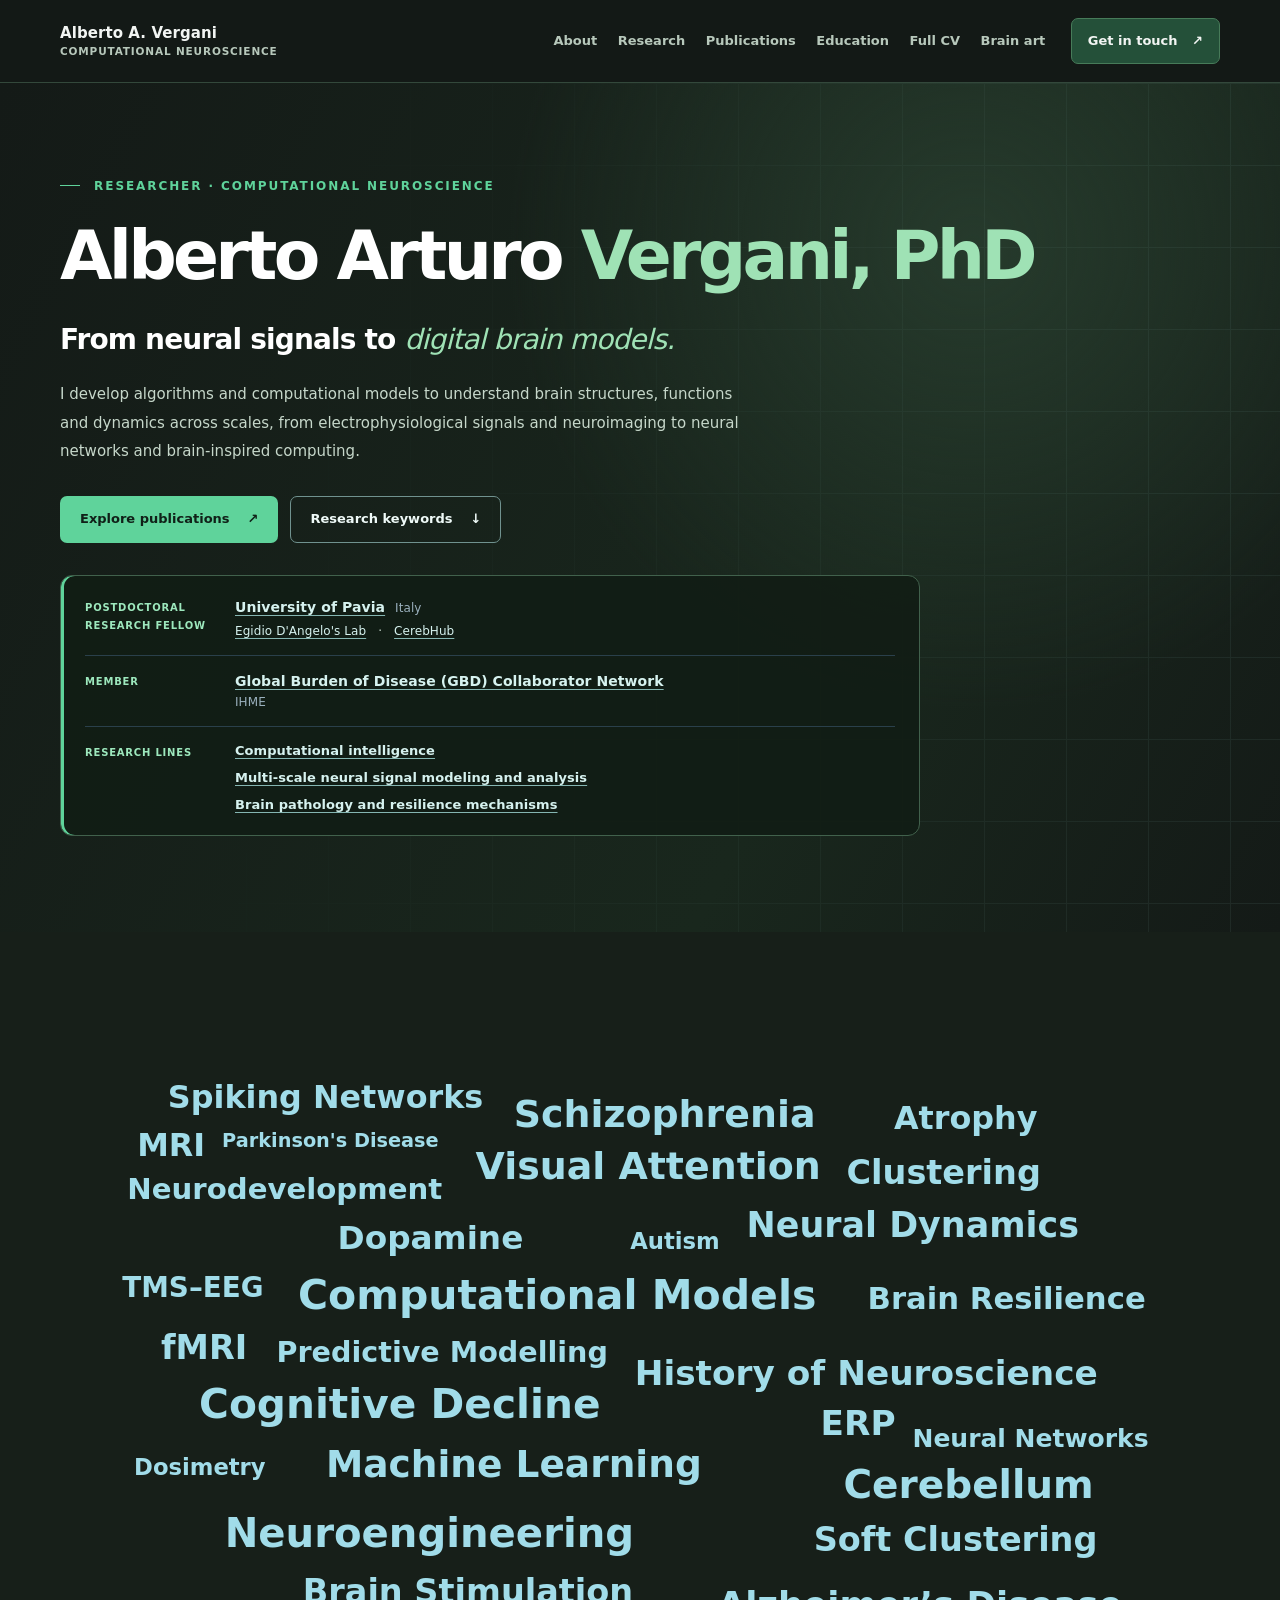
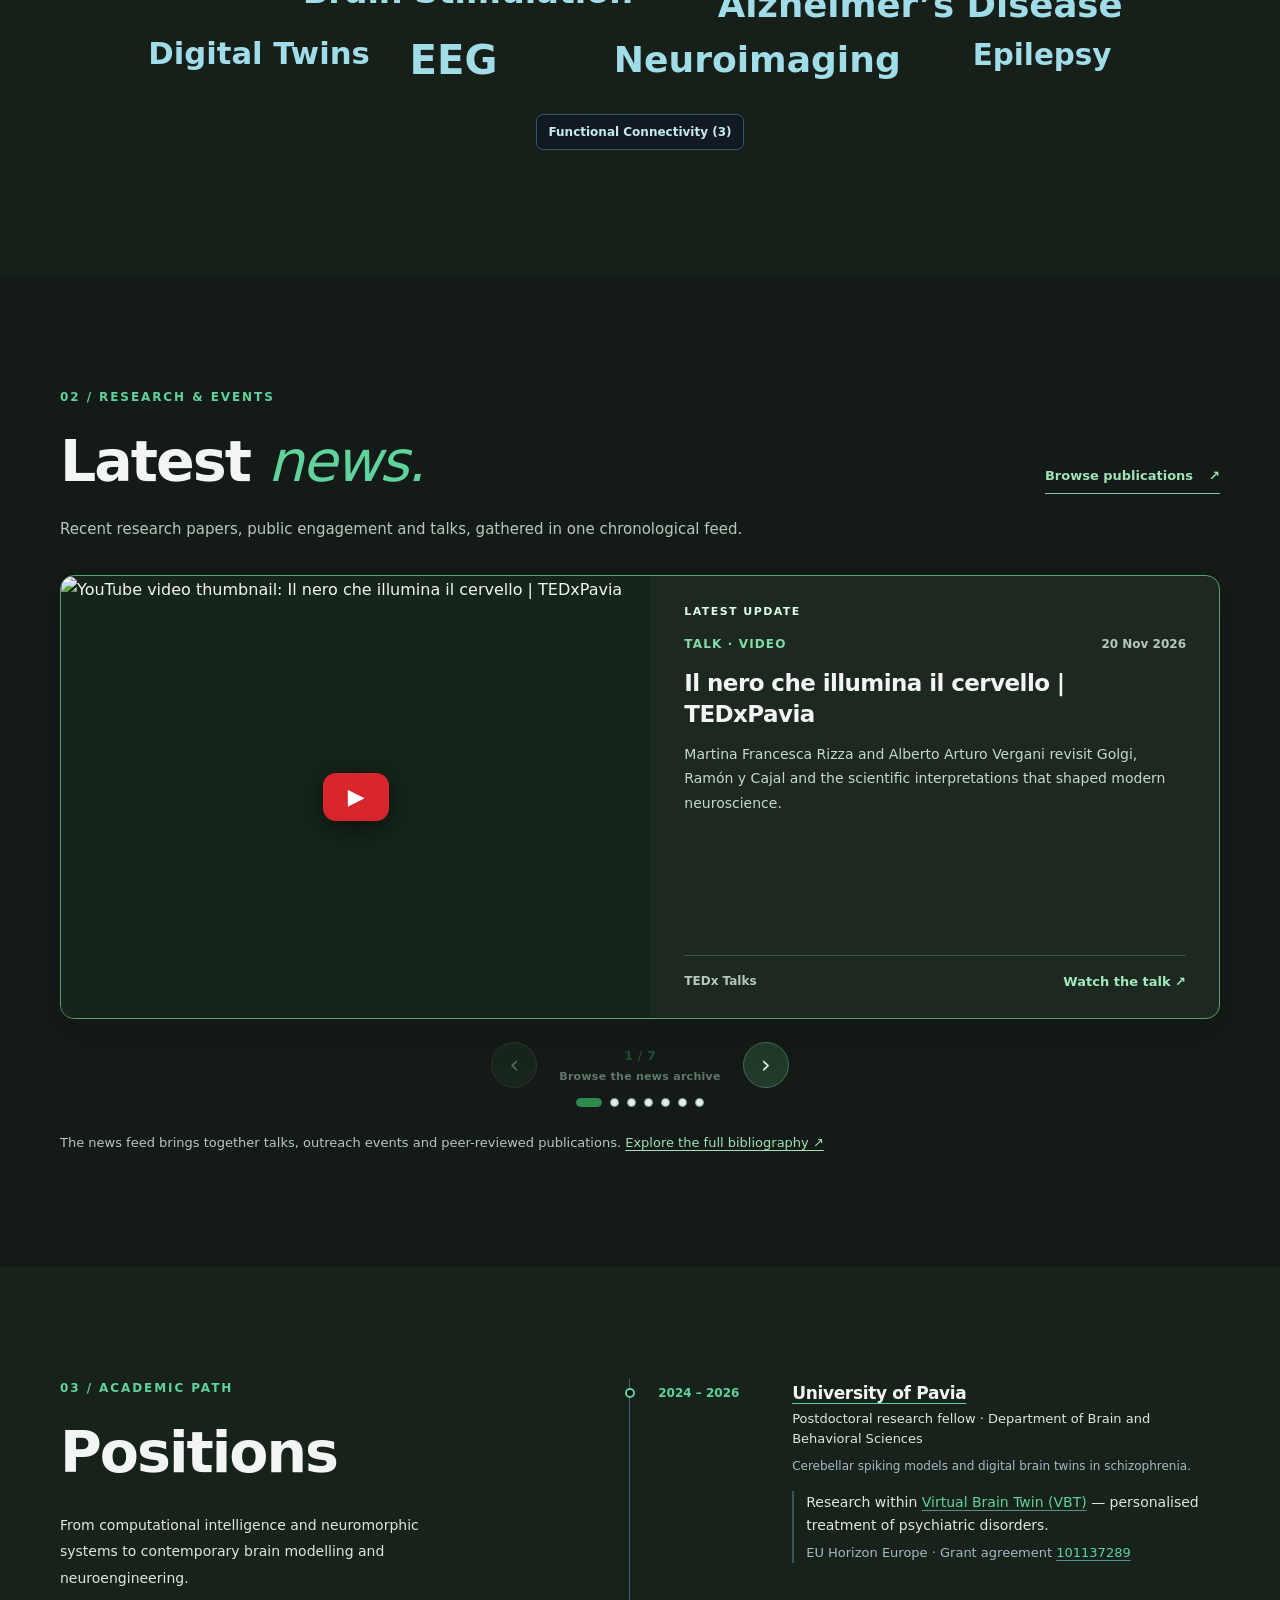
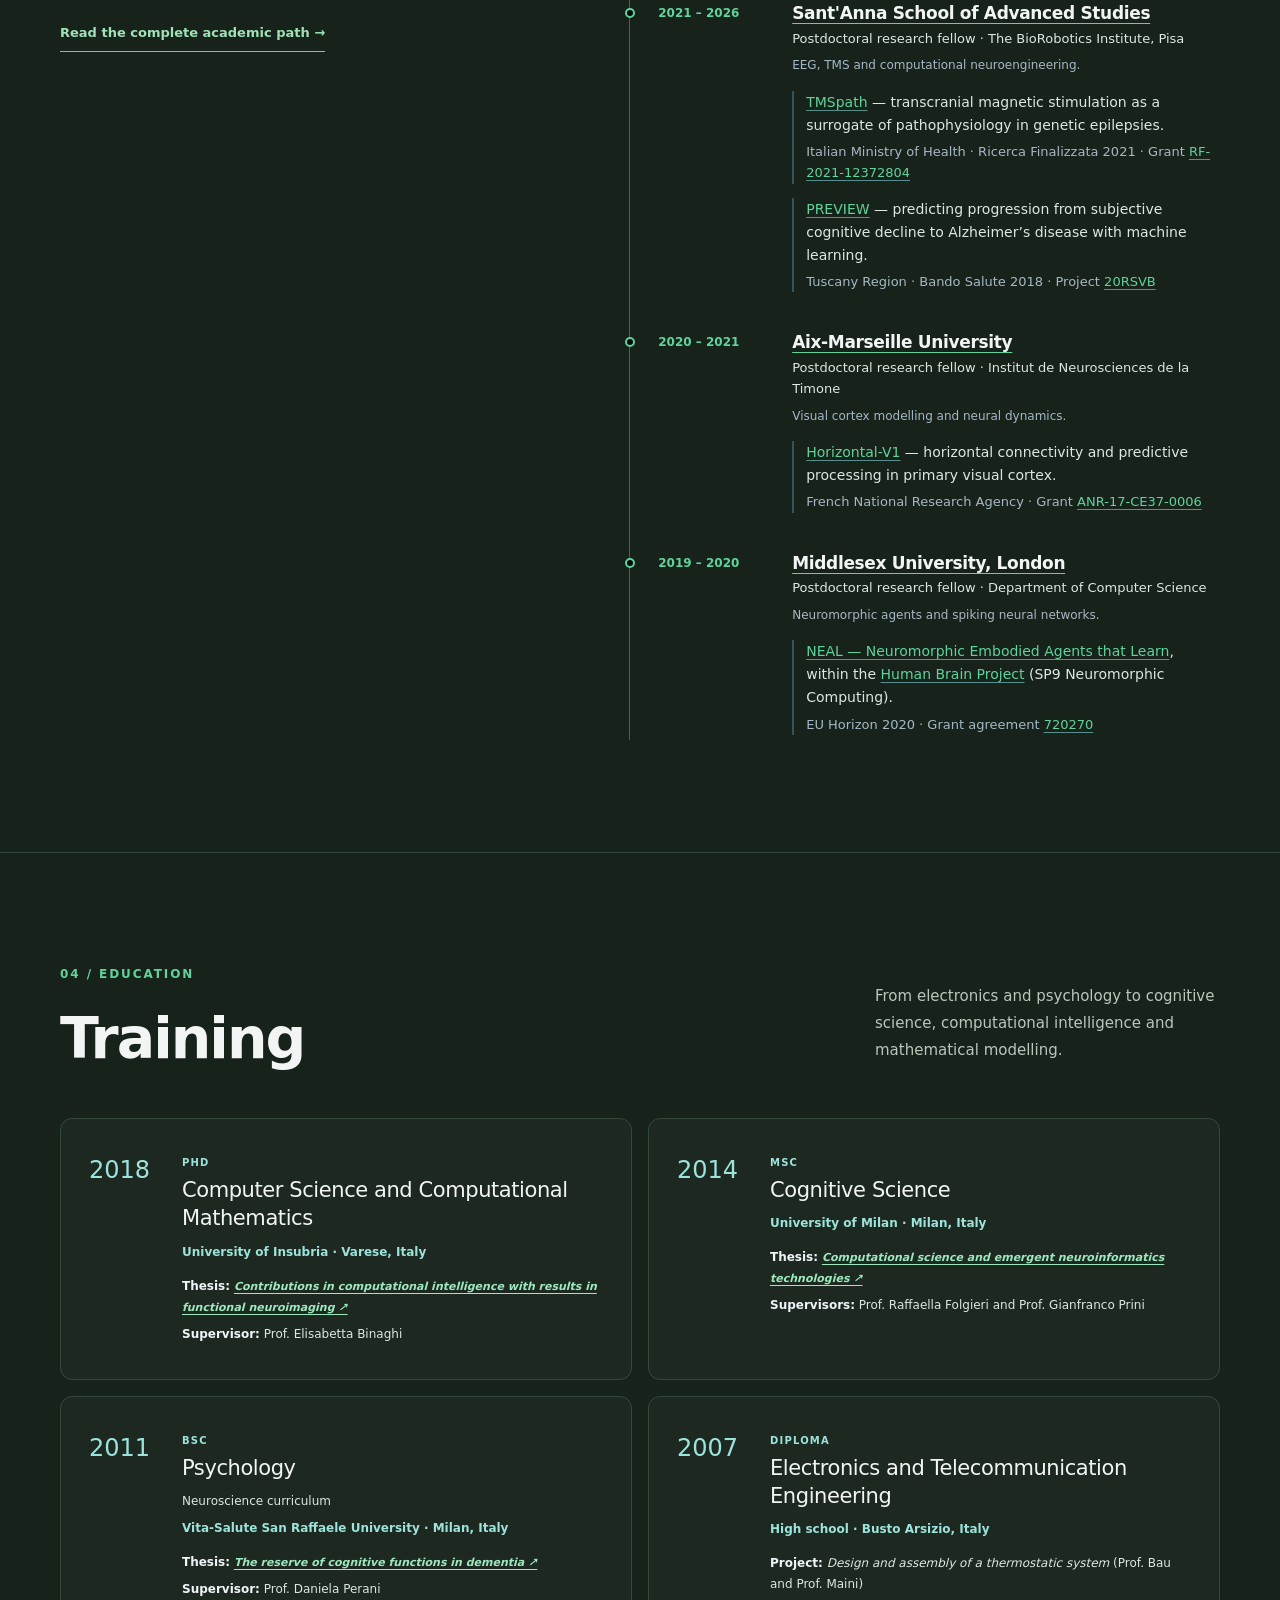
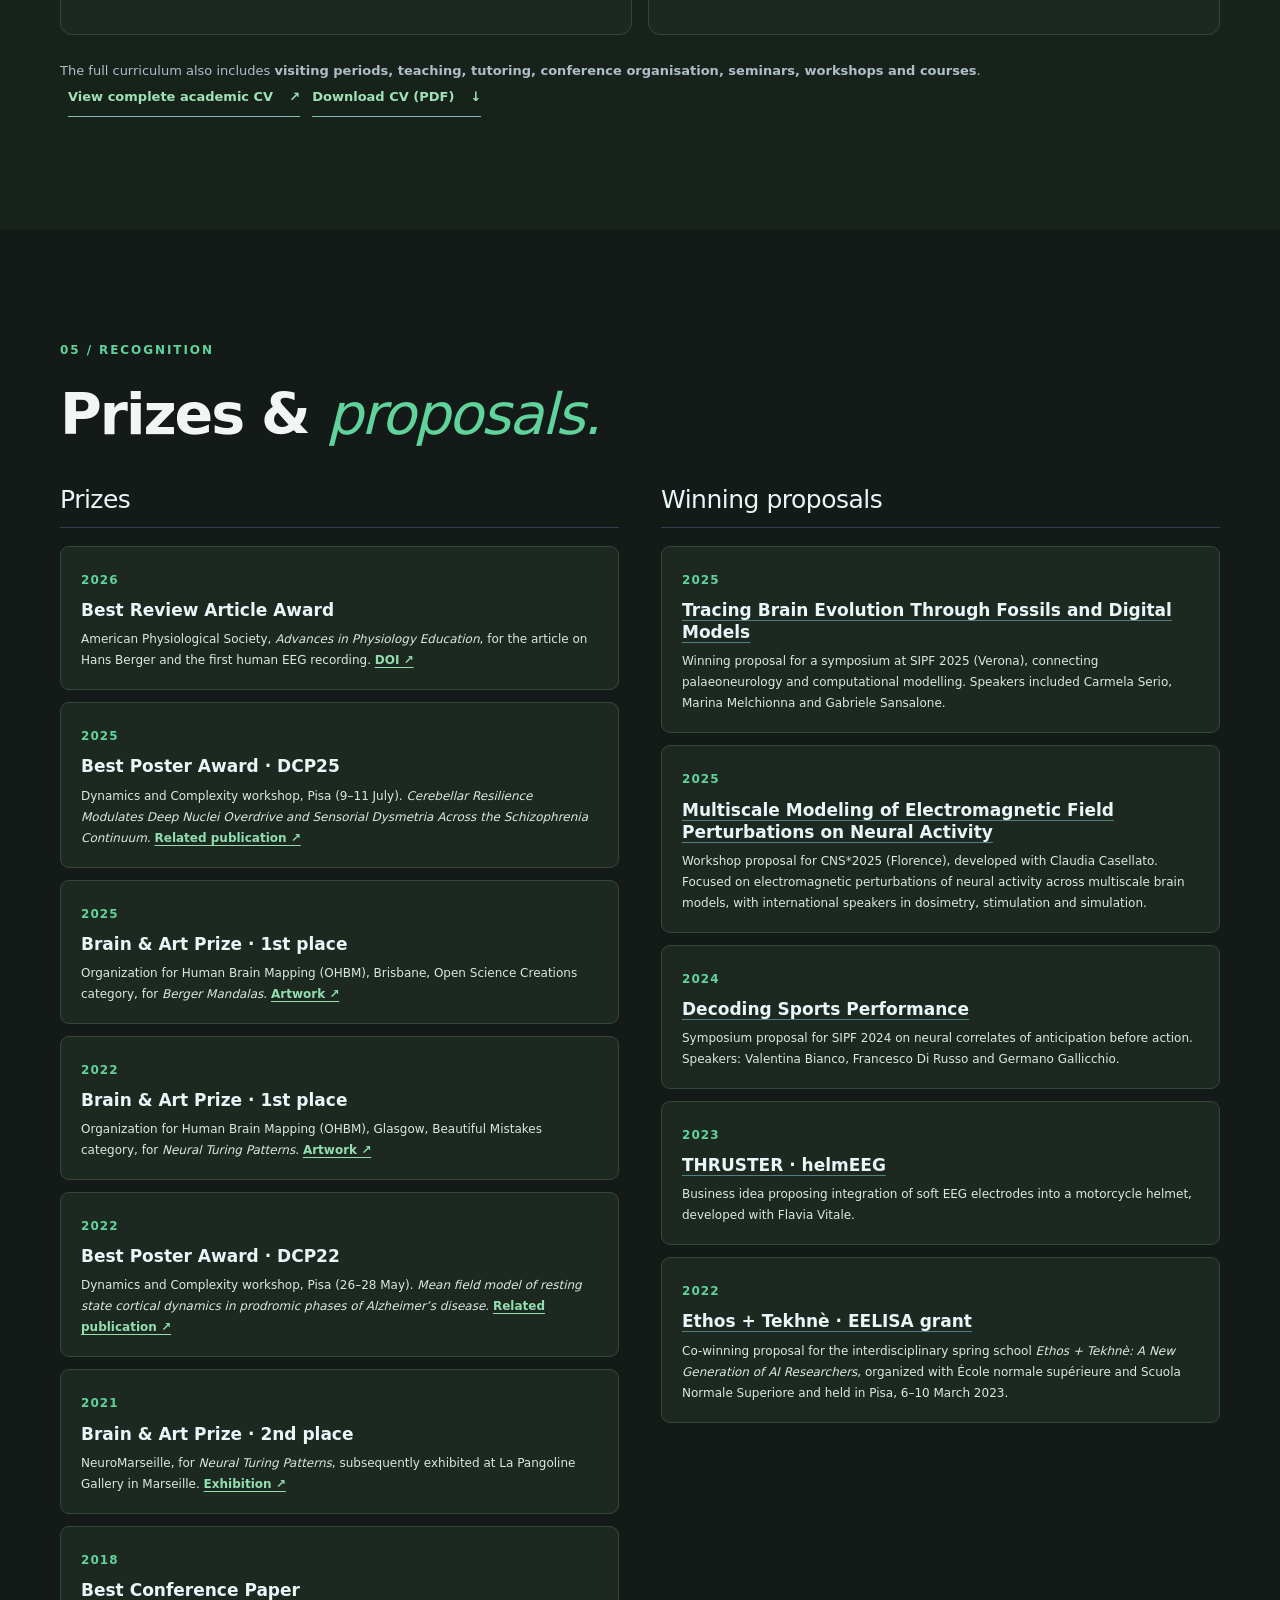
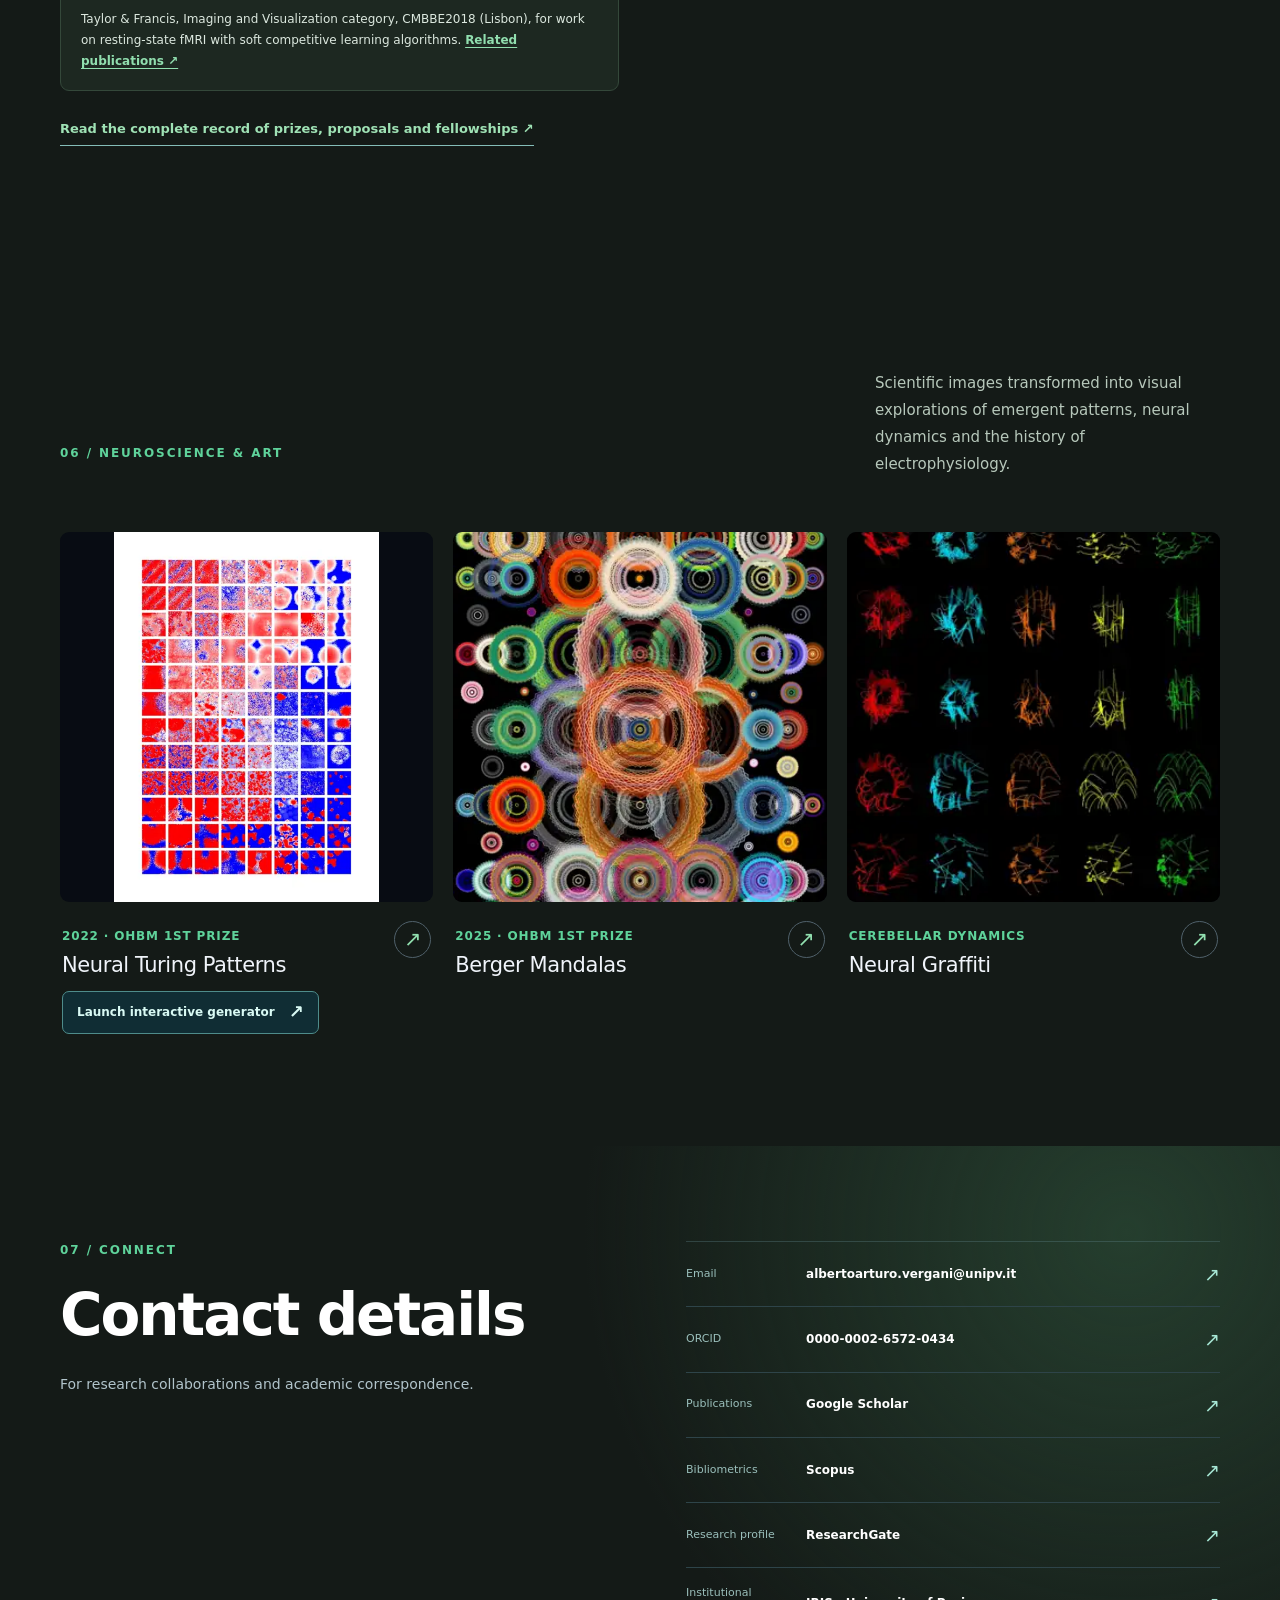
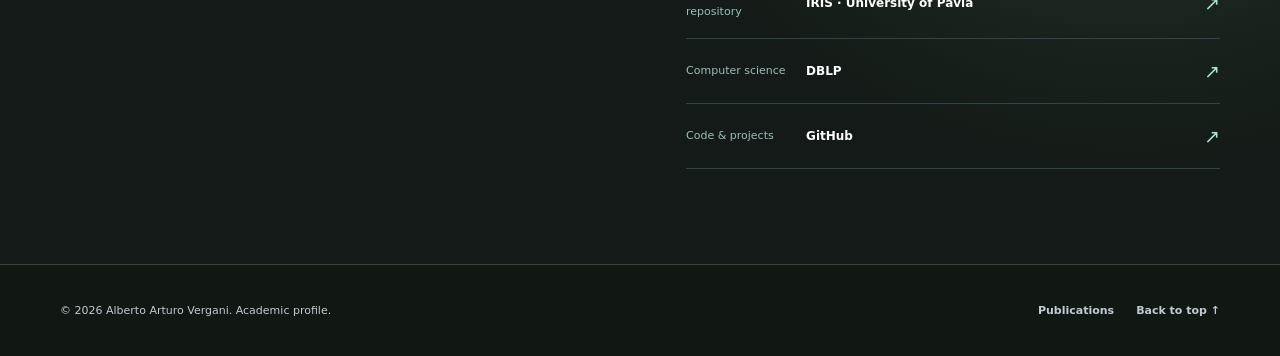
==== index.html @ a9ba6304 "Add news carousel navigation and keep newest story as fallback" ====
<!DOCTYPE html>

<html lang="en">
<head>
<meta charset="utf-8"/>
<meta content="width=device-width, initial-scale=1" name="viewport"/>
<meta content="dark" name="color-scheme"/>
<meta content="#141A17" name="theme-color"/>
<meta content="Alberto Arturo Vergani, PhD — computational neuroscience, neural signal analysis, digital brain models, neuromorphic computing, and brain-inspired art." name="description"/>
<meta content="profile" property="og:type"/>
<meta content="Alberto Arturo Vergani | Computational Neuroscience" property="og:title"/>
<meta content="From neural signals to digital brain models." property="og:description"/>
<title>Alberto Arturo Vergani · Computational Neuroscience</title>
<link href="assets/favicon.svg" rel="icon" type="image/svg+xml"/>
<link href="assets/style.css?v=readability-20261121" rel="stylesheet"/>
<link href="assets/news.css?v=20261121c" rel="stylesheet"/>
<script defer="" src="assets/main.js?v=a127805aae3d"></script>
<script defer src="assets/news.js?v=20261121c"></script>
<script defer src="assets/wordcloud.js"></script>
<script type="application/ld+json">
  {"@context":"https://schema.org","@type":"Person","name":"Alberto Arturo Vergani","honorificSuffix":"PhD","jobTitle":"Postdoctoral research fellow in Computational Neuroscience","affiliation":{"@type":"Organization","name":"University of Pavia"},"memberOf":{"@type":"Organization","name":"Global Burden of Disease (GBD) Collaborator Network","url":"https://healthdata.org/gbd","parentOrganization":{"@type":"Organization","name":"Institute for Health Metrics and Evaluation (IHME)"}},"sameAs":["https://orcid.org/0000-0002-6572-0434","https://github.com/albertoarturovergani","https://scholar.google.com/citations?user=BqEQTtQAAAAJ"]}
  </script>
</head>
<body data-page="home">
<a class="skip-link" href="#main">Skip to content</a>
<header class="site-header" id="top">
<div class="container header-inner">
<a aria-label="Alberto Arturo Vergani homepage" class="brand" href="index.html">
<span class="brand-type"><strong>Alberto A. Vergani</strong><small>Computational neuroscience</small></span>
</a>
<button aria-controls="site-nav" aria-expanded="false" aria-label="Open navigation" class="nav-toggle" type="button"><span></span><span></span><span></span></button>
<nav aria-label="Main navigation" class="site-nav" id="site-nav"><a href="#about">About</a><a href="#research">Research</a><a href="publications.html">Publications</a><a href="#education">Education</a><a href="cv.html">Full CV</a><a href="#brain-art">Brain art</a><a class="nav-contact" href="#contact">Get in touch <span aria-hidden="true">↗</span></a></nav>
</div>
</header>
<main id="main">
<section class="hero" id="about">
<div aria-hidden="true" class="hero-lines"></div>
<div class="container hero-grid">
<div class="hero-copy">
<p class="eyebrow light-eyebrow"><span class="eyebrow-line"></span> RESEARCHER · COMPUTATIONAL NEUROSCIENCE</p>
<h1 class="hero-name-line">Alberto Arturo <span>Vergani, PhD</span></h1>
<p class="hero-lead">From neural signals to <em>digital brain models.</em></p>
<p class="hero-description">I develop algorithms and computational models to understand brain structures, functions and dynamics across scales, from electrophysiological signals and neuroimaging to neural networks and brain-inspired computing.</p>
<div class="hero-actions">
<a class="button button-primary" href="publications.html">Explore publications <span aria-hidden="true">↗</span></a>
<a class="button button-outline" href="#research">Research keywords <span aria-hidden="true">↓</span></a>
</div>
<div class="hero-affiliation" role="group" aria-label="Affiliations, memberships and research lines">
<div class="affiliation-row"><div class="affiliation-role">Postdoctoral research fellow</div><div class="affiliation-content"><p class="affiliation-name"><a href="https://en.unipv.it/en" target="_blank" rel="noopener noreferrer">University of Pavia</a> <span class="affiliation-meta">Italy</span></p><div class="affiliation-links"><a href="https://dangelo.unipv.it/" target="_blank" rel="noopener noreferrer">Egidio D'Angelo's Lab</a> <span aria-hidden="true">·</span> <a href="https://cerebhub.eu/" target="_blank" rel="noopener noreferrer">CerebHub</a></div></div></div>
<div class="affiliation-row"><div class="affiliation-role">Member</div><div class="affiliation-content"><p class="affiliation-name"><a href="https://healthdata.org/gbd" target="_blank" rel="noopener noreferrer">Global Burden of Disease (GBD) Collaborator Network</a></p><p class="affiliation-meta">IHME</p></div></div>
<div class="affiliation-row"><div class="affiliation-role" id="hero-research-label">Research lines</div><nav class="affiliation-research-links" aria-labelledby="hero-research-label">
<a class="research-line-link" href="publications.html?topics=computer-science,machine-learning" aria-label="Publications in computational intelligence">Computational intelligence</a>
<a class="research-line-link" href="publications.html?topics=eeg,neuroimaging,neuroengineering,brain-modelling,spiking-networks" aria-label="Publications in multi-scale neural signal modeling and analysis">Multi-scale neural signal modeling and analysis</a>
<a class="research-line-link" href="publications.html?keyword=brain-resilience" aria-label="Publications about brain pathology and resilience mechanisms">Brain pathology and resilience mechanisms</a>
</nav></div>
</div>
</div>
</div>
</section>
<section class="section research-section" id="research">
<div class="container">
<h2 class="sr-only">Research keywords</h2>
<div class="brain-cloud-shell" id="brain-cloud">
<svg class="brain-cloud-svg" viewBox="0 0 1100 670" role="group" aria-labelledby="brain-cloud-title brain-cloud-description" xmlns="http://www.w3.org/2000/svg">
<title id="brain-cloud-title">Interactive research keyword cloud</title>
<desc id="brain-cloud-description">Thirty free-floating research keywords. Each word is a link; larger words represent more matching publications.</desc>
<g class="brain-cloud-words" id="brain-cloud-words"></g>
</svg>
<div class="brain-cloud-mobile" id="brain-cloud-mobile" aria-label="Interactive research keywords"></div>
<div class="brain-cloud-extras" id="brain-cloud-extras"></div>
<p class="brain-cloud-loading" id="brain-cloud-loading" aria-live="polite">Preparing research map…</p>
</div>

</div>
</section>
<section class="section selected-section" id="selected-work" aria-labelledby="latest-news-heading">
<div class="container">
<div class="section-heading slim-heading"><div><p class="eyebrow">02 / RESEARCH &amp; EVENTS</p><h2 id="latest-news-heading">Latest <em>news.</em></h2></div><a class="text-link" href="publications.html">Browse publications <span aria-hidden="true">↗</span></a></div>
<p class="latest-news-intro">Recent research papers, public engagement and talks, gathered in one chronological feed.</p>
<div class="news-carousel" id="latest-news-carousel" tabindex="0" aria-roledescription="carousel" aria-label="Recent research, talks and outreach news">
<div class="latest-news-grid" id="latest-news-items" aria-live="polite" aria-atomic="true">
<article class="news-card news-card--video">
<a class="news-thumbnail" href="https://www.youtube.com/watch?v=Obz2k7YkHy0" target="_blank" rel="noopener noreferrer" aria-label="Watch Il nero che illumina il cervello on YouTube (opens in a new tab)"><img src="https://i.ytimg.com/vi/Obz2k7YkHy0/hqdefault.jpg" alt="YouTube thumbnail for Il nero che illumina il cervello, TEDxPavia" loading="lazy" decoding="async" width="480" height="360"/><span class="news-play" aria-hidden="true">▶</span></a>
<div class="news-card-body"><div class="news-meta"><span class="news-category">Talk · Video</span><time class="news-date" datetime="2026-11-20">20 Nov 2026</time></div><h3 class="news-title"><a href="https://www.youtube.com/watch?v=Obz2k7YkHy0" target="_blank" rel="noopener noreferrer">Il nero che illumina il cervello | TEDxPavia</a></h3><p class="news-summary">Martina Francesca Rizza and Alberto Arturo Vergani revisit the scientific legacy of Golgi and Ramón y Cajal.</p><div class="news-footer"><span class="news-source">TEDx Talks</span><a class="news-action" href="https://www.youtube.com/watch?v=Obz2k7YkHy0" target="_blank" rel="noopener noreferrer">Watch the talk ↗</a></div></div>
</article>
</div>
<div class="news-carousel-controls" id="latest-news-controls" hidden>
<button class="news-nav" id="latest-news-prev" type="button" aria-label="Newer news" disabled>‹</button>
<p class="news-carousel-status"><span id="latest-news-position" aria-live="polite">1 / 1</span><span class="news-carousel-caption">Browse the news archive</span></p>
<button class="news-nav" id="latest-news-next" type="button" aria-label="Older news">›</button>
</div>
<div class="news-carousel-dots" id="latest-news-dots" role="group" aria-label="Jump to a news item" hidden></div>
</div>
<p class="latest-news-note">The news feed brings together talks, outreach events and peer-reviewed publications. <a href="publications.html">Explore the full bibliography ↗</a></p>
</div>
</section>
<section class="section career-section" id="career">
<div class="container career-layout"><div class="career-heading"><p class="eyebrow">03 / ACADEMIC PATH</p><h2>Positions</h2><p>From computational intelligence and neuromorphic systems to contemporary brain modelling and neuroengineering.</p><p class="career-more"><a class="text-link" href="cv.html#positions">Read the complete academic path →</a></p></div>
<div aria-label="Academic appointments" class="timeline">
<article class="timeline-item"><span class="timeline-date">2024 – 2026</span><div><h3><a href="https://en.unipv.it/en" target="_blank" rel="noopener noreferrer">University of Pavia</a></h3><p>Postdoctoral research fellow · Department of Brain and Behavioral Sciences</p><small>Cerebellar spiking models and digital brain twins in schizophrenia.</small><div class="career-projects"><div class="career-project"><p>Research within <a href="https://www.virtualbraintwin.eu/" target="_blank" rel="noopener noreferrer">Virtual Brain Twin (VBT)</a> — personalised treatment of psychiatric disorders.</p><p class="career-project-funding">EU Horizon Europe · Grant agreement <a href="https://cordis.europa.eu/project/id/101137289" target="_blank" rel="noopener noreferrer">101137289</a></p></div></div></div></article>
<article class="timeline-item"><span class="timeline-date">2021 – 2026</span><div><h3><a href="https://www.santannapisa.it/en" target="_blank" rel="noopener noreferrer">Sant'Anna School of Advanced Studies</a></h3><p>Postdoctoral research fellow · The BioRobotics Institute, Pisa</p><small>EEG, TMS and computational neuroengineering.</small><div class="career-projects"><div class="career-project"><p><a href="https://clinicaltrials.gov/study/NCT06284291" target="_blank" rel="noopener noreferrer">TMSpath</a> — transcranial magnetic stimulation as a surrogate of pathophysiology in genetic epilepsies.</p><p class="career-project-funding">Italian Ministry of Health · Ricerca Finalizzata 2021 · Grant <a href="https://www.meyer.it/attachments/article/4732/Delibera%20279.23.pdf" target="_blank" rel="noopener noreferrer">RF-2021-12372804</a></p></div><div class="career-project"><p><a href="https://clinicaltrials.gov/study/NCT05569083" target="_blank" rel="noopener noreferrer">PREVIEW</a> — predicting progression from subjective cognitive decline to Alzheimer’s disease with machine learning.</p><p class="career-project-funding">Tuscany Region · Bando Salute 2018 · Project <a href="https://www.aou-careggi.toscana.it/internet/wp-content/uploads/2023/12/Avviso_2_psicologi_20RSVB_Bessi_ok_S.pdf" target="_blank" rel="noopener noreferrer">20RSVB</a></p></div></div></div></article>
<article class="timeline-item"><span class="timeline-date">2020 – 2021</span><div><h3><a href="https://www.univ-amu.fr/en/home" target="_blank" rel="noopener noreferrer">Aix-Marseille University</a></h3><p>Postdoctoral research fellow · Institut de Neurosciences de la Timone</p><small>Visual cortex modelling and neural dynamics.</small><div class="career-projects"><div class="career-project"><p><a href="https://anr.fr/Projet-ANR-17-CE37-0006" target="_blank" rel="noopener noreferrer">Horizontal-V1</a> — horizontal connectivity and predictive processing in primary visual cortex.</p><p class="career-project-funding">French National Research Agency · Grant <a href="https://anr.fr/Projet-ANR-17-CE37-0006" target="_blank" rel="noopener noreferrer">ANR-17-CE37-0006</a></p></div></div></div></article>
<article class="timeline-item"><span class="timeline-date">2019 – 2020</span><div><h3><a href="https://www.mdx.ac.uk/" target="_blank" rel="noopener noreferrer">Middlesex University, London</a></h3><p>Postdoctoral research fellow · Department of Computer Science</p><small>Neuromorphic agents and spiking neural networks.</small><div class="career-projects"><div class="career-project"><p><a href="https://cwa.mdx.ac.uk/NEAL/NEAL.html" target="_blank" rel="noopener noreferrer">NEAL — Neuromorphic Embodied Agents that Learn</a>, within the <a href="https://www.humanbrainproject.eu/en/" target="_blank" rel="noopener noreferrer">Human Brain Project</a> (SP9 Neuromorphic Computing).</p><p class="career-project-funding">EU Horizon 2020 · Grant agreement <a href="https://cordis.europa.eu/project/id/720270" target="_blank" rel="noopener noreferrer">720270</a></p></div></div></div></article>
</div></div>
</section><section class="section education-section" id="education">
<div class="container">
<div class="section-heading">
<div><p class="eyebrow">04 / EDUCATION</p><h2>Training</h2></div>
<p class="section-intro">From electronics and psychology to cognitive science, computational intelligence and mathematical modelling.</p>
</div>
<div class="education-grid">
<article class="education-card"><span class="education-year">2018</span><div><span class="education-degree">PhD</span><h3>Computer Science and Computational Mathematics</h3><p class="education-institution">University of Insubria · Varese, Italy</p><p class="education-thesis-link"><strong>Thesis:</strong> <em><a href="https://doi.org/10.13140/RG.2.2.19623.11689" rel="noopener noreferrer" target="_blank">Contributions in computational intelligence with results in functional neuroimaging ↗</a></em></p><p><strong>Supervisor:</strong> Prof. Elisabetta Binaghi</p></div></article>
<article class="education-card"><span class="education-year">2014</span><div><span class="education-degree">MSc</span><h3>Cognitive Science</h3><p class="education-institution">University of Milan · Milan, Italy</p><p class="education-thesis-link"><strong>Thesis:</strong> <em><a href="https://doi.org/10.13140/RG.2.2.12912.23042" rel="noopener noreferrer" target="_blank">Computational science and emergent neuroinformatics technologies ↗</a></em></p><p><strong>Supervisors:</strong> Prof. Raffaella Folgieri and Prof. Gianfranco Prini</p></div></article>
<article class="education-card"><span class="education-year">2011</span><div><span class="education-degree">BSc</span><h3>Psychology</h3><p class="education-curriculum">Neuroscience curriculum</p><p class="education-institution">Vita-Salute San Raffaele University · Milan, Italy</p><p class="education-thesis-link"><strong>Thesis:</strong> <em><a href="https://doi.org/10.13140/RG.2.2.28011.72483" rel="noopener noreferrer" target="_blank">The reserve of cognitive functions in dementia ↗</a></em></p><p><strong>Supervisor:</strong> Prof. Daniela Perani</p></div></article>
<article class="education-card"><span class="education-year">2007</span><div><span class="education-degree">Diploma</span><h3>Electronics and Telecommunication Engineering</h3><p class="education-institution">High school · Busto Arsizio, Italy</p><p><strong>Project:</strong> <em>Design and assembly of a thermostatic system</em> (Prof. Bau and Prof. Maini)</p></div></article>
</div>
<p class="education-more">The full curriculum also includes <strong>visiting periods, teaching, tutoring, conference organisation, seminars, workshops and courses</strong>. <a class="text-link" href="cv.html#education">View complete academic CV <span aria-hidden="true">↗</span></a> <a class="text-link cv-download-inline" download="" href="assets/Alberto_Arturo_Vergani_CV.pdf">Download CV (PDF) <span aria-hidden="true">↓</span></a></p>
</div>
</section>
<section class="section recognition-section" id="recognition">
<div class="container">
<div class="section-heading slim-heading"><div><p class="eyebrow">05 / RECOGNITION</p><h2>Prizes &amp; <em>proposals.</em></h2></div></div>
<div class="recognition-columns">
<div class="recognition-group"><h3>Prizes</h3><ul class="recognition-entry-list" role="list"><li class="recognition-entry"><span class="award-year">2026</span><h4>Best Review Article Award</h4><p>American Physiological Society, <em>Advances in Physiology Education</em>, for the article on Hans Berger and the first human EEG recording. <a href="https://doi.org/10.1152/advan.00119.2024" rel="noopener noreferrer" target="_blank">DOI ↗</a></p></li>
<li class="recognition-entry"><span class="award-year">2025</span><h4>Best Poster Award · DCP25</h4><p>Dynamics and Complexity workshop, Pisa (9–11 July). <em>Cerebellar Resilience Modulates Deep Nuclei Overdrive and Sensorial Dysmetria Across the Schizophrenia Continuum</em>. <a href="publications.html?refs=vergani2025dcp25">Related publication ↗</a></p></li>
<li class="recognition-entry"><span class="award-year">2025</span><h4>Brain &amp; Art Prize · 1st place</h4><p>Organization for Human Brain Mapping (OHBM), Brisbane, Open Science Creations category, for <em>Berger Mandalas</em>. <a href="https://github.com/albertoarturovergani/berger-mandalas" rel="noopener noreferrer" target="_blank">Artwork ↗</a></p></li>
<li class="recognition-entry"><span class="award-year">2022</span><h4>Brain &amp; Art Prize · 1st place</h4><p>Organization for Human Brain Mapping (OHBM), Glasgow, Beautiful Mistakes category, for <em>Neural Turing Patterns</em>. <a href="https://github.com/albertoarturovergani/neural-turing-patterns" rel="noopener noreferrer" target="_blank">Artwork ↗</a></p></li>
<li class="recognition-entry"><span class="award-year">2022</span><h4>Best Poster Award · DCP22</h4><p>Dynamics and Complexity workshop, Pisa (26–28 May). <em>Mean field model of resting state cortical dynamics in prodromic phases of Alzheimer’s disease</em>. <a href="publications.html?refs=amato2022eeg">Related publication ↗</a></p></li>
<li class="recognition-entry"><span class="award-year">2021</span><h4>Brain &amp; Art Prize · 2nd place</h4><p>NeuroMarseille, for <em>Neural Turing Patterns</em>, subsequently exhibited at La Pangoline Gallery in Marseille. <a href="https://laurentperrinet.github.io/post/2021-06-15_neural-turing/" rel="noopener noreferrer" target="_blank">Exhibition ↗</a></p></li>
<li class="recognition-entry"><span class="award-year">2018</span><h4>Best Conference Paper</h4><p>Taylor &amp; Francis, Imaging and Visualization category, CMBBE2018 (Lisbon), for work on resting-state fMRI with soft competitive learning algorithms. <a href="publications.html?refs=vergani2018resting,vergani2020resting">Related publications ↗</a></p></li></ul></div>
<div class="recognition-group"><h3>Winning proposals</h3><ul class="recognition-entry-list" role="list"><li class="recognition-entry"><span class="award-year">2025</span><h4><a class="event-title-link" href="events/sipf-2025.html">Tracing Brain Evolution Through Fossils and Digital Models</a></h4><p>Winning proposal for a symposium at SIPF 2025 (Verona), connecting palaeoneurology and computational modelling. Speakers included Carmela Serio, Marina Melchionna and Gabriele Sansalone.</p></li>
<li class="recognition-entry"><span class="award-year">2025</span><h4><a class="event-title-link" href="events/cns-2025.html">Multiscale Modeling of Electromagnetic Field Perturbations on Neural Activity</a></h4><p>Workshop proposal for CNS*2025 (Florence), developed with Claudia Casellato. Focused on electromagnetic perturbations of neural activity across multiscale brain models, with international speakers in dosimetry, stimulation and simulation.</p></li>
<li class="recognition-entry"><span class="award-year">2024</span><h4><a class="event-title-link" href="events/sipf-2024.html">Decoding Sports Performance</a></h4><p>Symposium proposal for SIPF 2024 on neural correlates of anticipation before action. Speakers: Valentina Bianco, Francesco Di Russo and Germano Gallicchio.</p></li>
<li class="recognition-entry"><span class="award-year">2023</span><h4><a class="event-title-link" href="https://www.tuscanyhealthecosystem.it/p7.html" rel="noopener noreferrer" target="_blank">THRUSTER · helmEEG</a></h4><p>Business idea proposing integration of soft EEG electrodes into a motorcycle helmet, developed with Flavia Vitale.</p></li>
<li class="recognition-entry"><span class="award-year">2022</span><h4><a class="event-title-link" href="https://community.eelisa.eu/activities/ethos-tekhne-a-new-generation-of-ai-researchers/" rel="noopener noreferrer" target="_blank">Ethos + Tekhnè · EELISA grant</a></h4><p>Co-winning proposal for the interdisciplinary spring school <em>Ethos + Tekhnè: A New Generation of AI Researchers</em>, organized with École normale supérieure and Scuola Normale Superiore and held in Pisa, 6–10 March 2023.</p></li></ul></div>
</div>
<p class="recognition-more"><a class="text-link" href="cv.html#prizes-proposals-and-fellowships">Read the complete record of prizes, proposals and fellowships ↗</a></p>
</div></section>
<section class="section art-section" id="brain-art"><div class="container">
<div class="section-heading"><div><p class="eyebrow">06 / NEUROSCIENCE &amp; ART</p><h2 class="sr-only">Brain Art</h2></div><p class="section-intro">Scientific images transformed into visual explorations of emergent patterns, neural dynamics and the history of electrophysiology.</p></div>
<div class="art-grid">
<article class="art-card"><a aria-label="View Neural Turing Patterns artwork" class="art-image" href="assets/neural-turing-patterns.webp" rel="noopener noreferrer" target="_blank"><img alt="Red and blue simulated neural Turing patterns arranged in a grid" loading="lazy" src="assets/neural-turing-patterns.webp"/></a><div class="art-info"><div><span class="art-kicker">2022 · OHBM 1ST PRIZE</span><h3>Neural Turing Patterns</h3></div><a aria-label="Neural Turing Patterns project on GitHub" href="https://github.com/albertoarturovergani/neural-turing-patterns" rel="noopener noreferrer" target="_blank">↗</a></div><div class="art-lab-cta"><a class="art-lab-link" href="neural-turing-lab.html" aria-label="Launch Neural Turing Patterns interactive spiking neural network generator">Launch interactive generator <span aria-hidden="true">↗</span></a></div></article>
<article class="art-card"><a aria-label="View Berger Mandalas artwork" class="art-image" href="assets/berger-mandalas.webp" rel="noopener noreferrer" target="_blank"><img alt="Colorful concentric EEG-derived mandala patterns on a dark background" loading="lazy" src="assets/berger-mandalas.webp"/></a><div class="art-info"><div><span class="art-kicker">2025 · OHBM 1ST PRIZE</span><h3>Berger Mandalas</h3></div><a aria-label="Berger Mandalas project on GitHub" href="https://github.com/albertoarturovergani/berger-mandalas" rel="noopener noreferrer" target="_blank">↗</a></div></article>
<article class="art-card"><a aria-label="View Neural Graffiti artwork" class="art-image" href="assets/neural-graffiti.webp" rel="noopener noreferrer" target="_blank"><img alt="Brightly colored cerebellar cell activity visualizations on a black background" loading="lazy" src="assets/neural-graffiti.webp"/></a><div class="art-info"><div><span class="art-kicker">CEREBELLAR DYNAMICS</span><h3>Neural Graffiti</h3></div><a aria-label="Neural Graffiti project on GitHub" href="https://github.com/albertoarturovergani/NeuralGraffiti" rel="noopener noreferrer" target="_blank">↗</a></div></article>
</div>
</div></section>
<section class="contact-section" id="contact">
<div class="container contact-grid">
<div class="contact-intro">
<p class="eyebrow light-eyebrow">07 / CONNECT</p>
<h2>Contact details</h2>
<p>For research collaborations and academic correspondence.</p>

</div>
<div class="contact-links" aria-label="Academic profiles and contact links">
<a href="mailto:albertoarturo.vergani@unipv.it"><span>Email</span><strong>albertoarturo.vergani@unipv.it</strong><span aria-hidden="true">↗</span></a>
<a href="https://orcid.org/0000-0002-6572-0434" target="_blank" rel="noopener noreferrer"><span>ORCID</span><strong>0000-0002-6572-0434</strong><span aria-hidden="true">↗</span></a>
<a href="https://scholar.google.com/citations?user=BqEQTtQAAAAJ" target="_blank" rel="noopener noreferrer"><span>Publications</span><strong>Google Scholar</strong><span aria-hidden="true">↗</span></a>
<a href="https://www.scopus.com/authid/detail.uri?authorId=57195933405" target="_blank" rel="noopener noreferrer"><span>Bibliometrics</span><strong>Scopus</strong><span aria-hidden="true">↗</span></a>
<a href="https://www.researchgate.net/profile/Alberto_Vergani" target="_blank" rel="noopener noreferrer"><span>Research profile</span><strong>ResearchGate</strong><span aria-hidden="true">↗</span></a>
<a href="https://iris.unipv.it/cris/rp/rp472714" target="_blank" rel="noopener noreferrer"><span>Institutional repository</span><strong>IRIS · University of Pavia</strong><span aria-hidden="true">↗</span></a>
<a href="https://dblp.org/pid/205/1146.html" target="_blank" rel="noopener noreferrer"><span>Computer science</span><strong>DBLP</strong><span aria-hidden="true">↗</span></a>
<a href="https://github.com/albertoarturovergani" target="_blank" rel="noopener noreferrer"><span>Code &amp; projects</span><strong>GitHub</strong><span aria-hidden="true">↗</span></a>
</div>
</div>
</section>
</main>
<footer class="site-footer"><div class="container footer-inner"><p>© <span id="current-year">2026</span> Alberto Arturo Vergani. Academic profile.</p><div><a href="publications.html">Publications</a><a href="#top">Back to top ↑</a></div></div></footer>
</body>
</html>
---- assets/style.css ----
/* Alberto Arturo Vergani · GitHub Pages academic template · No external fonts or trackers. */
:root{--ink:#192935;--ink-2:#30434c;--muted:#63747b;--deep:#123340;--deepest:#0b252f;--accent:#69c3b2;--teal:#287f76;--cream:#f7f7f2;--sand:#e8ebe5;--white:#fff;--line:#dce3de;--shell:1160px;--radius:18px;--shadow:0 20px 50px rgba(13,38,47,.07)}
*,*::before,*::after{box-sizing:border-box}
html{scroll-behavior:smooth;scroll-padding-top:86px}
body{margin:0;background:#fff;font-family:Inter,ui-sans-serif,-apple-system,BlinkMacSystemFont,"Segoe UI",sans-serif;color:var(--ink);font-size:16px;line-height:1.65;-webkit-font-smoothing:antialiased}
img{display:block;max-width:100%;height:auto}
a{color:inherit;text-decoration:none}a:hover{color:var(--teal)}a:focus-visible,button:focus-visible,input:focus-visible,select:focus-visible{outline:3px solid #4cae9a;outline-offset:4px}
button,input,select{font:inherit}button{cursor:pointer}
.container{width:min(var(--shell),calc(100% - 88px));margin-inline:auto}
.sr-only{position:absolute;width:1px;height:1px;padding:0;margin:-1px;overflow:hidden;clip:rect(0,0,0,0);white-space:nowrap;border:0}
.skip-link{position:fixed;z-index:200;top:-70px;left:15px;padding:10px 16px;background:#fff;border:2px solid var(--teal)}.skip-link:focus{top:12px}
.site-header{height:83px;background:rgba(255,255,255,.97);position:sticky;top:0;z-index:50;border-bottom:1px solid #e4e9e5;backdrop-filter:blur(20px)}
.header-inner{height:100%;display:flex;justify-content:space-between;align-items:center;gap:28px}
.brand{display:flex;align-items:center;gap:14px;flex-shrink:0}.brand:hover{color:var(--ink)}.brand-mark{display:flex;align-items:center;justify-content:center;width:44px;height:44px;background:var(--deep);color:#fff;border-radius:11px;font-size:17px;font-weight:750;letter-spacing:-1px}.brand-dot{color:var(--accent)}.brand-type{display:flex;flex-direction:column;gap:0;line-height:1.25}.brand-type strong{font-size:14px;letter-spacing:.005em}.brand-type small{font-size:10.5px;letter-spacing:.08em;text-transform:uppercase;color:#6c7f80;margin-top:3px;font-weight:650}
.site-nav{display:flex;align-items:center;gap:27px}.site-nav a{font-size:13px;font-weight:650;white-space:nowrap;color:#42555d}.site-nav a:hover,.site-nav a.active{color:var(--teal)}.site-nav a.active:after{content:"";display:block;height:2px;background:var(--teal);margin-top:3px}.site-nav .nav-contact{background:var(--deep);color:white;padding:11px 16px;border-radius:7px;margin-left:5px}.site-nav .nav-contact:hover{background:var(--teal);color:white}.nav-contact span{margin-left:10px}
.nav-toggle{display:none;border:0;background:none;width:42px;height:42px;padding:12px}.nav-toggle span{display:block;width:100%;height:2px;background:var(--ink);margin:4px 0;transition:transform .2s}
.eyebrow{color:var(--teal);font-size:11px;text-transform:uppercase;letter-spacing:.16em;font-weight:800;margin:0 0 23px;line-height:1.5}.light-eyebrow{color:#89dac6}.eyebrow-line{display:inline-block;width:20px;height:1px;background:currentColor;vertical-align:middle;margin:0 8px 3px 0}
h1,h2,h3,p{margin-top:0}h1,h2,h3{line-height:1.16}h1,h2{letter-spacing:-.04em}h2{font-family:Inter,ui-sans-serif,system-ui,-apple-system,BlinkMacSystemFont,"Segoe UI",sans-serif;font-size:clamp(34px,4.5vw,57px);font-weight:500;line-height:1.14;margin-bottom:0}h2 em,.hero-lead em,.pub-hero h1 em,.contact-section h2 em{font-style:italic;color:var(--teal);font-weight:400}h3{letter-spacing:-.02em}
.section{padding-block:112px}.section-heading{display:flex;justify-content:space-between;gap:60px;align-items:end;margin-bottom:47px}.section-intro{max-width:340px;color:var(--muted);font-size:15px;line-height:1.8;margin:0 5px 7px 0}.slim-heading{margin-bottom:38px}.text-link{display:inline-flex;align-items:center;gap:16px;font-weight:750;color:var(--deep);font-size:13px;border-bottom:1px solid var(--deep);padding-bottom:6px;white-space:nowrap}.text-link:hover{color:var(--teal);border-color:var(--teal)}
/* HERO */
.hero{position:relative;background:radial-gradient(circle at 80% 26%,#214e57 0%,transparent 37%),linear-gradient(120deg,#102c38,#123946 63%,#0d2c39);color:#fff;overflow:hidden}.hero-lines{pointer-events:none;position:absolute;inset:0;opacity:.15;background-image:linear-gradient(#82b0ab 1px,transparent 1px),linear-gradient(90deg,#82b0ab 1px,transparent 1px);background-size:82px 82px;mask-image:linear-gradient(100deg,transparent 22%,black 100%)}
.hero-grid{min-height:555px;padding-block:94px 96px;display:grid;grid-template-columns:minmax(0,1fr);align-items:center;position:relative;z-index:1}.hero-copy{max-width:900px}
.hero h1{font-family:Inter,ui-sans-serif,system-ui,-apple-system,BlinkMacSystemFont,"Segoe UI",sans-serif;font-weight:500;font-size:clamp(60px,7.6vw,105px);line-height:1.04;margin:0 0 27px;letter-spacing:-.055em}.hero h1 span{color:#a9e5d6}.hero-lead{font-size:clamp(20px,2.3vw,28px);letter-spacing:-.03em;line-height:1.33;margin-bottom:22px;font-weight:600}.hero-lead em{color:#c2ddd5}.hero-description{color:#c6d9d8;max-width:680px;line-height:1.9;font-size:15px;margin-bottom:30px}
.hero-actions{display:flex;flex-wrap:wrap;gap:12px}.button{display:inline-flex;align-items:center;justify-content:center;gap:18px;min-height:47px;padding:10px 19px;border:1px solid transparent;border-radius:7px;font-weight:750;font-size:13px;transition:background .2s,border .2s,transform .2s}.button:hover{transform:translateY(-2px)}.button-primary{background:#a5e5d5;color:#17363c}.button-primary:hover{background:#c8f3e5;color:#12353e}.button-outline{color:#eff9f4;border-color:#7b9a9a}.button-outline:hover{border-color:#acdccc;color:white}
.hero-affiliation{font-size:12px;font-weight:600;letter-spacing:.005em;color:#a9c5c5;margin-top:32px;line-height:1.8}.availability-dot{display:inline-block;width:7px;height:7px;border-radius:50%;background:#9bdcca;margin-right:6px}.subtle-divider{margin-inline:8px;color:#759f9e}
.identity-strip{background:#e6f0eb;border-bottom:1px solid #d7e6dc}.strip-inner{display:flex;justify-content:space-between;align-items:center;gap:16px;min-height:74px}.strip-inner>span:not(.strip-cross){font-size:12px;letter-spacing:.045em;font-weight:750;color:#32635e}.strip-cross{font-size:14px;color:#8cb8a7}
/* RESEARCH */
.research-section{background:#fafbf8}.research-grid{display:grid;grid-template-columns:repeat(3,minmax(0,1fr));gap:16px}.research-card{position:relative;background:white;border:1px solid #e2e7e2;border-radius:12px;padding:29px 27px 25px;min-height:360px;display:flex;flex-direction:column;box-shadow:0 13px 37px rgba(16,59,54,.025);transition:transform .2s,box-shadow .2s}.research-card:hover{transform:translateY(-4px);box-shadow:var(--shadow)}.research-index{font-size:11px;font-weight:800;letter-spacing:.08em;color:#9dacaa}.research-icon{height:87px;display:flex;align-items:center}.research-icon svg{width:70px;height:70px;fill:none;stroke:#428e87;stroke-width:2;stroke-linecap:round;stroke-linejoin:round}.research-card h3{font-family:Inter,ui-sans-serif,system-ui,-apple-system,BlinkMacSystemFont,"Segoe UI",sans-serif;font-size:24px;font-weight:500;letter-spacing:-.025em;margin:0 0 13px}.research-card p{font-size:13px;line-height:1.8;color:var(--muted);margin-bottom:22px}.topic-tags{display:flex;flex-wrap:wrap;gap:6px;margin-top:auto}.topic-tags span{background:#f0f5f1;color:#52716c;border-radius:4px;padding:5px 8px;font-size:10px;font-weight:750}.research-aside{margin-top:21px;padding:25px 29px;background:#eaf1ed;border-left:3px solid #68b5a8;display:flex;justify-content:space-between;align-items:center;gap:20px}.research-aside>div{display:flex;flex-direction:column;gap:4px}.mini-label{font-size:10px;letter-spacing:.15em;color:var(--teal);font-weight:800}.research-aside strong{font-family:Inter,ui-sans-serif,system-ui,-apple-system,BlinkMacSystemFont,"Segoe UI",sans-serif;font-size:18px;font-weight:500}
/* RECENT WORK */
.selected-section{background:#fff}.featured-list{display:grid;grid-template-columns:repeat(3,minmax(0,1fr));gap:16px}.featured-card{padding:28px 26px 24px;border:1px solid var(--line);border-radius:9px;display:flex;flex-direction:column;min-height:302px;transition:border .2s,box-shadow .2s}.featured-card:hover{border-color:#b0d5c9;box-shadow:var(--shadow)}.featured-meta{display:flex;align-items:center;justify-content:space-between;font-size:10px;letter-spacing:.1em;text-transform:uppercase;color:var(--teal);font-weight:800;margin-bottom:29px}.featured-card h3{font-family:Inter,ui-sans-serif,system-ui,-apple-system,BlinkMacSystemFont,"Segoe UI",sans-serif;font-size:21px;font-weight:500;line-height:1.4;margin-bottom:14px}.featured-card p{color:var(--muted);font-size:12px;line-height:1.7;margin-bottom:16px}.featured-venue{margin-top:auto;padding-top:13px;border-top:1px solid var(--line);display:flex;gap:10px;justify-content:space-between;align-items:center;font-size:11px;font-weight:720;color:var(--deep)}.featured-venue a{font-size:20px;color:var(--teal)}.publication-note{margin-top:25px;color:#71817f;font-size:12px;line-height:1.8}.publication-note a{text-decoration:underline;text-underline-offset:3px;color:var(--teal)}.loading-message{padding:18px;color:var(--muted)}
/* CAREER */
.career-section{background:#f1f5f1}.career-layout{display:grid;grid-template-columns:.88fr 1.12fr;gap:105px}.career-heading>p:not(.eyebrow){color:var(--muted);font-size:14px;line-height:1.9;max-width:370px;margin-top:27px}.career-education{border-top:1px solid #c9d9cf;margin-top:40px;padding-top:27px;display:flex;flex-direction:column;gap:3px}.career-education .mini-label{margin-bottom:10px}.career-education strong{font-size:13px;color:#27444e}.career-education span:not(.mini-label){font-size:12px;color:#6a7b7a;margin-bottom:9px}.timeline{border-left:1px solid #b6d0c3;padding:5px 0}.timeline-item{display:grid;grid-template-columns:112px minmax(0,1fr);gap:22px;padding:0 0 41px 28px;position:relative}.timeline-item:last-child{padding-bottom:0}.timeline-item:before{content:"";width:10px;height:10px;position:absolute;left:-5.5px;top:4px;border:2px solid var(--teal);background:#f1f5f1;border-radius:50%}.timeline-date{font-size:11px;white-space:nowrap;font-weight:750;color:var(--teal)}.timeline-item h3{font-size:17px;margin-bottom:5px;font-weight:780}.timeline-item p{font-size:13px;color:#4c6567;margin-bottom:7px;line-height:1.6}.timeline-item small{font-size:12px;color:#71817d;line-height:1.6;display:block}
/* RECOGNITION */
.recognition-section{background:white}.award-grid{display:grid;grid-template-columns:repeat(4,minmax(0,1fr));gap:17px}.award-card{padding:26px 23px;background:#f7f9f6;border:1px solid #ecf0eb;border-radius:10px;min-height:228px}.award-year{color:var(--teal);font-size:11px;font-weight:800;letter-spacing:.09em}.award-card h3{font-family:Inter,ui-sans-serif,system-ui,-apple-system,BlinkMacSystemFont,"Segoe UI",sans-serif;font-size:20px;font-weight:500;line-height:1.3;margin:18px 0 11px}.award-card p{font-size:12px;line-height:1.75;color:var(--muted)}
/* ART */
.art-section{background:#f6f8f5}.art-grid{display:grid;grid-template-columns:repeat(3,minmax(0,1fr));gap:20px}.art-card{min-width:0}.art-image{height:370px;background:#12232e;display:flex;justify-content:center;overflow:hidden;border-radius:9px;position:relative}.art-image:after{content:"View artwork ↗";position:absolute;right:13px;top:13px;padding:8px 11px;background:#ffffffdb;border-radius:5px;color:var(--deep);font-size:10px;font-weight:800;opacity:0;transform:translateY(-5px);transition:.2s}.art-image:hover:after{opacity:1;transform:translateY(0)}.art-image img{width:100%;height:100%;object-fit:cover;object-position:50% 42%;transition:transform .35s}.art-image:hover img{transform:scale(1.045)}.art-card:first-child .art-image{background:#fff}.art-card:first-child .art-image img{object-fit:contain}.art-info{padding:19px 2px 0;display:flex;justify-content:space-between;gap:12px}.art-kicker{font-size:10px;letter-spacing:.07em;color:var(--teal);font-weight:800}.art-info h3{font-family:Inter,ui-sans-serif,system-ui,-apple-system,BlinkMacSystemFont,"Segoe UI",sans-serif;font-weight:500;font-size:21px;margin:4px 0 0}.art-info>a{width:37px;height:37px;border-radius:50%;border:1px solid #cbdad2;display:flex;align-items:center;justify-content:center;color:var(--teal);font-size:21px;flex-shrink:0}
/* Neural Turing Patterns interactive laboratory link */
.art-lab-cta{margin:14px 2px 0}
.art-lab-link{display:inline-flex;align-items:center;justify-content:space-between;gap:14px;padding:10px 14px;min-height:43px;border:1px solid #b8d1c8;background:#e6f1ec;border-radius:7px;color:#245b55;font-size:12px;font-weight:760;line-height:1.4}
.art-lab-link:hover{color:#0b3b36;background:#d4e9e0;border-color:#8db8aa}
.art-lab-link span{font-size:18px;line-height:1}
@media(prefers-reduced-motion:reduce){.art-lab-link{transition:none}}
/* CONTACT */
.contact-section{background:linear-gradient(125deg,#123440,#10313c 63%,#194a50);color:white;padding:95px 0}.contact-grid{display:grid;grid-template-columns:1fr .95fr;gap:90px}.contact-section h2{font-size:clamp(38px,4.6vw,58px)}.contact-section h2 em{color:#91d8c9}.contact-section p:not(.eyebrow){margin-top:25px;color:#aac5c4;font-size:14px}.contact-links{display:flex;flex-direction:column}.contact-links>a{display:grid;grid-template-columns:110px 1fr auto;align-items:center;gap:10px;border-bottom:1px solid #5d81855c;padding:16px 0;min-width:0}.contact-links>a:first-child{border-top:1px solid #5d81855c}.contact-links>a>span:first-child{font-size:11px;color:#9abfbb}.contact-links strong{font-size:13px;font-weight:650;overflow-wrap:anywhere}.contact-links>a>span:last-child{color:#a6e6d4;font-size:19px}.contact-links>a:hover{color:#9cdecd}
.site-footer{background:#0b2832;color:#afc5c4}.footer-inner{min-height:91px;display:flex;align-items:center;gap:21px}.footer-wordmark{font-weight:800;font-size:18px;color:#fff;letter-spacing:-1px}.footer-wordmark span{color:var(--accent)}.footer-inner p{font-size:11px;margin:0}.footer-inner>div{margin-left:auto;display:flex;gap:22px;font-size:11px;font-weight:650}.footer-inner a:hover{color:#fff}
/* PUBLICATIONS PAGE */
.pub-hero{background:linear-gradient(130deg,#f1f6f1 0%,#f8faf7 70%,#eaf1ed);border-bottom:1px solid #e0e7e1;padding:82px 0 90px}.pub-hero-layout{display:flex;justify-content:space-between;align-items:end;gap:80px}.pub-hero h1{font-family:Inter,ui-sans-serif,system-ui,-apple-system,BlinkMacSystemFont,"Segoe UI",sans-serif;font-weight:500;font-size:clamp(55px,6.1vw,82px);margin:0;line-height:1.08;color:var(--deep)}.pub-hero h1 em{color:var(--teal)}.pub-hero-intro{max-width:560px;font-size:15px;color:var(--muted);line-height:1.8;margin:24px 0 0}.pub-hero-side{border-left:1px solid #b9cfc3;padding:9px 0 5px 26px;flex:0 0 215px}.pub-hero-side>span{font-size:10px;letter-spacing:.12em;color:var(--teal);font-weight:800}.pub-hero-side strong{font-size:67px;line-height:1.2;display:block;color:var(--deep);font-weight:650;letter-spacing:-.06em}.pub-hero-side p{font-size:11px;line-height:1.75;color:var(--muted);margin:6px 0 0}
.bibliography-section{padding:65px 0 105px;background:#fff}.bib-toolbar{padding-bottom:23px;border-bottom:1px solid #d8e1db}.bib-toolbar-heading{display:flex;align-items:end;justify-content:space-between;gap:20px;margin-bottom:30px}.bib-toolbar-heading .eyebrow{margin-bottom:10px}.bib-toolbar h2{font-family:Inter,ui-sans-serif,system-ui,-apple-system,BlinkMacSystemFont,"Segoe UI",sans-serif;font-size:33px}.bib-download{padding:9px 14px;border:1px solid #cadbd0;border-radius:7px;color:var(--deep);font-size:12px;font-weight:780;white-space:nowrap}.bib-download:hover{border-color:var(--teal)}.bib-download span{margin-left:9px}.bib-filter-row{display:flex;flex-direction:column;gap:24px}.filter-pills{display:flex;flex-wrap:wrap;gap:8px}.filter-pill{border:1px solid #dce5dd;background:#f8faf7;color:#51676a;padding:9px 12px;font-size:12px;font-weight:700;border-radius:6px;min-height:40px}.filter-pill span{font-size:10px;color:#71908b;margin-left:5px}.filter-pill:hover{border-color:#95bbb0}.filter-pill.active{background:var(--deep);color:#fff;border-color:var(--deep)}.filter-pill.active span{color:#b8dace}.search-tools{display:flex;gap:12px}.search-control{position:relative;flex:1}.search-control svg{position:absolute;top:15px;left:15px;color:#76908a;pointer-events:none}.search-control input{padding:10px 13px 10px 43px;width:100%;height:47px;border:1px solid #d6e0d8;background:#fff;border-radius:7px;font-size:13px;color:var(--ink)}.search-control input::placeholder{color:#85948e}.year-control select{height:47px;min-width:149px;padding:10px 35px 10px 12px;border:1px solid #d6e0d8;border-radius:7px;background:#fff;color:#475e60;font-size:12px;font-weight:700}.results-head{display:flex;justify-content:space-between;gap:20px;padding:19px 0;color:#748781;font-size:11px;font-weight:750;letter-spacing:.035em}.results-head p{margin:0}
.bibliography-list{min-height:270px}.bib-year-group{display:grid;grid-template-columns:100px 1fr;gap:34px;padding:34px 0 0;border-top:1px solid #e5eae5}.bib-year-group+.bib-year-group{margin-top:26px}.bib-year-number{font-size:30px;font-family:Inter,ui-sans-serif,system-ui,-apple-system,BlinkMacSystemFont,"Segoe UI",sans-serif;font-weight:500;line-height:1;color:var(--deep);position:sticky;top:112px;height:max-content}.bib-year-items{display:flex;flex-direction:column}.bib-item{display:flex;align-items:start;gap:20px;justify-content:space-between;padding:0 0 32px;margin-bottom:28px;border-bottom:1px solid #edf0ed}.bib-item:last-child{margin-bottom:0;border-bottom:0}.bib-item-content{max-width:790px}.bib-item-meta{display:flex;gap:11px;align-items:center;flex-wrap:wrap;margin-bottom:7px}.bib-category{font-size:10px;letter-spacing:.07em;color:var(--teal);font-weight:850;text-transform:uppercase}.bib-status{font-size:10px;color:#78877f;font-weight:750;padding:2px 6px;border:1px solid #d9e3d9;border-radius:4px}.bib-item h3{font-family:Inter,ui-sans-serif,system-ui,-apple-system,BlinkMacSystemFont,"Segoe UI",sans-serif;font-size:21px;line-height:1.4;font-weight:500;margin:0 0 10px}.bib-item h3 a{text-underline-offset:4px}.bib-item h3 a:hover{text-decoration:underline;color:var(--teal)}.bib-authors{font-size:12px;color:#51666a;line-height:1.8;overflow-wrap:anywhere;margin-bottom:5px}.bib-venue{font-size:12px;color:#8a9890;margin-bottom:0}.bib-external{flex:0 0 38px;display:flex;align-items:center;justify-content:center;width:38px;height:38px;border:1px solid #d4e2d6;color:var(--teal);font-size:19px;border-radius:50%;transition:.2s}.bib-external:hover{background:var(--deep);color:#fff}.bib-external-disabled{border:1px solid transparent;color:#adbab1;cursor:default}.empty-results{padding:58px 24px;border:1px dashed #bfcfc4;text-align:center;border-radius:12px;color:#52686a}.empty-results strong{font-family:Inter,ui-sans-serif,system-ui,-apple-system,BlinkMacSystemFont,"Segoe UI",sans-serif;font-size:25px;font-weight:500;display:block;margin-bottom:8px}.empty-results p{font-size:13px}.clear-filters{margin-top:15px;background:var(--deep);color:#fff;border:0;padding:9px 14px;border-radius:5px}.bibliography-legend{display:grid;grid-template-columns:1fr 1fr;gap:40px;border-top:1px solid var(--line);margin-top:42px;padding-top:26px}.bibliography-legend strong{font-size:13px}.bibliography-legend p{font-size:12px;color:var(--muted);line-height:1.85;margin:6px 0 0}.noscript-note{padding:15px;background:#f7f7ef}.pub-cta{background:#133945;color:white;padding:65px 0}.pub-cta-inner{display:flex;align-items:center;justify-content:space-between;gap:30px}.pub-cta h2{font-family:Inter,ui-sans-serif,system-ui,-apple-system,BlinkMacSystemFont,"Segoe UI",sans-serif;font-size:36px;font-weight:500}.pub-cta p:not(.eyebrow){margin:12px 0 0;color:#b6cecd;font-size:13px}.pub-cta .eyebrow{margin-bottom:10px}.pub-cta-inner>div:last-child{display:flex;flex-wrap:wrap;gap:10px}
/* RESPONSIVE */
@media(max-width:1050px){.container{width:min(var(--shell),calc(100% - 54px))}.site-nav{gap:15px}.site-nav a{font-size:12px}.brand-type small{font-size:9px}.hero h1{font-size:clamp(51px,6vw,76px)}.career-layout{gap:55px}.featured-card h3{font-size:19px}.art-image{height:320px}}
@media(max-width:800px){.site-header{height:72px}.nav-toggle{display:block}.header-inner{position:relative}.site-nav{display:none;position:absolute;top:72px;left:-27px;right:-27px;gap:0;padding:17px 27px 26px;background:#fff;box-shadow:0 22px 24px #102b3520;flex-direction:column;align-items:stretch;border-bottom:1px solid #e0e8e2}.site-nav.is-open{display:flex}.site-nav a{font-size:14px;padding:12px 0;border-bottom:1px solid #e8ede8}.site-nav .nav-contact{margin:16px 0 0;padding:13px 17px;text-align:center;border-bottom:0}.site-nav a.active:after{display:none}.section{padding-block:83px}.hero-grid{grid-template-columns:1fr;min-height:0;padding-block:75px 70px}.hero-copy{max-width:660px}.hero h1{font-size:70px}.hero-affiliation{margin-top:28px}.section-heading{align-items:start;flex-direction:column;gap:22px}.section-intro{max-width:580px}.research-grid{grid-template-columns:1fr 1fr}.research-card:last-child{grid-column:span 2}.featured-list{grid-template-columns:1fr 1fr}.featured-card:last-child{grid-column:span 2}.award-grid{grid-template-columns:1fr 1fr}.career-layout{grid-template-columns:1fr;gap:50px}.career-heading>p:not(.eyebrow){max-width:560px}.career-education{display:grid;grid-template-columns:1fr 1fr;column-gap:30px}.career-education .mini-label{grid-column:span 2}.art-grid{grid-template-columns:1fr 1fr}.art-card:last-child{grid-column:span 2;max-width:50%}.contact-grid{grid-template-columns:1fr;gap:40px}.pub-hero{padding:75px 0}.pub-hero-layout{gap:35px}.pub-hero h1{font-size:clamp(50px,7vw,74px)}.pub-hero-side{flex:0 0 170px}.bib-year-group{grid-template-columns:76px 1fr;gap:17px}}
@media(max-width:580px){.container{width:calc(100% - 36px)}.site-nav{left:-18px;right:-18px;padding-left:18px;padding-right:18px}.brand-mark{height:41px;width:41px}.brand-type strong{font-size:13px}.brand-type small{font-size:9px}.hero-grid{padding-top:76px;padding-bottom:78px}.hero .eyebrow{font-size:9px;letter-spacing:.12em}.hero h1{font-size:clamp(46px,10.7vw,66px);margin-bottom:24px}.hero-lead{font-size:22px}.hero-description{font-size:13px;line-height:1.85}.hero-actions{gap:8px}.hero-actions .button{padding:10px 13px;font-size:11px;min-height:45px;gap:8px}.hero-affiliation{font-size:11px}.identity-strip{padding-block:16px}.strip-inner{min-height:0;flex-wrap:wrap;justify-content:center;gap:8px 15px}.strip-inner>span:not(.strip-cross){font-size:10px}.strip-cross{display:none}.section{padding-block:69px}.eyebrow{margin-bottom:17px}.section-heading{margin-bottom:31px}.section-heading h2{font-size:clamp(37px,8.1vw,51px)}.section-intro{font-size:13px}.research-grid,.featured-list,.art-grid,.award-grid{grid-template-columns:1fr}.research-card:last-child,.featured-card:last-child,.art-card:last-child{grid-column:auto;max-width:none}.research-card{min-height:0;padding:25px 23px}.research-icon{height:71px}.research-card p{margin-bottom:17px}.research-aside{align-items:start;flex-direction:column;padding:20px}.research-aside strong{font-size:16px}.featured-card{min-height:240px}.slim-heading .text-link{margin-top:7px}.timeline-item{grid-template-columns:85px 1fr;gap:10px;padding-left:19px}.timeline-date{font-size:10px}.timeline-item h3{font-size:15px}.timeline-item p{font-size:12px}.timeline-item small{font-size:11px}.career-education{grid-template-columns:1fr}.career-education .mini-label{grid-column:auto}.award-card{min-height:0}.art-image{height:340px}.art-info h3{font-size:20px}.contact-section{padding:73px 0}.contact-section h2{font-size:43px}.contact-links>a{grid-template-columns:70px 1fr auto;gap:9px}.contact-links strong{font-size:11px}.footer-inner{min-height:120px;flex-wrap:wrap;gap:10px;padding-block:22px}.footer-inner p{width:calc(100% - 50px)}.footer-inner>div{margin-left:0;width:100%;justify-content:space-between}.pub-hero{padding:59px 0 65px}.pub-hero-layout{flex-direction:column;align-items:start;gap:25px}.pub-hero h1{font-size:clamp(43px,10.3vw,62px)}.pub-hero-intro{font-size:13px}.pub-hero-side{flex:0 0 auto;display:flex;align-items:center;gap:17px;border-left:0;border-top:1px solid #b9cfc3;padding:14px 0 0}.pub-hero-side strong{font-size:48px}.pub-hero-side p{font-size:10px;max-width:150px}.pub-hero-side>span{display:none}.bibliography-section{padding:48px 0 70px}.bib-toolbar-heading{align-items:start;flex-direction:column}.filter-pill{font-size:11px;padding:8px 9px}.search-tools{flex-direction:column}.year-control select{width:100%}.bib-year-group{display:block;padding-top:23px}.bib-year-number{position:static;font-size:26px;margin-bottom:19px}.bib-item{padding-bottom:24px;margin-bottom:24px}.bib-item h3{font-size:18px}.bib-external{width:32px;height:32px;flex-basis:32px}.bibliography-legend{grid-template-columns:1fr;gap:16px}.pub-cta-inner{align-items:start;flex-direction:column}.pub-cta h2{font-size:30px}.pub-cta-inner>div:last-child .button{font-size:11px}}
@media(prefers-reduced-motion:reduce){*,*::before,*::after{scroll-behavior:auto!important;transition:none!important}}

/* VERSION 2 — accessible source-aligned CV and thematic bibliography */
.site-nav{gap:clamp(12px,1.6vw,23px)}
.site-nav a{white-space:nowrap}
.button-outline-dark{background:transparent;color:var(--deep);border:1px solid #aac2b8}
.button-outline-dark:hover{background:#e7f0ea;border-color:var(--teal)}
.education-section{background:#f6f8f4;border-top:1px solid #e0e9e1}
.education-grid{display:grid;grid-template-columns:repeat(2,minmax(0,1fr));gap:16px}
.education-card{display:grid;grid-template-columns:75px 1fr;gap:18px;background:#fff;border:1px solid #dce8e0;border-radius:12px;padding:28px;min-height:230px}
.education-year{font-family:Inter,ui-sans-serif,system-ui,-apple-system,BlinkMacSystemFont,"Segoe UI",sans-serif;font-size:24px;color:var(--teal);padding-top:3px}
.education-degree{display:inline-block;font-size:10px;letter-spacing:.12em;font-weight:850;color:#538178;text-transform:uppercase;margin-bottom:5px}
.education-card h3{font-family:Inter,ui-sans-serif,system-ui,-apple-system,BlinkMacSystemFont,"Segoe UI",sans-serif;font-size:21px;font-weight:500;line-height:1.35;margin:0 0 9px}
.education-card p{font-size:12px;color:var(--muted);line-height:1.75;margin:6px 0}
.education-card p strong{color:var(--ink-2)}
.education-card .education-institution{font-size:12px;font-weight:750;color:var(--teal);margin:0 0 13px}
.education-more{font-size:13px;line-height:2;color:var(--muted);margin:23px 0 0}
.education-more .text-link{display:inline-flex;margin-left:8px;font-size:13px}
.career-more{margin-top:19px}
.featured-topics{margin-top:27px;border-top:1px solid var(--line);padding-top:22px}
.featured-topic-links{display:flex;flex-wrap:wrap;gap:10px;margin-top:11px}
.featured-topic-links a{display:inline-flex;padding:8px 12px;border:1px solid #bfd7ce;border-radius:100px;color:var(--deep);font-size:12px;font-weight:720}
.featured-topic-links a:hover{background:var(--deep);color:#fff;border-color:var(--deep)}
.topic-filter-block{background:#f6f9f5;border:1px solid #e1e9e2;border-radius:13px;padding:18px 20px 20px}
.topic-filter-intro,.type-filter-intro{display:flex;align-items:baseline;justify-content:space-between;gap:12px;margin-bottom:12px}
.topic-filter-label{font-size:11px;letter-spacing:.105em;font-weight:850;color:var(--teal);margin:0}
.topic-filter-intro p:last-child,.type-filter-intro p:last-child{font-size:11px;color:#73867e;margin:0}
.topic-pills .filter-pill{background:#fff;color:#385b5b;border-color:#cedfd5}
.topic-pills .filter-pill.active{color:#fff;background:var(--deep);border-color:var(--deep)}
.topic-pills .filter-pill.active span{color:#b9d8ce}
.bib-topic-tags{display:flex;gap:6px;flex-wrap:wrap;margin-top:12px}
.bib-topic-tag{border-radius:3px;background:#eef5ef;color:#52796d;font-size:10px;line-height:1.4;padding:4px 7px;font-weight:700}
.topic-maintenance-note{font-size:12px;line-height:1.8;color:var(--muted);margin:33px 0 0}
.bib-context{background:#eaf4ee;color:#244f48;border-radius:8px;padding:11px 16px;display:flex;align-items:center;justify-content:space-between;gap:14px;margin:2px 0 15px;font-size:12px}
.bib-context[hidden]{display:none}
.context-clear{background:none;border:0;color:#146f63;font-weight:800;text-decoration:underline;font-size:12px;padding:4px;cursor:pointer}
/* Extended academic CV styling */
.cv-hero{padding:78px 0 76px}
.cv-hero h1{font-family:Inter,ui-sans-serif,system-ui,-apple-system,BlinkMacSystemFont,"Segoe UI",sans-serif;font-size:clamp(46px,5.5vw,73px);font-weight:500;line-height:1.1;letter-spacing:-.035em;max-width:950px;margin:17px 0}
.cv-hero h1 em{font-weight:400;color:var(--teal)}
.cv-hero .pub-hero-intro{max-width:760px}
.cv-hero-actions{display:flex;flex-wrap:wrap;gap:11px;margin-top:25px}
.cv-layout{display:grid;grid-template-columns:260px minmax(0,1fr);gap:70px;padding-top:55px;padding-bottom:100px;align-items:start}
.cv-aside{position:sticky;top:100px;height:calc(100vh - 115px);overflow-y:auto;scrollbar-width:thin;padding-right:18px;border-right:1px solid #e3eae5}
.cv-aside nav{display:flex;flex-direction:column;align-items:stretch;gap:0}
.cv-toc-label{font-size:10px;letter-spacing:.14em;font-weight:850;color:var(--teal);margin-bottom:17px}
.cv-aside a{display:block;line-height:1.35;color:var(--muted);font-size:11px;padding:6px 9px;border-radius:5px;transition:color .17s,background .17s}
.cv-aside .cv-toc-top{font-weight:840;color:var(--deep);font-size:12px;margin:13px 0 3px}
.cv-aside .cv-toc-sub{padding-left:21px}
.cv-aside a:hover,.cv-aside a:focus-visible{background:#ecf5ee;color:var(--teal)}
.cv-main{min-width:0;color:#31444b;overflow-wrap:break-word}
.cv-main > h2{font-family:Inter,ui-sans-serif,system-ui,-apple-system,BlinkMacSystemFont,"Segoe UI",sans-serif;font-size:34px;font-weight:500;letter-spacing:-.025em;color:var(--deep);line-height:1.2;border-top:1px solid #dce9df;padding-top:37px;margin:55px 0 28px;scroll-margin-top:99px}
.cv-main > h2:first-child{margin-top:0}
.cv-main > h3{font-size:20px;font-family:Inter,ui-sans-serif,system-ui,-apple-system,BlinkMacSystemFont,"Segoe UI",sans-serif;color:var(--ink);font-weight:600;line-height:1.35;scroll-margin-top:99px;margin:36px 0 16px}
.cv-main > p{font-size:13px;line-height:1.92;margin:10px 0 16px}
.cv-main h4{font-size:15px;color:var(--deep);margin:20px 0 8px}
.cv-main p,.cv-main li{font-size:13px;line-height:1.82}
.cv-main li{padding-left:2px;margin-bottom:5px}
.cv-main ul,.cv-main ol{margin:13px 0 23px;padding-left:22px}
.cv-main ul ul,.cv-main ul ol{margin:8px 0 11px}
.cv-main strong{color:#1d3a3b}
.cv-main a:not(.cv-artwork){color:#197e76;text-decoration:underline;text-decoration-color:#a5d5c6;text-underline-offset:3px}
.cv-main a:hover{color:var(--deep)}
.cv-main .cv-pair{display:grid;grid-template-columns:110px minmax(0,1fr);gap:16px;border-bottom:1px solid #eef0ed;padding:12px 0;margin:0}
.cv-main .cv-pair dt{font-size:11px;letter-spacing:.015em;font-weight:830;color:#528178;line-height:1.7;overflow-wrap:anywhere}
.cv-main .cv-pair dd{font-size:13px;line-height:1.77;margin:0;min-width:0}
.cv-main .cv-pair dd>p{margin:0;line-height:1.75}
.cv-main .cv-pair dd>p+p{margin-top:7px}
.cv-main .cv-pair dd>ul{margin:5px 0 0}
.cv-main .cv-pair-unlabeled dt{color:transparent}
.cv-main .cv-pair-unlabeled{border-bottom:none;padding:5px 0}
.cv-main .cv-pair dd a{text-decoration-thickness:1px}
.cv-main .cv-source-note{font-size:11px;color:#71847d;background:#f6f8f4;border-left:3px solid #aacfc4;padding:10px 13px;margin-top:10px}
.cv-main .cv-publications-link{background:#edf6f0;padding:9px 14px;border-radius:7px}
.cv-main .cv-artwork{display:block;max-width:290px;margin:13px 0 23px;border:1px solid #dbe5dc;border-radius:9px;overflow:hidden}
.cv-main .cv-artwork img{display:block;width:100%;height:auto;max-height:280px;object-fit:contain;background:#172833}
@media(max-width:1050px){.site-nav{gap:12px}.site-nav a{font-size:11px}.cv-layout{grid-template-columns:205px minmax(0,1fr);gap:34px}}
@media(max-width:800px){.education-grid{grid-template-columns:1fr}.education-card{min-height:0}.cv-hero{padding:62px 0}.cv-layout{display:block;padding-top:20px;padding-bottom:75px}.cv-aside{position:static;overflow-x:auto;overflow-y:hidden;height:auto;white-space:nowrap;border-right:0;border-bottom:1px solid #dbe4df;padding:10px 0 15px;margin-bottom:27px}.cv-aside nav{display:flex;flex-direction:row;gap:8px;align-items:center}.cv-toc-label{margin:0 9px 0 0;flex:none}.cv-aside .cv-toc-sub{display:none}.cv-aside .cv-toc-top{border:1px solid #dfebe2;border-radius:30px;font-size:11px;padding:9px 11px;margin:0;white-space:nowrap}.cv-main>h2{margin-top:38px}}
@media(max-width:580px){.education-card{grid-template-columns:58px 1fr;gap:13px;padding:20px 15px}.education-year{font-size:21px}.education-card h3{font-size:19px}.education-more .text-link{margin:7px 0 0}.featured-topic-links{gap:7px}.featured-topic-links a{font-size:11px}.topic-filter-block{padding:15px}.topic-filter-intro,.type-filter-intro{display:block}.topic-filter-intro p:last-child,.type-filter-intro p:last-child{margin-top:4px}.cv-hero h1{font-size:clamp(39px,9vw,55px)}.cv-hero .pub-hero-intro{font-size:12px}.cv-main>h2{font-size:30px}.cv-main>h3{font-size:19px}.cv-main .cv-pair{grid-template-columns:80px minmax(0,1fr);gap:10px}.cv-main .cv-pair dt{font-size:10px}.cv-main .cv-pair dd,.cv-main p,.cv-main li{font-size:12px}.cv-main ul{padding-left:19px}}

.cv-main [style*="color: blue"]{color:var(--teal)!important}

/* Site update metadata and overlapping publication tags */
.site-update-bar{background:#eef4f0;border-bottom:1px solid #dce7df;color:#55716b;font-size:11px;font-weight:650;letter-spacing:.018em}
.site-update-inner{display:flex;justify-content:space-between;align-items:center;gap:12px;min-height:30px;padding-top:5px;padding-bottom:5px}
.site-update-inner time{color:#214e48;font-weight:850}
.site-update-inner>span:last-child{font-size:10px;font-weight:550;color:#80938b}
.topic-more{margin-top:13px;border-top:1px solid #dce8e0;padding-top:11px}
.topic-more summary{color:#226d62;font-size:12px;font-weight:800;cursor:pointer;list-style:revert}
.topic-more .filter-pills{padding-top:14px}
.tag-match-tools{margin-top:17px;display:flex;flex-wrap:wrap;align-items:center;gap:10px;font-size:12px;color:#46635c}
.tag-match-tools select{border:1px solid #cedbd2;border-radius:6px;background:#fff;color:#29544b;padding:8px 12px;font:inherit;font-weight:700;max-width:100%;min-height:37px}
.tag-match-tools select:disabled{opacity:.55;cursor:not-allowed}
.bib-topic-tag{appearance:none;border:1px solid transparent;cursor:pointer;font-family:inherit;text-align:left}
.bib-topic-tag:hover,.bib-topic-tag:focus-visible{border-color:#6caa98;background:#e1f1e6;color:#164a41}
@media(max-width:580px){.site-update-inner{font-size:10px;min-height:32px}.site-update-inner>span:last-child{display:none}.tag-match-tools{align-items:stretch;flex-direction:column;gap:6px}.tag-match-tools select{width:100%}}

/* PDF download and public GitHub repository list */
.cv-download-inline{margin-left:14px;white-space:nowrap}
.cv-download-button{background:#a5e5d5;color:#17363c}
.cv-download-button:hover{background:#c8f3e5;color:#12353e}
.cv-repositories{columns:2;column-gap:30px}
.cv-repositories li{break-inside:avoid;page-break-inside:avoid;overflow-wrap:anywhere}
.topic-clear-selection{border:0;background:transparent;color:#287f76;font-size:11px;font-weight:800;text-decoration:underline;text-underline-offset:3px;cursor:pointer;padding:8px 3px}
.topic-clear-selection:hover{color:#123340}
@media(max-width:800px){.cv-repositories{columns:1}}
@media(max-width:580px){.cv-download-inline{display:inline-flex;margin:10px 0 0}}

/* Data-driven, accessible research keyword cloud */
.brain-cloud-shell{position:relative;overflow:visible;border:0;border-radius:0;background:transparent;box-shadow:none;padding:0}
.brain-cloud-svg{display:block;width:100%;height:auto;max-height:670px;overflow:visible}
.brain-cloud-word{cursor:pointer;outline:none}
.brain-cloud-word text{transition:fill .16s ease,opacity .16s ease;paint-order:stroke;stroke:transparent;stroke-width:0}
.brain-cloud-word:hover text,.brain-cloud-word:focus text{fill:#006f88!important;stroke:#fff;text-decoration:underline;text-underline-offset:6px}
.brain-cloud-word:focus-visible text{stroke:#fff;stroke-width:1.8px}
.brain-cloud-loading{position:absolute;top:15px;left:20px;margin:0;font-size:11px;color:#75908c}
.brain-cloud-loading[hidden]{display:none}
.brain-cloud-mobile{display:none}
.brain-cloud-extras{display:flex;justify-content:center;flex-wrap:wrap;gap:9px;padding:0 18px 14px}
.brain-cloud-extras:empty{display:none}
.brain-cloud-chip{display:inline-flex;align-items:center;justify-content:space-between;gap:12px;background:white;border:1px solid #c8ddd9;border-radius:7px;color:#1c5c72;font-size:12px;font-weight:750;padding:9px 11px;line-height:1.35}
.brain-cloud-chip:hover,.brain-cloud-chip:focus-visible{background:#e2f2f2;border-color:#6cabbe;color:#124354}
.brain-cloud-chip small{display:inline-flex;align-items:center;justify-content:center;font-size:10px;color:#6a8892;font-weight:750;background:#eef5f6;padding:3px 5px;border-radius:4px}
@media(max-width:720px){
  .brain-cloud-shell{padding:0;border-radius:0}
  .brain-cloud-svg{display:none}
  .brain-cloud-mobile{display:grid;grid-template-columns:repeat(2,minmax(0,1fr));gap:8px}
  .brain-cloud-extras{display:none}
  .brain-cloud-loading{position:static;padding:8px 0}
  .brain-cloud-chip{font-size:11px;word-break:normal;min-height:42px;padding:9px 10px}
}
@media(max-width:450px){.brain-cloud-mobile{grid-template-columns:1fr 1fr}.brain-cloud-chip{font-size:10.5px;gap:6px}}

/* Research lines — distinguish the label without changing the blue palette */
.strip-inner>.strip-label{font-size:10px;font-weight:850;letter-spacing:.10em;text-transform:uppercase;color:#287f76;white-space:nowrap}
@media(max-width:980px){.strip-inner{flex-wrap:wrap;justify-content:center;padding-block:15px;row-gap:10px}}

/* Clickable research-line links keep the original compact typography. */
.strip-inner>.research-line-link{
  display:inline-flex;align-items:center;min-height:36px;
  color:#32635e;font-size:12px;font-weight:750;letter-spacing:.045em;
  text-decoration:none;text-underline-offset:4px;
  transition:color .15s ease, text-decoration-color .15s ease;
}
.strip-inner>.research-line-link:hover,
.strip-inner>.research-line-link:focus-visible{
  color:#0c5b76;text-decoration:underline;text-decoration-thickness:1.5px;
}
@media(max-width:580px){
 .strip-inner>.research-line-link{font-size:10px;white-space:normal;min-height:30px;text-align:center}
}

/* Per-publication BibTeX copy action */
.bib-item-actions{display:flex;align-items:center;gap:9px;flex-wrap:wrap;margin-top:14px}
.bib-copy-button{appearance:none;display:inline-flex;align-items:center;justify-content:center;min-height:31px;padding:6px 11px;border:1px solid #bdd4cd;border-radius:5px;background:#fff;color:#216e68;font:inherit;font-size:11px;font-weight:750;line-height:1.3;cursor:pointer;transition:background .15s,border-color .15s}
.bib-copy-button:hover,.bib-copy-button:focus-visible{background:#edf6f4;border-color:#65a79a;color:#174c48}
.bib-copy-button.is-copied{background:#edf6f0;border-color:#a0cbbb;color:#256044}

/* Research profile links and permanent bibliography identifiers */
.hero-affiliation a{color:#d6f2ef;text-decoration:underline;text-decoration-color:#85b6b2;text-underline-offset:3px}
.hero-affiliation a:hover,.hero-affiliation a:focus-visible{color:#fff;text-decoration-color:#fff}
.bib-identifiers{display:flex;flex-wrap:wrap;align-items:center;gap:6px 15px;margin-top:8px}
.bib-identifier-link{font-size:11px;font-weight:720;color:#246f82;text-decoration:underline;text-decoration-color:#bdd3d8;text-underline-offset:3px;overflow-wrap:anywhere}
.bib-identifier-link:hover,.bib-identifier-link:focus-visible{color:#0d4559;text-decoration-color:#0d4559}
.bib-source-link{font-weight:600;color:#6c7d82}

/* Full recognition history and winning proposals */
.recognition-columns{display:grid;grid-template-columns:minmax(0,1fr) minmax(0,1fr);gap:42px}
.recognition-group h3{font-family:Inter,ui-sans-serif,system-ui,-apple-system,BlinkMacSystemFont,"Segoe UI",sans-serif;font-size:25px;font-weight:500;color:var(--deep);margin:0 0 18px;border-bottom:1px solid #d9e6df;padding-bottom:13px}
.recognition-entry-list{display:flex;flex-direction:column;gap:12px;list-style:none;margin:0;padding:0}
.recognition-entry{background:#f8faf8;border:1px solid #e5ece7;border-radius:9px;padding:18px 20px}
.recognition-entry h4{font-family:Inter,ui-sans-serif,system-ui,-apple-system,BlinkMacSystemFont,"Segoe UI",sans-serif;font-size:17px;font-weight:600;line-height:1.3;color:var(--deep);margin:7px 0 8px}
.recognition-entry p{font-size:12px;line-height:1.75;color:var(--muted);margin:0}
.recognition-entry a{color:var(--teal);font-weight:750;text-decoration:underline;text-underline-offset:3px}
.recognition-more{font-size:12px;line-height:1.65;margin:27px 0 0}
.education-thesis-link{margin-top:7px!important}
.education-thesis-link a{font-size:11px;color:#277f76;text-decoration:underline;text-underline-offset:3px;font-weight:800}
.education-thesis-link a:hover{color:var(--deep)}
/* Search publication titles directly beneath the thematic filters */
.publication-title-search{margin-top:0}
.publication-title-search .topic-filter-label{margin:0 0 11px}
.publication-title-search .search-tools{display:flex;align-items:stretch;gap:12px}
.publication-title-search input:focus{border-color:#3a9485}
.bib-identifier-link{font-size:11px}
.brain-cloud-word.is-semantic-neighbor text{fill:#0b5473!important}
@media(max-width:900px){.recognition-columns{grid-template-columns:1fr;gap:32px}.recognition-entry{padding:16px}}
/* Contact profile links */
.contact-grid{align-items:start;gap:clamp(28px,5vw,78px)}
.contact-links strong{font-size:12px}
@media(max-width:580px){.contact-grid{gap:30px}.recognition-entry h4{font-size:16px}}

/* Clean site identity: textual brand, without AV monograms. */
.brand{gap:0}
.brand-type strong{font-size:15px}
.footer-inner>p{margin-right:auto}
.footer-inner>div{margin-left:0}
/* Keep the entire name on one line in the homepage hero. */
.hero .hero-copy{max-width:100%}
.hero h1.hero-name-line{
  white-space:nowrap;
  max-width:100%;
  font-size:clamp(23px,5.3vw,76px);
  letter-spacing:-.055em;
  line-height:1.12;
}
@media(max-width:580px){
  .hero h1.hero-name-line{font-size:clamp(23px,5.3vw,31px);letter-spacing:-.06em}
  .brand-type strong{font-size:13px}
}


/* SITEWIDE OBSIDIAN THEME: black backgrounds, readable text, teal links.
   This deliberately applies to the homepage, publications, CV and responsive navigation. */
:root{
  color-scheme:dark;
  --ink:#f2f5f3;--ink-2:#dce8df;--muted:#b7c8bb;
  --deep:#a9e7bc;--deepest:#0f1611;--accent:#5fd39b;--teal:#5fd39b;
  --cream:#141a17;--sand:#1c2920;--white:#f2f5f3;--line:#35483d;
  --shadow:0 18px 46px rgba(0,0,0,.45);
}
html,body{background:#141a17;color:var(--ink)}
body{color-scheme:dark}
.skip-link{background:#15232a;color:#f2fbff;border-color:#5fd39b}
.site-header{background:rgba(0,0,0,.96);border-bottom-color:#29313c}
.brand:hover,.brand-type strong{color:#f0f6fa}
.brand-type small{color:#9cacba}
.site-nav a{color:#d9e3ed}
.site-nav .nav-contact,.site-nav .nav-contact:hover{background:#194148;color:#fff;border:1px solid #487b7b}
.nav-toggle span{background:#eef5f9}
.site-nav a.active:after{background:#88e4d8}
.eyebrow,.mini-label{color:#5fd39b}
.text-link{color:#9fe2b5;border-color:#84bdb8}
.text-link:hover{color:#e2fff9;border-color:#b4e8df}
.hero{background:radial-gradient(circle at 76% 19%,#12202e 0%,transparent 37%),linear-gradient(118deg,#000,#070d17 66%,#000)}
.hero-lines{opacity:.1}
.hero h1 span,.hero-lead em{color:#91dfaf}
.hero-description,.hero-affiliation{color:#bfced8}
.hero .button-outline{border-color:#70928f;color:#effaf8}
.identity-strip{background:#05080c;border-color:#25343c}
.strip-inner>.strip-label,.strip-inner>.research-line-link{color:#b9e7e2}
.strip-inner>.research-line-link:hover,.strip-inner>.research-line-link:focus-visible{color:#f0fffd}
.research-section{background:#030508}
.brain-cloud-word text{fill:#a1dce9!important}
.brain-cloud-word.is-semantic-neighbor text{fill:#ecf9ff!important}
.brain-cloud-word:hover text,.brain-cloud-word:focus text{fill:#fff!important;stroke:#222e42}
.brain-cloud-word:focus-visible text{stroke:#8cd9d4}
.brain-cloud-loading{color:#b5c9d6}
.brain-cloud-chip{background:#111a23;border-color:#365765;color:#c7e9f0}
.brain-cloud-chip:hover,.brain-cloud-chip:focus-visible{background:#1b3442;border-color:#77b6c4;color:#f4ffff}
.brain-cloud-chip small{background:#263946;color:#c2e7ef}
.research-card,.featured-card,.education-card,.recognition-entry{
  background:#11151c;border-color:#303a46;box-shadow:none;color:#edf3f8}
.research-card:hover,.featured-card:hover{border-color:#528d89}
.research-aside{background:#101c22;border-color:#477e7b}
.research-aside strong{color:#e8f5f8}
.topic-tags span,.bib-topic-tag{background:#1b2e32;color:#afe3dd}
.selected-section{background:#000}
.featured-card p,.education-card p,.recognition-entry p{color:#aebecb}
.featured-venue{border-color:#324452}
.publication-note{color:#b2c0c9}
.career-section,.education-section{background:#05080d;border-color:#24303c}
.career-heading>p:not(.eyebrow),.timeline-item p{color:#aebecb}
.career-education{border-color:#31404a}
.career-education strong{color:#e3eeee}
.career-education span:not(.mini-label),.timeline-item small{color:#a6b8c5}
.timeline{border-color:#43606a}
.timeline-item:before{background:#06090d;border-color:#5fd39b}
.timeline-item h3 a{color:inherit;text-decoration:underline;text-decoration-color:var(--accent);text-decoration-thickness:1px;text-underline-offset:4px}
.timeline-item h3 a:hover{color:var(--accent)}
.timeline-item h3 a:focus-visible{outline:2px solid var(--accent);outline-offset:4px;border-radius:2px}
.education-card p strong{color:#f0f4f9}
.education-card .education-institution,.education-year,.education-degree{color:#9ce4db}
.education-more{color:#aebec9}
.education-thesis-link a{color:#9de8bd}
.education-thesis-link a:hover{color:#e3fffa}
.recognition-section,.art-section{background:#000}
.recognition-group h3,.recognition-entry h4{color:#e8f6f8;border-color:#33404b}
.recognition-entry a{color:#91dfaf}
.recognition-entry-actions{display:flex;align-items:center;flex-wrap:wrap;gap:12px 18px;margin-top:16px;font-size:12px}
.recognition-entry-actions .event-details-link{display:inline-flex;align-items:center;min-height:38px;padding:7px 14px;border:1px solid #557a7e;border-radius:5px;background:#132128;color:#d8faf6;text-decoration:none}
.recognition-entry-actions .event-details-link:hover{background:#1c3f45;border-color:#76b6ad;color:#fff}
@media(max-width:580px){.recognition-entry-actions a{min-height:44px;display:inline-flex;align-items:center}}
.art-image,.art-card:first-child .art-image{background:#080c13}
.art-info h3{color:#f0f4fa}
.art-info>a{border-color:#50616b;color:#91dfaf}
.art-image:after{background:#17202be9;color:#f6fbff}
.art-lab-link{background:#102d34;border-color:#4e8c8b;color:#d9faf4}
.art-lab-link:hover{background:#1c4c54;border-color:#90d8d0;color:#fff}
.contact-section{background:radial-gradient(circle at 88% 12%,#0f2227 0%,transparent 41%),#030506}
.contact-section p:not(.eyebrow){color:#b1c4cb}
.contact-links>a{border-color:#2e4449}
.site-footer{background:#000;border-top:1px solid #27343a;color:#c0cbd2}
/* Publications: filter controls, cards and metadata. */
.pub-hero{background:radial-gradient(circle at 95% 17%,#101b25,transparent 42%),#040609;border-bottom-color:#25313c}
.pub-hero h1,.pub-hero-side strong{color:#f0f6f9}
.pub-hero h1 em,.cv-hero h1 em{color:#9fe2b5}
.pub-hero-side{border-color:#304750}
.pub-hero-side p,.pub-hero-intro{color:#afbdcb}
.bibliography-section{background:#000}
.bib-toolbar,.bib-year-group,.bib-item,.bibliography-legend{border-color:#283643}
.bib-download,.filter-pill,.search-control input,.year-control select,.tag-match-tools select{
  background:#101720;border-color:#40505d;color:#e1ebf1}
.bib-download:hover,.filter-pill:hover{border-color:#78c9c1}
.filter-pill span{color:#b4c0cc}
.filter-pill.active,.topic-pills .filter-pill.active{background:#20565b;color:#f7ffff;border-color:#59a5a0}
.filter-pill.active span,.topic-pills .filter-pill.active span{color:#e4ffff}
.search-control svg{color:#b6ced1}
.search-control input::placeholder{color:#acb9c2}
.results-head,.bib-venue{color:#a4b2bd}
.bib-year-number{color:#9fe2b5}
.bib-authors,.bib-status{color:#bac6d0}
.bib-category{color:#91dfaf}
.bib-external{border-color:#516575}
.bib-external:hover{background:#23474f;color:#fff}
.bib-external-disabled{color:#8192a0}
.empty-results{border-color:#4d5f6c;color:#d4e5ed}
.clear-filters{background:#22545b;color:#fff}
.noscript-note{background:#19232b;color:#dde8f0}
.pub-cta{background:#081218}
.pub-cta p:not(.eyebrow){color:#b9cdd5}
.featured-topic-links a,.topic-filter-block,.topic-pills .filter-pill,.bib-context,
.cv-main .cv-source-note,.cv-main .cv-publications-link{
  background:#101921;border-color:#39515b;color:#d4e6eb}
.featured-topic-links a:hover{background:#24545b;color:#fff;border-color:#6da9a4}
.topic-filter-intro p:last-child,.type-filter-intro p:last-child{color:#a4b7c2}
.topic-filter-label,.topic-filter-block .topic-filter-label{color:#91dfaf}
.bib-topic-tag:hover,.bib-topic-tag:focus-visible{background:#264e50;color:#fff;border-color:#87c8be}
.bib-context{color:#dceff4}
.context-clear,.topic-clear-selection{color:#91dfaf}
.context-clear:hover,.topic-clear-selection:hover{color:#fff}
.tag-match-tools{color:#bfd6d9}
.topic-more{border-color:#334650}
.topic-more summary{color:#b8efe8}
.bib-copy-button{background:#132128;border-color:#557a7e;color:#d8faf6}
.bib-copy-button:hover,.bib-copy-button:focus-visible,.bib-copy-button.is-copied{
  background:#1c3f45;border-color:#76b6ad;color:#fff}
.bib-identifier-link,.bib-source-link{color:#a8dce7;text-decoration-color:#4c8290}
.bib-identifier-link:hover,.bib-source-link:hover{color:#fff}
.site-update-bar{background:#0d151a;border-color:#2e4146;color:#bacbd4}
.site-update-inner time{color:#d8f9f3}
.site-update-inner>span:last-child{color:#a5b3bc}
/* Complete CV: navigation, body text, links, headings and callouts. */
.cv-aside{border-color:#30424e}
.cv-aside a{color:#adbfcd}
.cv-aside .cv-toc-top{color:#e9f4f8}
.cv-aside a:hover,.cv-aside a:focus-visible{background:#17343b;color:#e2fffa}
.cv-main{color:#d5e1e9}
.cv-main > h2{color:#eaf7f8;border-color:#354651}
.cv-main > h3,.cv-main h4{color:#e2f0f4}
.cv-main strong{color:#f0f8fb}
.cv-main a:not(.cv-artwork){color:#90e1b2;text-decoration-color:#5f989a}
.cv-main a:hover{color:#e6fffd}
.cv-main .cv-pair{border-color:#2d3c47}
.cv-main .cv-pair dt{color:#8cdbad}
.cv-main .cv-source-note{color:#bed0d9;border-left-color:#6daea3}
.cv-main .cv-artwork{border-color:#354957}
.cv-main [style*="color: gray"]{color:#b5c3cf!important}
.cv-main [style*="color: blue"]{color:#8cceff!important}
.button-outline-dark{background:#111c23;border-color:#53777c;color:#dff6f4}
.button-outline-dark:hover{background:#21434a;border-color:#84cfc6;color:#fff}
.cv-aside .cv-toc-top{border-color:#435965}
.bib-item-content{min-width:0;flex:1}
.bib-abstract{margin-top:16px;border:1px solid var(--line);border-radius:8px;background:var(--cream);overflow-wrap:anywhere}
.bib-abstract>summary{padding:11px 15px;min-height:44px;cursor:pointer;color:var(--accent);font-size:12px;font-weight:750;line-height:1.7;list-style:revert;border-radius:7px}
.bib-abstract>summary::marker{color:var(--accent)}
.bib-abstract>summary:hover{background:var(--sand);color:var(--white)}
.bib-abstract>summary:focus-visible{outline:3px solid var(--accent);outline-offset:3px}
.bib-abstract[open]>summary{border-bottom:1px solid var(--line);border-radius:7px 7px 0 0}
.bib-abstract-body{padding:16px 18px 18px;color:var(--ink-2);font-size:14px;line-height:1.85}
.bib-abstract-body>p{margin:0 0 14px;white-space:pre-line}
.bib-abstract-body>p:last-child{margin-bottom:0}
.bib-abstract-attribution{display:flex;flex-wrap:wrap;gap:8px 18px;margin-top:18px;padding-top:12px;border-top:1px solid var(--line);font-size:11px;line-height:1.8;color:var(--muted)}
.bib-abstract-attribution a{color:var(--accent);text-decoration:underline;text-underline-offset:3px}
.bib-abstract-attribution a:hover{color:var(--white)}
.bib-abstract-attribution a:focus-visible,.bib-repository-link:focus-visible{outline:3px solid var(--accent);outline-offset:4px}
.bib-repository-link{display:inline-flex;align-items:center;justify-content:center;min-height:35px;padding:7px 12px;border:1px solid var(--line);border-radius:5px;background:var(--sand);color:var(--accent);font-size:11px;font-weight:750;line-height:1.5;overflow-wrap:anywhere}
.bib-repository-link:hover{border-color:var(--accent);color:var(--white)}
@media(max-width:580px){.bib-abstract>summary{padding-inline:12px}.bib-abstract-body{padding:14px 12px 16px;font-size:14px}.bib-item-actions .bib-copy-button,.bib-repository-link{min-height:44px}}
@media(max-width:800px){
  .site-nav{background:#05070a;border-color:#283943;box-shadow:0 20px 30px #000b}
  .site-nav a{border-bottom-color:#293943}
  .site-nav .nav-contact{background:#194148;color:#fff}
  .cv-aside{border-bottom-color:#354652}
}
.hero-affiliation{max-width:860px;margin-top:32px;padding:20px 24px;background:rgba(13,21,28,.94);border:1px solid #35535b;border-radius:12px;box-shadow:inset 3px 0 0 #5fd39b;color:#bfced8;font-size:14px;line-height:1.6;overflow-wrap:anywhere}
.affiliation-row{display:grid;grid-template-columns:132px minmax(0,1fr);gap:18px;align-items:start}
.affiliation-row+.affiliation-row{margin-top:14px;padding-top:14px;border-top:1px solid #2a404b}
.affiliation-role{margin-top:3px;color:#9de8bd;font-size:10px;font-weight:750;letter-spacing:.08em;line-height:1.8;text-transform:uppercase}
.affiliation-content{min-width:0}
.affiliation-name{display:flex;flex-wrap:wrap;align-items:baseline;column-gap:10px;margin:0;font-size:14px;font-weight:650}
.affiliation-meta{margin:0;color:#9ab0bd;font-size:12px;font-weight:450}
.affiliation-links{display:flex;flex-wrap:wrap;align-items:center;gap:6px 12px;margin-top:4px;font-size:12px;font-weight:500}
.affiliation-research-links{display:flex;flex-direction:column;align-items:flex-start;gap:7px;min-width:0;font-size:13px;font-weight:550;line-height:1.55}
.affiliation-research-links a{max-width:100%}
.hero-affiliation a:focus-visible{outline:2px solid #5fd39b;outline-offset:3px;border-radius:2px}
@media(max-width:580px){.hero-affiliation{padding:17px 18px;margin-top:28px;border-radius:10px;font-size:13px}.affiliation-row{grid-template-columns:1fr;gap:6px}.affiliation-role{margin-top:0}.affiliation-name{font-size:13px}}

/* Project affiliations and verified funding references in the career timeline. */
.timeline-item .career-projects{display:grid;gap:14px;margin-top:15px;min-width:0}
.timeline-item .career-project{border-left:2px solid #35535b;padding-left:12px;min-width:0}
.timeline-item .career-project p{margin:0;font-size:.875rem;line-height:1.65;overflow-wrap:anywhere}
.timeline-item .career-project .career-project-funding{margin-top:4px;font-size:.8125rem;color:#a6b8c5}
.career-project a{color:var(--accent);text-decoration:underline;text-decoration-color:#578f8c;text-underline-offset:3px}
.career-project a:hover{color:#e6fffd}
.career-project a:focus-visible{outline:2px solid var(--accent);outline-offset:4px;border-radius:2px}
@media(max-width:580px){.timeline-item .career-project{padding-left:10px}.timeline-item .career-projects{gap:12px}}

/* Consistent native numbering and date-first records throughout the academic CV. */
.cv-main .cv-record-list{list-style:decimal;margin:14px 0 30px;padding-left:2rem}
.cv-main .cv-record-list>.cv-record{margin:0 0 20px;padding:0 0 18px 6px;border-bottom:1px solid #293b46;min-width:0;font-size:1rem;line-height:1.75;overflow-wrap:anywhere}
.cv-main .cv-record-list>.cv-record::marker,.cv-main ol>li::marker{color:#8cdbad;font-weight:700;font-variant-numeric:tabular-nums}
.cv-main .cv-record-list>.cv-record::marker{content:counter(list-item) ". "}
.cv-main .cv-record-list>.cv-record:last-child{margin-bottom:0}
.cv-main .cv-record-list .cv-entry{margin:0;font-size:1rem;line-height:1.75}
.cv-main .cv-date{color:#8cdbad;font-size:.9375rem;font-weight:750;font-variant-numeric:tabular-nums}
.cv-main .cv-date-separator{color:#7896a3}
.cv-main .cv-entry-details{display:grid;grid-template-columns:110px minmax(0,1fr);gap:9px 16px;margin:14px 0 0;padding:12px 0 0;border-top:1px solid #253642}
.cv-main .cv-entry-details dt{font-size:.875rem;font-weight:650;line-height:1.75;color:#a7c9cc}
.cv-main .cv-entry-details dd{margin:0;min-width:0;font-size:.875rem;line-height:1.75}
.cv-main .cv-entry-details dd p,.cv-main .cv-entry-details dd li{margin-top:0;font-size:inherit;line-height:inherit}
.cv-main .cv-entry-details dd p{margin-bottom:6px}
.cv-main .cv-entry-details dd ol{margin:4px 0 8px;padding-left:1.4rem}
.cv-main .cv-event-title{font-weight:inherit}
.cv-main .cv-event-title:focus-visible{outline:2px solid #8cdbad;outline-offset:4px;border-radius:2px}
.cv-main .cv-record-list.cv-record-list-plain{list-style:none;padding-left:0}
.cv-main .cv-record-list-plain>.cv-record{padding-left:0}
.cv-main .cv-record-list-plain>.cv-record::marker{content:""}
.cv-main .cv-entry-details dd .cv-detail-list-plain{list-style:none;margin:4px 0 8px;padding-left:0}
.cv-main .cv-static-list{list-style:decimal}
.cv-main ol ol{margin:8px 0 11px}
@media(max-width:580px){.cv-main .cv-record-list{padding-left:1.6rem}.cv-main .cv-record-list>.cv-record{padding-left:3px}.cv-main .cv-record-list.cv-record-list-plain{padding-left:0}.cv-main .cv-record-list-plain>.cv-record{padding-left:0}.cv-main .cv-entry-details{grid-template-columns:1fr;gap:2px}.cv-main .cv-entry-details dd{margin-bottom:8px}}
.bib-year-group{display:block;padding:0;border:1px solid #2b3a45;border-radius:10px;background:#05090d}
.bib-year-group+.bib-year-group{margin-top:12px}
.bib-year-group>.bib-year-summary{display:flex;align-items:center;gap:15px;min-height:70px;padding:18px 22px;list-style:none;cursor:pointer;border-radius:10px;color:#9fe2b5}
.bib-year-group>.bib-year-summary::-webkit-details-marker{display:none}
.bib-year-group>.bib-year-summary::after{content:"";flex:0 0 8px;width:8px;height:8px;margin-left:auto;margin-right:3px;border-right:2px solid currentColor;border-bottom:2px solid currentColor;transform:rotate(45deg)}
.bib-year-group[open]>.bib-year-summary{background:#101820;border-bottom:1px solid #2b3a45;border-radius:10px 10px 0 0}
.bib-year-group[open]>.bib-year-summary::after{transform:rotate(225deg)}
.bib-year-group>.bib-year-summary:hover{background:#111e26}
.bib-year-group>.bib-year-summary:focus-visible{outline:2px solid #5fd39b;outline-offset:3px}
.bib-year-number{position:static;top:auto;height:auto;margin:0;font-size:27px;line-height:1}
.bib-year-count{color:#aebeca;font-size:12px;font-weight:550;line-height:1.5}
.bib-year-group>.bib-year-items{padding:24px 22px 0}
.bib-item{display:block;scroll-margin-top:110px}
.bib-item-content{max-width:none}
.featured-card .bib-identifiers{margin-top:12px}
.recognition-entry h4>a.event-title-link{color:inherit;text-decoration:underline;text-decoration-color:#517f83;text-decoration-thickness:1px;text-underline-offset:4px}
.recognition-entry h4>a.event-title-link:hover{color:#9fe2b5;text-decoration-color:#5fd39b}
.recognition-entry h4>a.event-title-link:focus-visible{outline:2px solid #5fd39b;outline-offset:4px;border-radius:2px}
@media(max-width:580px){.bib-year-group>.bib-year-summary{min-height:62px;padding:16px;gap:12px}.bib-year-number{font-size:24px}.bib-year-count{font-size:11px}.bib-year-group>.bib-year-items{padding:20px 16px 0}}

/* Readability refresh: charcoal, soft white, botanical green, sans-serif. */
:root{--font-ui:Inter,ui-sans-serif,system-ui,-apple-system,BlinkMacSystemFont,"Segoe UI",sans-serif}
body{font-family:var(--font-ui);font-size:16px;line-height:1.7}
h1,h2,h3,h4{font-family:var(--font-ui)}
h2,.hero h1,.pub-hero h1,.cv-hero h1,.cv-main>h2{font-weight:620;letter-spacing:-.035em}
a:focus-visible,button:focus-visible,input:focus-visible,select:focus-visible,summary:focus-visible{outline:3px solid var(--accent);outline-offset:3px}
.site-header{background:rgba(20,26,23,.96);border-bottom-color:#33483b}
.brand-type strong{color:var(--ink)}
.brand-type small,.site-nav a{color:var(--muted)}
.site-nav .nav-contact{background:#245039;border-color:#477b59;color:var(--ink)}
.site-nav .nav-contact:hover{background:#306947;border-color:#72c795;color:var(--ink)}
.hero{background:radial-gradient(circle at 76% 19%,#263a2c 0%,transparent 39%),linear-gradient(118deg,#141a17,#19271d 66%,#141a17)}
.hero h1 span,.hero-lead em,.pub-hero h1 em,.cv-hero h1 em{color:#9fe2b5}
.hero-description,.hero-affiliation{color:#c6d7ca}
.hero-affiliation{background:rgba(17,29,21,.94);border-color:#41614c;box-shadow:inset 3px 0 0 var(--accent)}
.button-primary{background:var(--accent);color:#102018}
.button-primary:hover{background:#91e5b3;color:#102018}
.identity-strip{background:#18231b;border-color:#35483d}
.research-section{background:#171f19}
.selected-section,.recognition-section,.art-section,.bibliography-section{background:#141a17}
.career-section,.education-section{background:#17221b;border-color:#35483d}
.research-card,.featured-card,.education-card,.recognition-entry,.award-card{background:#1d2821;border-color:#34483a;box-shadow:none;color:var(--ink)}
.research-card:hover,.featured-card:hover{border-color:#6bc88f}
.research-aside{background:#203126;border-color:var(--accent)}
.research-card p,.featured-card p,.education-card p,.recognition-entry p,.award-card p,.timeline-item p,.career-heading>p:not(.eyebrow){color:var(--ink-2)}
.topic-tags span,.bib-topic-tag{background:#27392c;color:#c3ead0}
.contact-section{background:radial-gradient(circle at 88% 12%,#253e2e 0%,transparent 42%),#141a17}
.site-footer{background:#111713;border-top-color:#34483a}
.pub-hero{background:radial-gradient(circle at 95% 17%,#25392b,transparent 42%),#18211a;border-bottom-color:#35483d}
.pub-hero-intro,.pub-hero-side p{color:var(--muted)}
.bib-download,.filter-pill,.search-control input,.year-control select,.tag-match-tools select{background:#1c2920;border-color:#44594a;color:var(--ink)}
.filter-pill.active,.topic-pills .filter-pill.active{background:#285b3f;border-color:#65b785;color:var(--ink)}
.featured-topic-links a,.topic-filter-block,.topic-pills .filter-pill,.bib-context,.cv-main .cv-source-note,.cv-main .cv-publications-link{background:#1e2c22;border-color:#425e4a;color:var(--ink-2)}
.bib-year-group{background:#19221b;border-color:#34483a}
.bib-year-group[open]>.bib-year-summary,.bib-year-group>.bib-year-summary:hover{background:#243328}
.bib-item,.bib-toolbar,.bibliography-legend{border-color:#34483a}
.bib-category,.eyebrow,.mini-label,.cv-main .cv-date{color:var(--accent)}
.bib-authors,.cv-main,.cv-main .cv-entry-details dd{color:var(--ink-2)}
.bib-venue,.bib-year-count,.cv-aside a,.site-update-inner>span:last-child{color:var(--muted)}
.cv-main>h2{color:var(--ink);border-color:#34483a}
.cv-main>h3,.cv-main h4,.cv-main strong{color:var(--ink)}
.cv-main a:not(.cv-artwork){color:#91dfaf;text-decoration-color:#639b74}
.cv-aside .cv-toc-top{color:var(--ink)}
.cv-aside a:hover,.cv-aside a:focus-visible{background:#264331;color:var(--ink)}
.site-update-bar{background:#19241c;border-color:#34483a;color:var(--muted)}
.bib-copy-button,.bib-repository-link{background:#203728;border-color:#547c5f;color:#a5e7bb}
.research-index,.mini-label,.eyebrow,.art-kicker,.bib-category,.award-year,.timeline-date,.featured-meta{font-size:12px;line-height:1.5}
.topic-tags span{font-size:11.5px}
.cv-main{font-size:16px;line-height:1.8}
@media(max-width:800px){.site-nav{background:#18231b;border-bottom-color:#35483d;box-shadow:0 20px 30px #071109b3}}
---- assets/news.css ----
/* Home news cards: editorially curated events, publications, and video.
   A real YouTube thumbnail is shown only when an exact video ID is verified. */
.latest-news-intro{max-width:720px;margin:-16px 0 32px;font-size:15px;line-height:1.75;color:var(--muted)}
.latest-news-grid{display:grid;grid-template-columns:repeat(2,minmax(0,1fr));gap:20px;align-items:stretch}
.news-card{display:flex;min-width:0;flex-direction:column;overflow:hidden;position:relative;border:1px solid #38503e;border-radius:14px;background:#1c2820;box-shadow:0 10px 35px #080f091f;transition:border-color .2s ease,transform .2s ease}
.news-card:hover{border-color:#71c891;transform:translateY(-2px)}
.news-card-body{display:flex;flex-direction:column;flex:1;min-height:0;padding:25px 27px 24px}
.news-meta{display:flex;align-items:baseline;justify-content:space-between;gap:9px 20px;flex-wrap:wrap;margin-bottom:16px}
.news-category{font-size:12px;line-height:1.5;letter-spacing:.095em;text-transform:uppercase;font-weight:800;color:#83dda8}
.news-date{font-size:12px;line-height:1.6;color:#b7c8bb;font-weight:650;font-variant-numeric:tabular-nums;white-space:nowrap}
.news-title{font-family:var(--font-ui,Inter,system-ui,sans-serif);font-size:clamp(19px,2.1vw,23px);letter-spacing:-.025em;line-height:1.34;margin:0 0 12px;font-weight:650;color:#f2f5f3}
.news-title a{color:inherit;text-decoration:none}
.news-title a:hover{text-decoration:underline;text-decoration-color:#5fd39b;text-underline-offset:4px}
.news-summary{margin:0 0 24px;font-size:14px;line-height:1.75;color:#c5d8ca}
.news-footer{display:flex;align-items:center;justify-content:space-between;gap:12px 24px;flex-wrap:wrap;margin-top:auto;padding-top:16px;border-top:1px solid #395341}
.news-source{font-size:12px;line-height:1.5;color:#b7c8bb;font-weight:600}
.news-action{font-size:13px;font-weight:750;line-height:1.5;color:#a1eabc;white-space:nowrap;text-decoration:none}
.news-action:hover{text-decoration:underline;text-underline-offset:4px;color:#e2f8e8}
.news-thumbnail{display:block;position:relative;overflow:hidden;min-height:210px;aspect-ratio:16/9;background:#15251b;color:#f2f5f3}
.news-thumbnail img{display:block;width:100%;height:100%;object-fit:cover;object-position:center;transition:transform .3s ease}
.news-thumbnail:hover img{transform:scale(1.035)}
.news-play{position:absolute;top:50%;left:50%;display:grid;place-items:center;width:66px;height:48px;border-radius:13px;background:#d9252d;color:white;box-shadow:0 5px 26px #0009;font-size:22px;line-height:1;transform:translate(-50%,-50%);transition:background .2s ease}
.news-thumbnail:hover .news-play{background:#f23540}
.news-thumbnail--editorial{display:flex;flex-direction:column;align-items:flex-start;justify-content:center;gap:11px;padding:30px 34px;background:radial-gradient(circle at 85% 12%,#36684c 0,transparent 38%),linear-gradient(122deg,#16281d,#284b34);border-bottom:1px solid #375a41}
.news-thumbnail--editorial:before{content:"";position:absolute;right:32px;bottom:-58px;width:190px;height:190px;border:1px solid #77c99a55;border-radius:50%;box-shadow:0 0 0 26px #77c99a13,0 0 0 55px #77c99a0b;pointer-events:none}
.news-poster-kicker{position:relative;z-index:1;color:#a9ebc2;font-size:12px;letter-spacing:.12em;text-transform:uppercase;font-weight:800}
.news-poster-heading{position:relative;z-index:1;color:#f2f5f3;font-size:clamp(27px,3.6vw,39px);font-family:var(--font-ui,Inter,system-ui,sans-serif);font-weight:650;letter-spacing:-.05em;line-height:1.12;max-width:420px}
.news-poster-detail{position:relative;z-index:1;color:#d0e8d7;font-size:13px;font-weight:650;line-height:1.55}
.news-poster-play{position:relative;z-index:1;margin-top:5px;padding:10px 16px;border-radius:7px;border:1px solid #85dba4;background:#d9f8e3;color:#153421;font-size:12px;font-weight:800}
.news-thumbnail--editorial:hover .news-poster-play{background:#fff;border-color:#fff}
.latest-news-note{font-size:13px;line-height:1.8;color:var(--muted);margin:24px 0 0}
.latest-news-note a{color:#9fe2b5;text-decoration:underline;text-underline-offset:3px}
.latest-news-grid a:focus-visible{outline:3px solid #5fd39b;outline-offset:-3px;border-radius:4px}
@media(max-width:820px){
  .latest-news-grid{grid-template-columns:minmax(0,1fr);gap:17px}
  .news-thumbnail{min-height:0}
  .news-card-body{padding:24px}
}
@media(max-width:540px){
  .latest-news-intro{margin-top:-12px;font-size:14px}
  .news-card-body{padding:21px 19px}
  .news-title{font-size:20px}
  .news-thumbnail--editorial{padding:22px 23px}
  .news-poster-heading{font-size:30px}
  .news-meta{margin-bottom:12px}
  .news-summary{font-size:14px}
}
@media(prefers-reduced-motion:reduce){.news-card,.news-thumbnail img,.news-play{transition:none}.news-card:hover{transform:none}.news-thumbnail:hover img{transform:none}}

/* Single-item news carousel: latest update remains prominent on first load. */
.news-carousel{max-width:100%}
.latest-news-grid{display:block}
.news-card{display:grid;grid-template-columns:minmax(0,1.04fr) minmax(0,1fr);min-height:335px;transition:border-color .2s ease,box-shadow .2s ease}
.news-card--latest{border-color:#5a9e71;box-shadow:0 12px 38px #0a1a1033}
.news-card:hover{transform:none;box-shadow:0 16px 38px #0a1a1033}
.news-card--text{grid-template-columns:minmax(0,1fr);background:radial-gradient(circle at 97% 15%,#31513d 0,transparent 32%),#1c2820}
.news-card--text .news-card-body{max-width:890px}
.news-card-body{min-width:0;padding:29px 33px 27px}
.news-featured-label{font-size:11px;font-weight:800;color:#ddffe8;text-transform:uppercase;letter-spacing:.13em;line-height:1.2;margin-bottom:17px}
.news-meta{margin-bottom:14px}
.news-thumbnail{width:100%;height:100%;min-height:335px;aspect-ratio:auto}
.news-thumbnail--editorial{min-height:335px}
.news-thumbnail img{height:100%;object-fit:cover}
.news-summary{margin-bottom:22px}
.news-footer{align-items:flex-start;gap:12px}
.news-source{flex:1 1 130px}
.news-actions{display:flex;flex:1 1 220px;flex-wrap:wrap;justify-content:flex-end;gap:8px 16px}
.news-action{white-space:normal;text-align:right}
.news-carousel-controls{display:flex;align-items:center;justify-content:center;gap:22px;margin:23px 0 10px}
.news-carousel-controls[hidden],.news-carousel-dots[hidden]{display:none}
.news-nav{display:grid;place-items:center;width:46px;height:46px;border:1px solid #4a6b53;border-radius:50%;background:#203b29;color:#dbf9e5;font-size:24px;line-height:1;transition:background .2s ease,border-color .2s ease}
.news-nav:hover:not(:disabled){background:#305e40;border-color:#86c89b}
.news-nav:disabled{opacity:.34;cursor:not-allowed}
.news-nav:focus-visible,.news-dot:focus-visible{outline:3px solid #56c87e;outline-offset:4px}
.news-carousel-status{display:flex;align-items:center;flex-direction:column;gap:1px;min-width:160px;margin:0;font-size:13px;font-weight:760;color:#1f5031;font-variant-numeric:tabular-nums}
.news-carousel-caption{color:#60776a;font-size:11px;font-weight:600;letter-spacing:.025em}
.news-carousel-dots{display:flex;align-items:center;justify-content:center;gap:8px;flex-wrap:wrap}
.news-dot{border:1px solid #7da38a;border-radius:99px;width:9px;height:9px;padding:0;background:#e3ece5;transition:width .2s ease,background .2s ease}
.news-dot:hover{background:#7da88a}
.news-dot.is-active{width:26px;background:#2d8a4c;border-color:#2d8a4c}
@media(max-width:900px){
  .news-card{grid-template-columns:minmax(0,1fr);min-height:0}
  .news-thumbnail,.news-thumbnail--editorial{min-height:0;aspect-ratio:16/9;height:auto}
  .news-card-body{padding:25px 28px}
  .news-actions{justify-content:flex-start}
  .news-action{text-align:left}
  .news-card--text .news-card-body{min-height:285px}
}
@media(max-width:540px){
  .news-card-body{padding:23px 20px}
  .news-carousel-controls{gap:13px;margin-top:17px}
  .news-carousel-status{min-width:127px}
  .news-nav{width:42px;height:42px}
  .news-card--text .news-card-body{min-height:300px}
}
@media(prefers-reduced-motion:reduce){.news-nav,.news-dot,.news-card{transition:none}}
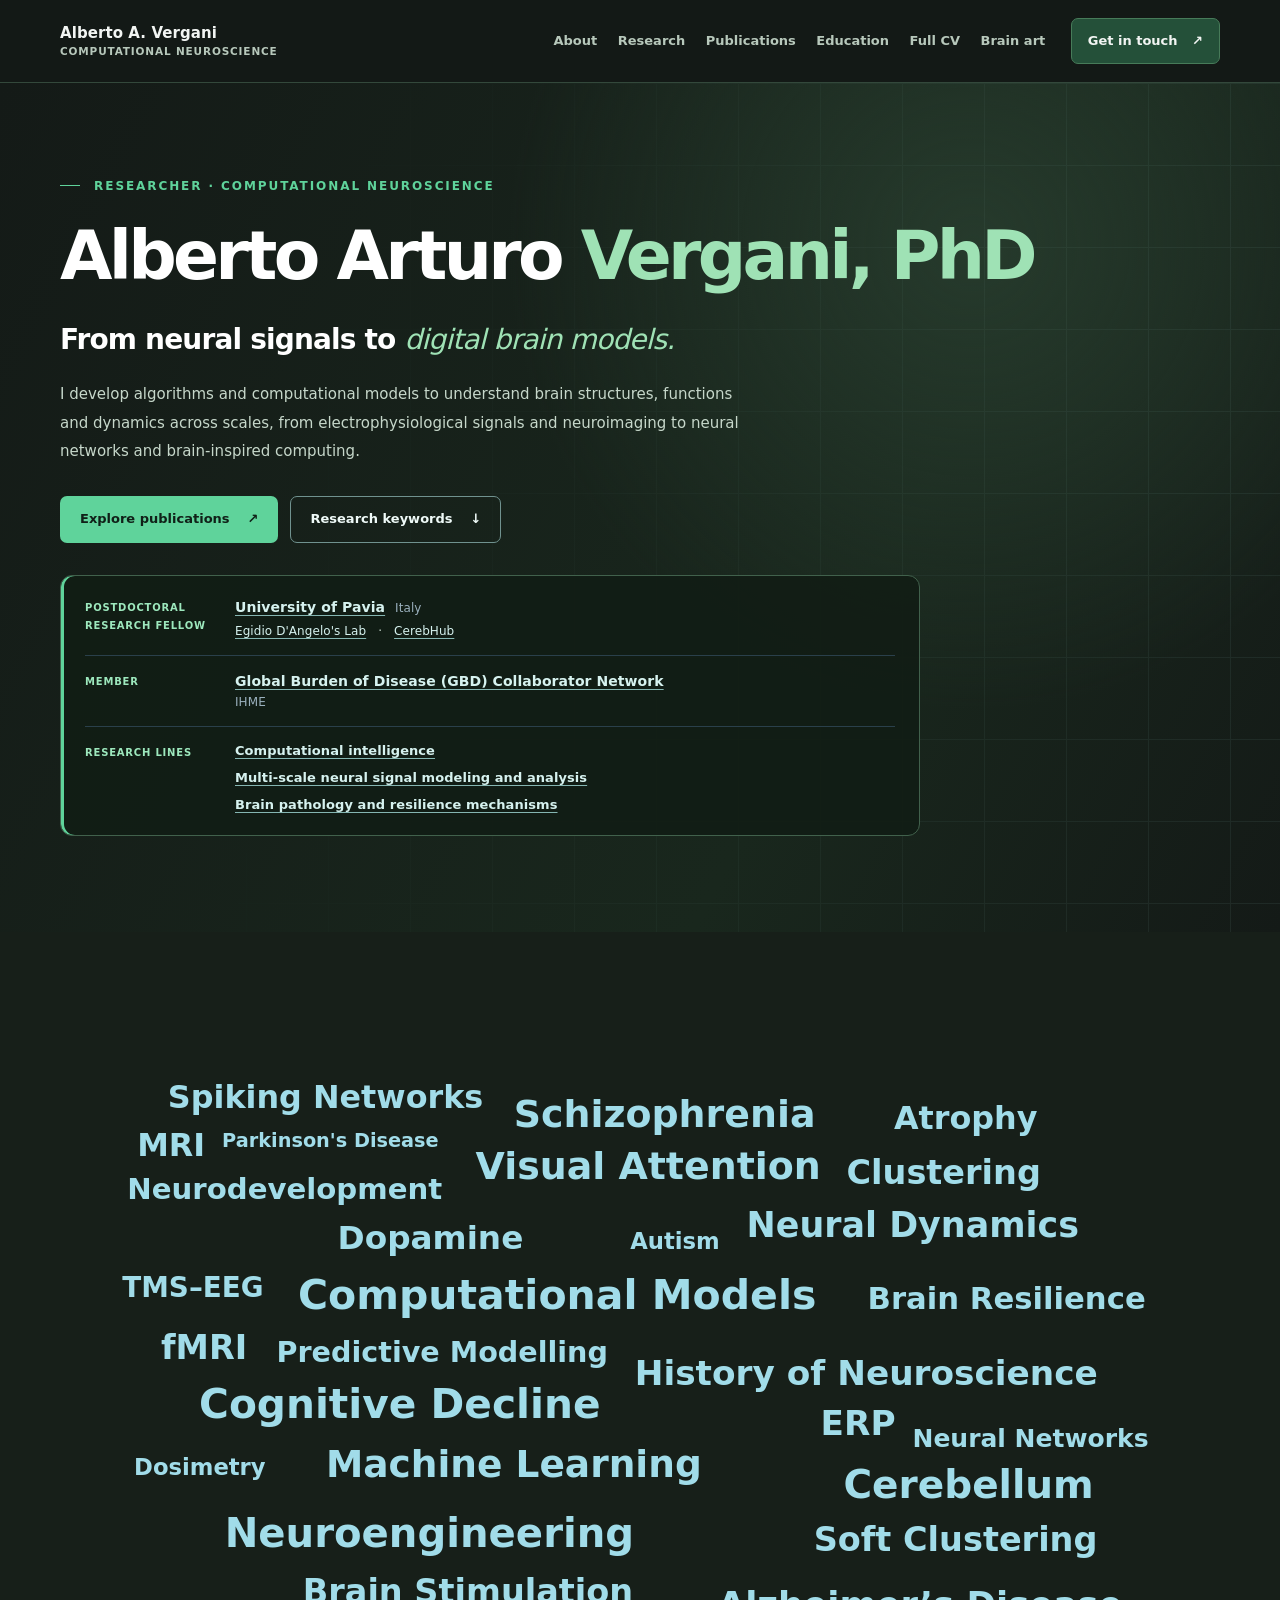
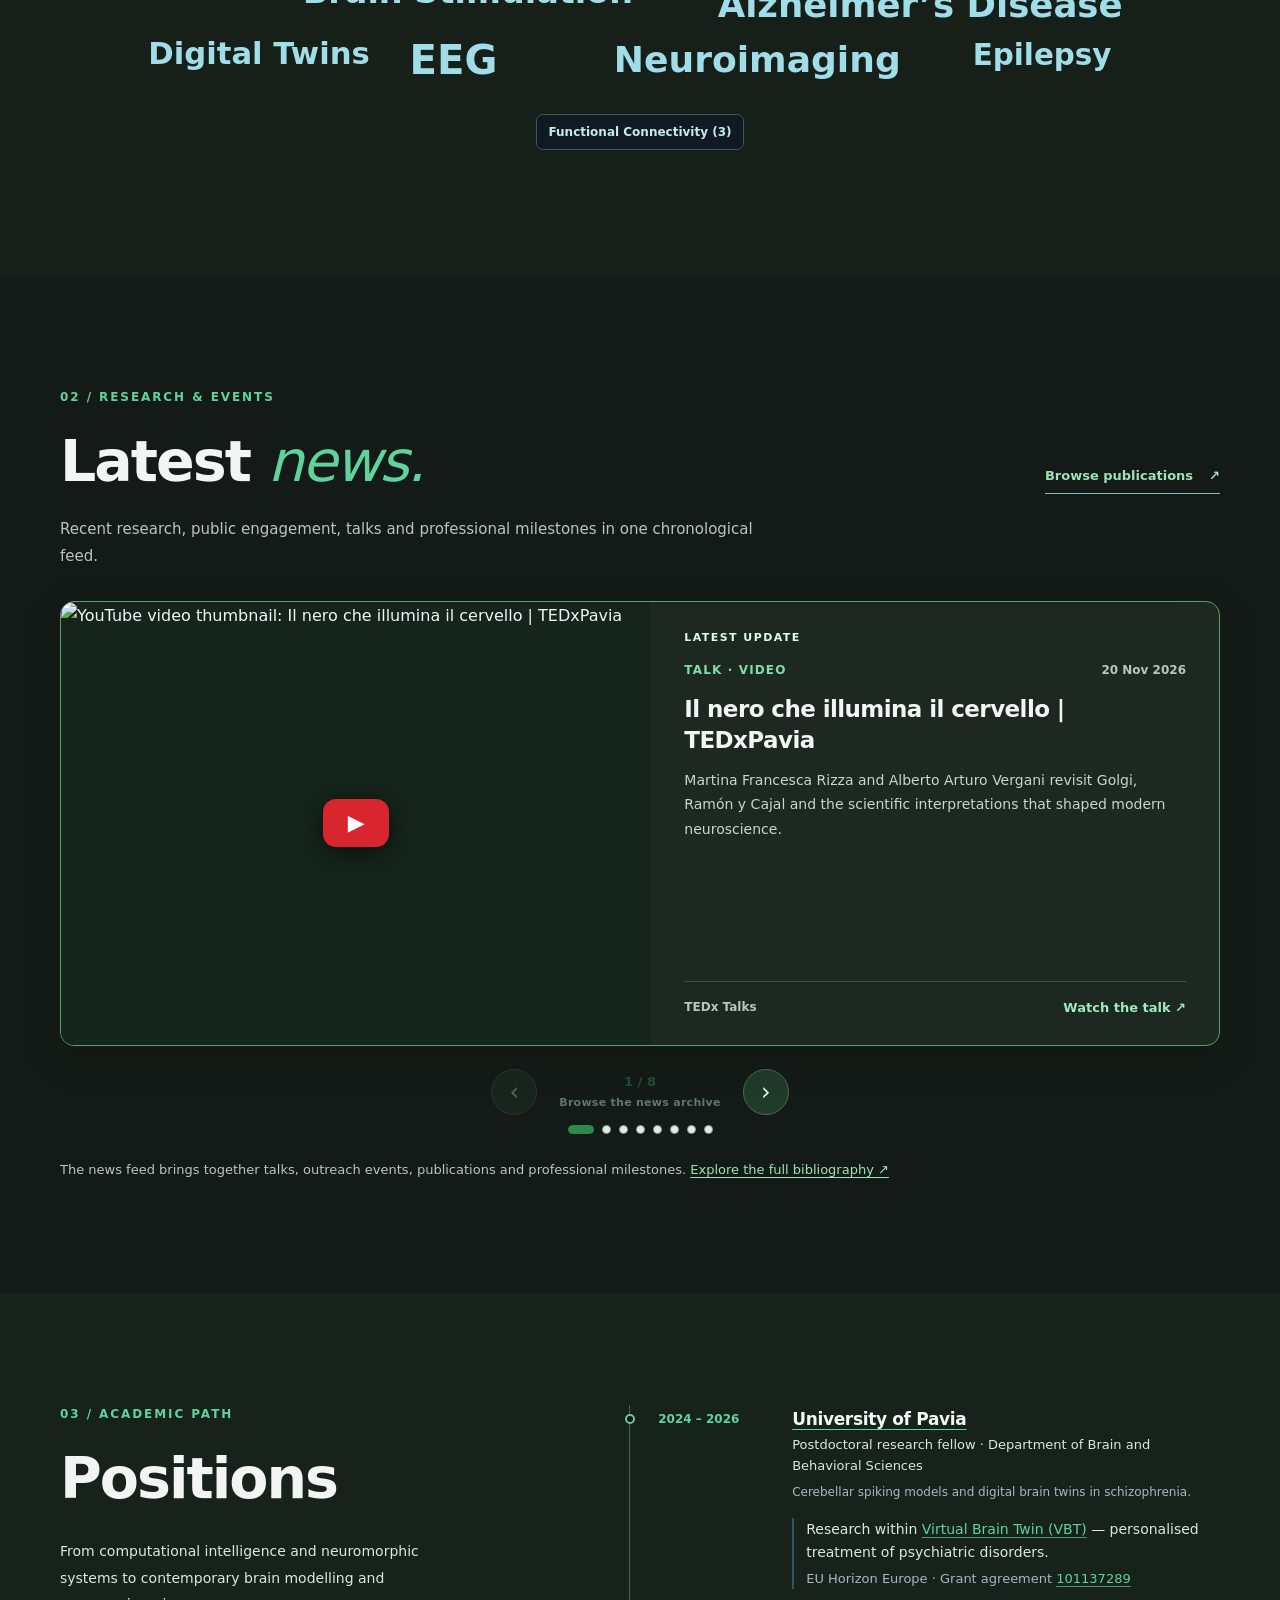
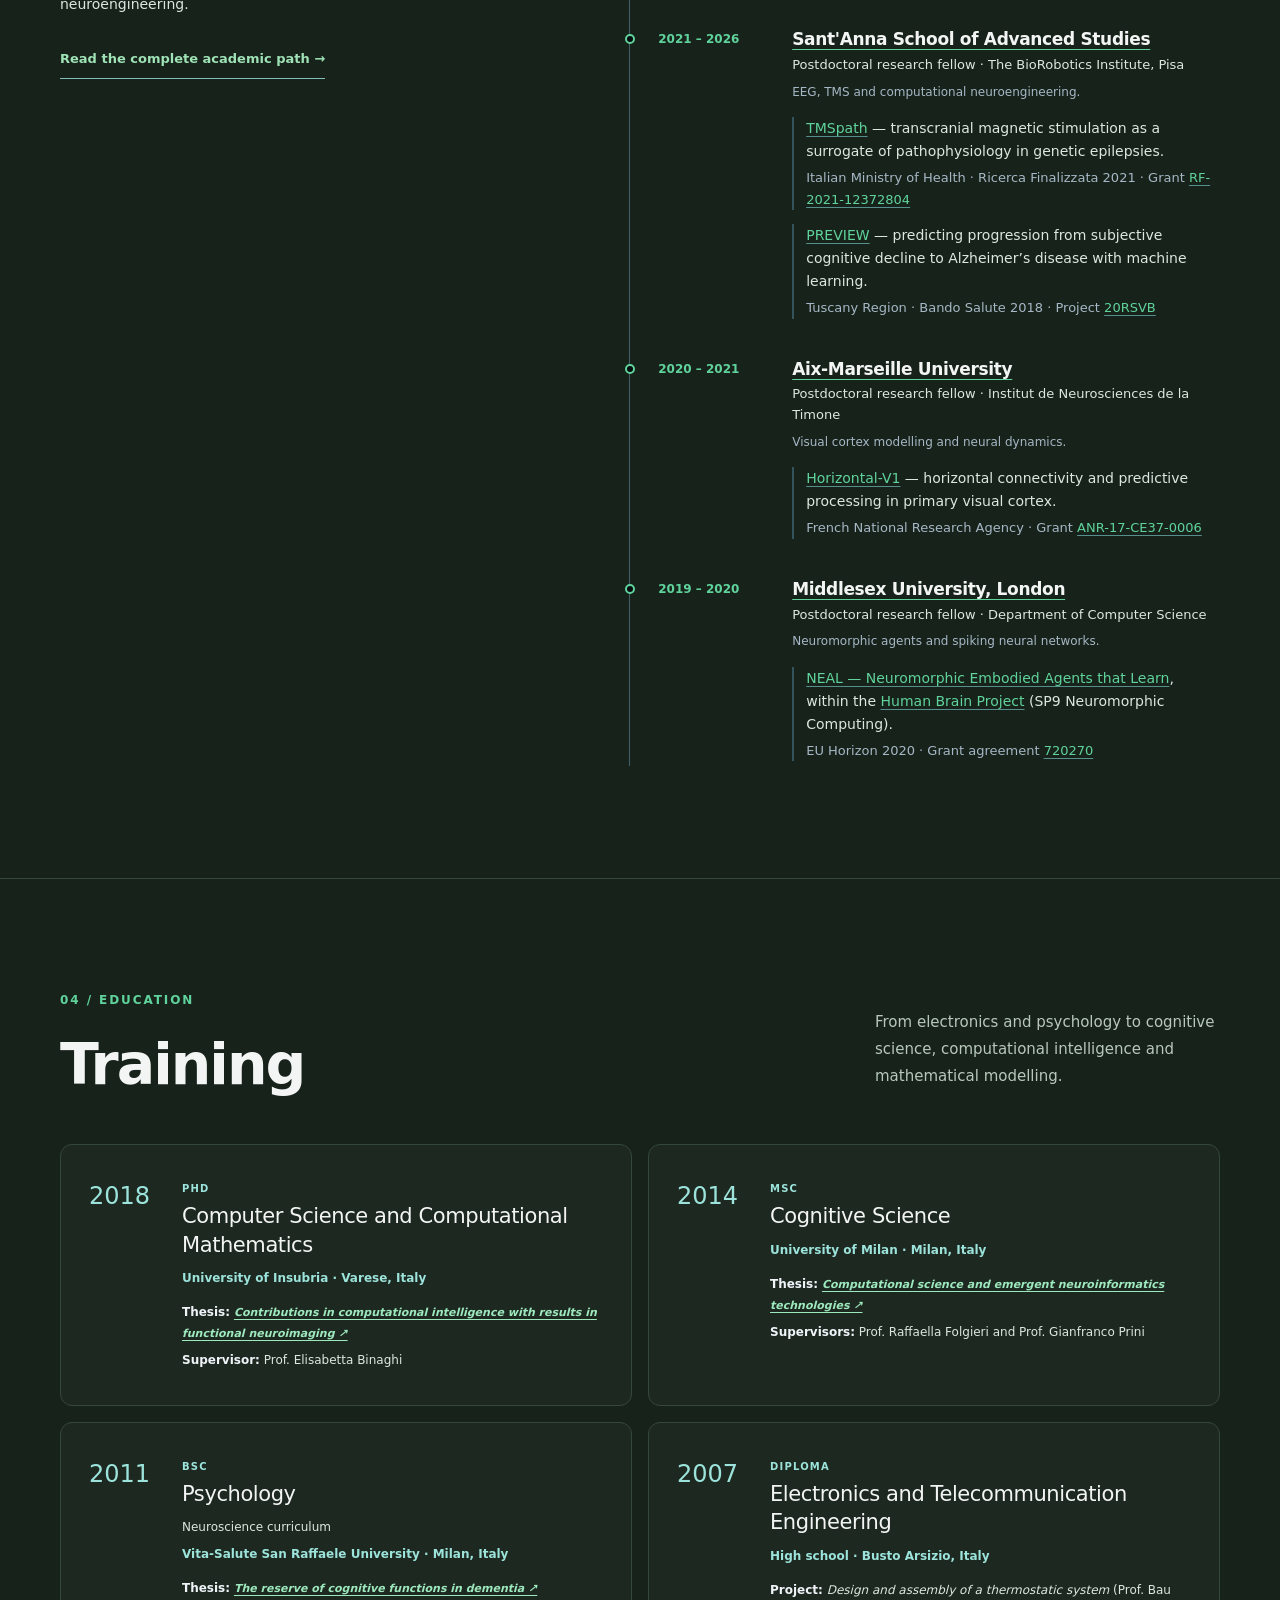
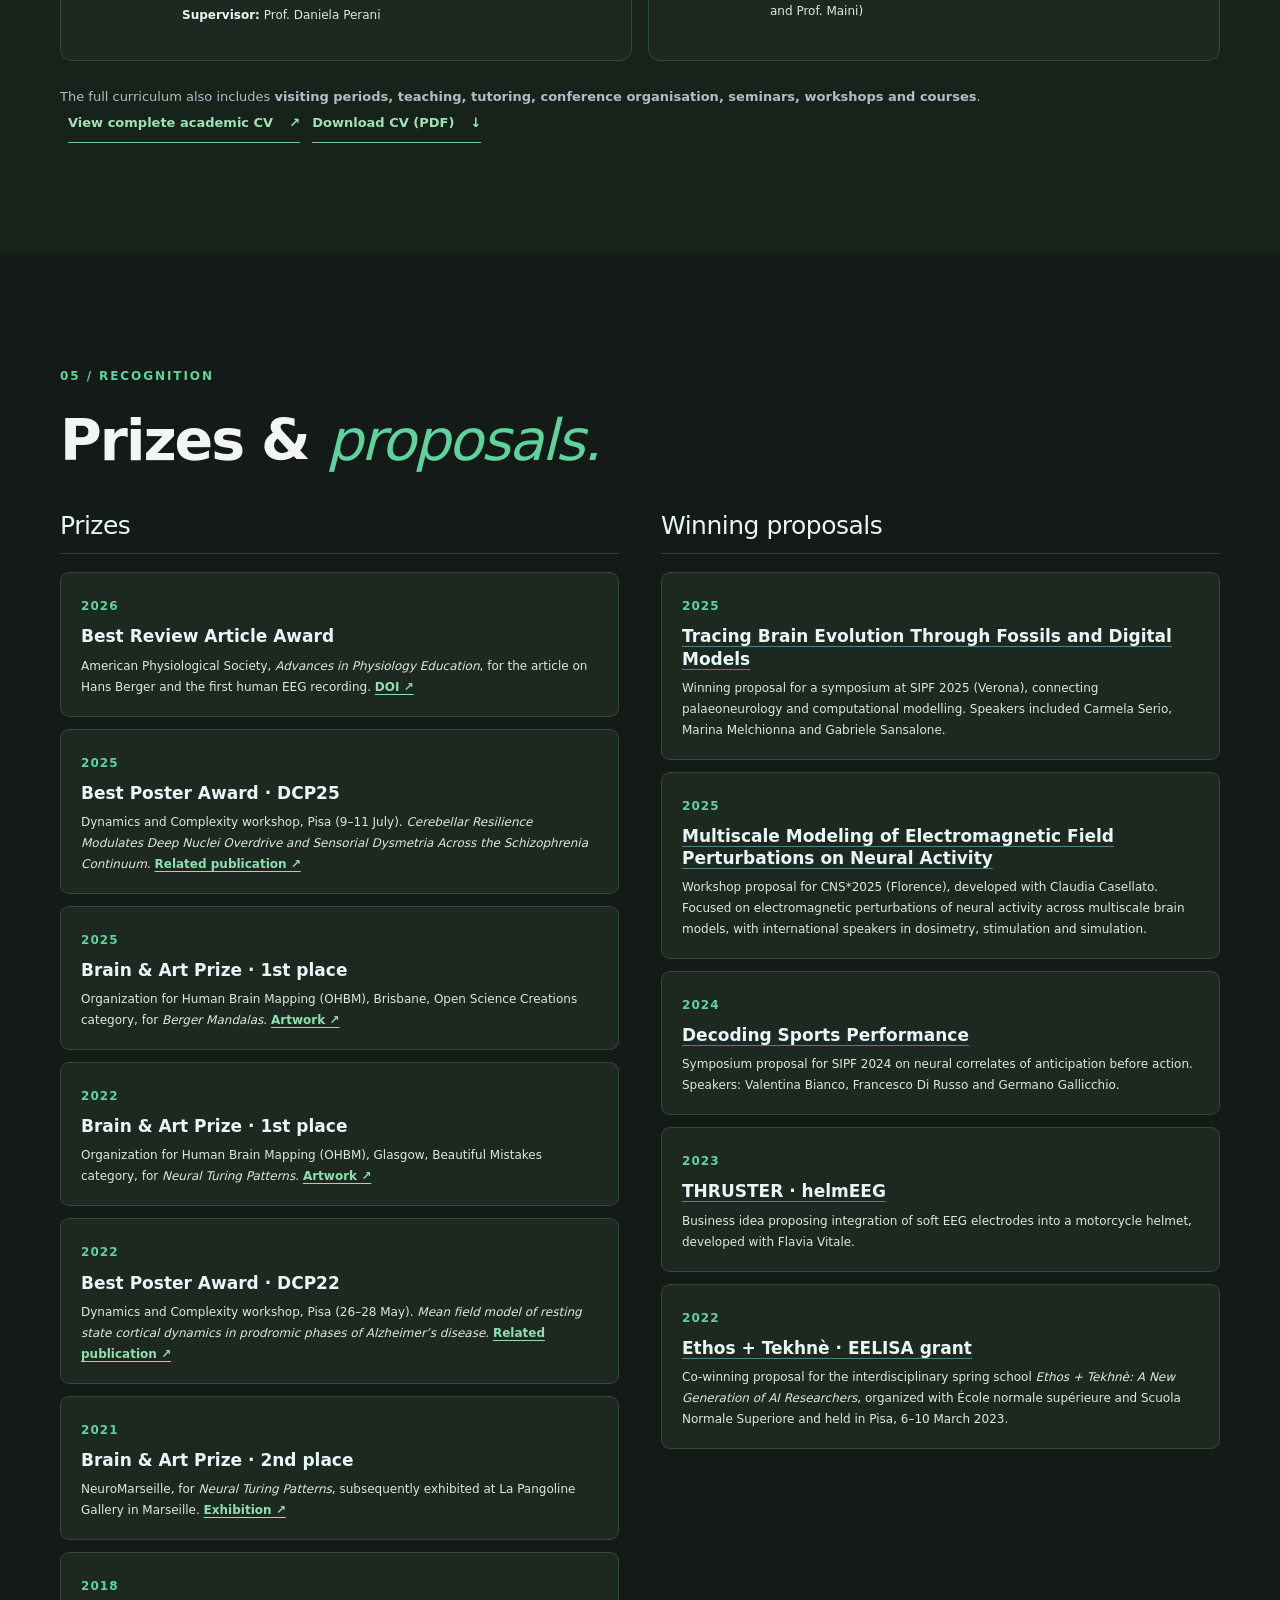
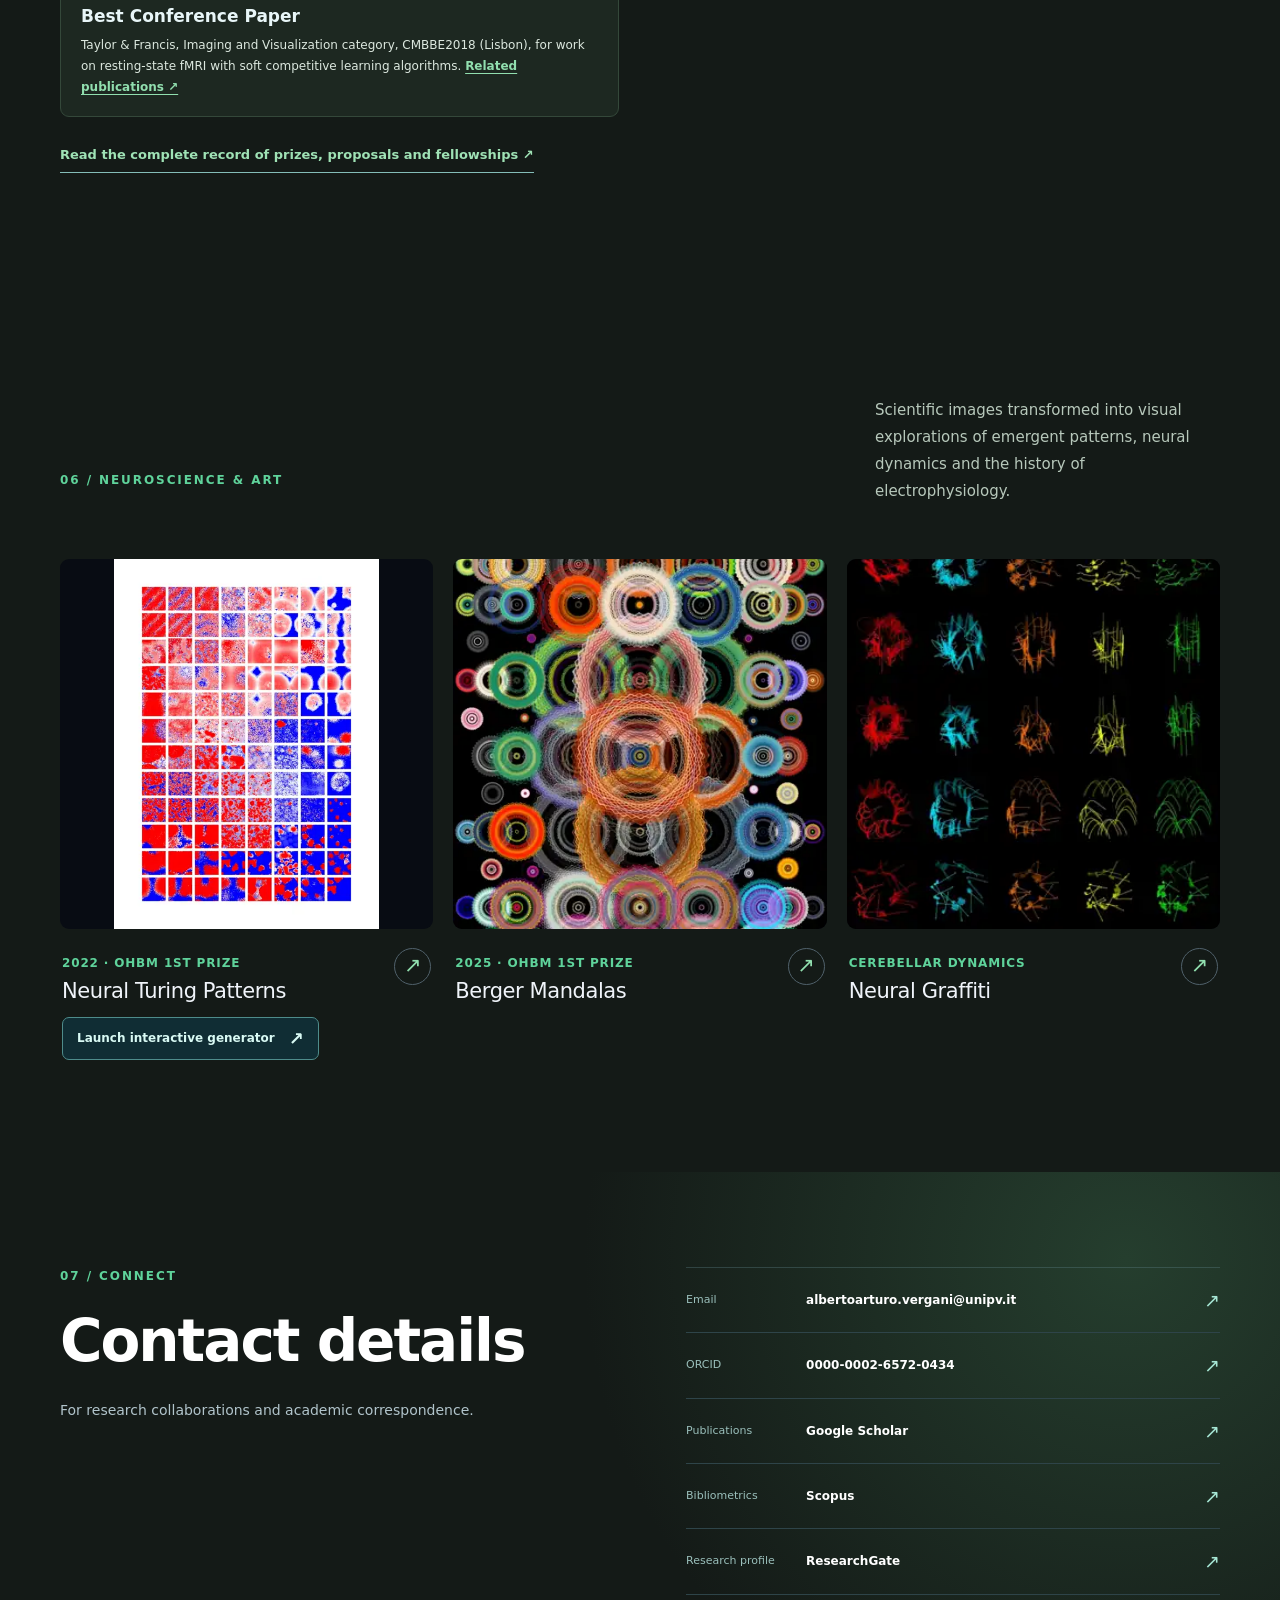
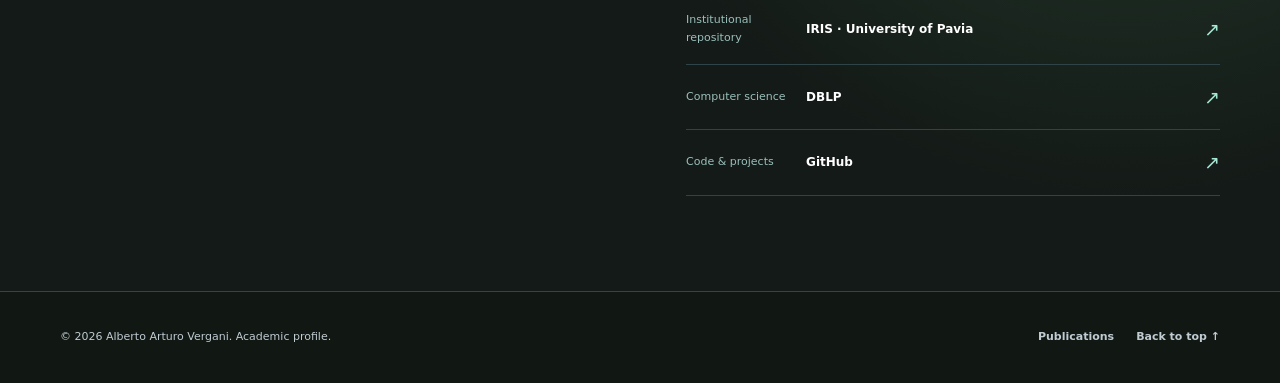
==== commit b000c94f: "Mention professional milestones in Latest News and refresh carousel assets" ====
--- a/index.html
+++ b/index.html
@@ -13,9 +13,9 @@
 <title>Alberto Arturo Vergani · Computational Neuroscience</title>
 <link href="assets/favicon.svg" rel="icon" type="image/svg+xml"/>
 <link href="assets/style.css?v=readability-20261121" rel="stylesheet"/>
-<link href="assets/news.css?v=20261121c" rel="stylesheet"/>
+<link href="assets/news.css?v=20261121d" rel="stylesheet"/>
 <script defer="" src="assets/main.js?v=a127805aae3d"></script>
-<script defer src="assets/news.js?v=20261121c"></script>
+<script defer src="assets/news.js?v=20261121d"></script>
 <script defer src="assets/wordcloud.js"></script>
 <script type="application/ld+json">
   {"@context":"https://schema.org","@type":"Person","name":"Alberto Arturo Vergani","honorificSuffix":"PhD","jobTitle":"Postdoctoral research fellow in Computational Neuroscience","affiliation":{"@type":"Organization","name":"University of Pavia"},"memberOf":{"@type":"Organization","name":"Global Burden of Disease (GBD) Collaborator Network","url":"https://healthdata.org/gbd","parentOrganization":{"@type":"Organization","name":"Institute for Health Metrics and Evaluation (IHME)"}},"sameAs":["https://orcid.org/0000-0002-6572-0434","https://github.com/albertoarturovergani","https://scholar.google.com/citations?user=BqEQTtQAAAAJ"]}
@@ -76,7 +76,7 @@
 <section class="section selected-section" id="selected-work" aria-labelledby="latest-news-heading">
 <div class="container">
 <div class="section-heading slim-heading"><div><p class="eyebrow">02 / RESEARCH &amp; EVENTS</p><h2 id="latest-news-heading">Latest <em>news.</em></h2></div><a class="text-link" href="publications.html">Browse publications <span aria-hidden="true">↗</span></a></div>
-<p class="latest-news-intro">Recent research papers, public engagement and talks, gathered in one chronological feed.</p>
+<p class="latest-news-intro">Recent research, public engagement, talks and professional milestones in one chronological feed.</p>
 <div class="news-carousel" id="latest-news-carousel" tabindex="0" aria-roledescription="carousel" aria-label="Recent research, talks and outreach news">
 <div class="latest-news-grid" id="latest-news-items" aria-live="polite" aria-atomic="true">
 <article class="news-card news-card--video">
@@ -91,7 +91,7 @@
 </div>
 <div class="news-carousel-dots" id="latest-news-dots" role="group" aria-label="Jump to a news item" hidden></div>
 </div>
-<p class="latest-news-note">The news feed brings together talks, outreach events and peer-reviewed publications. <a href="publications.html">Explore the full bibliography ↗</a></p>
+<p class="latest-news-note">The news feed brings together talks, outreach events, publications and professional milestones. <a href="publications.html">Explore the full bibliography ↗</a></p>
 </div>
 </section>
 <section class="section career-section" id="career">
--- a/assets/news.css
+++ b/assets/news.css
@@ -94,3 +94,12 @@
   .news-card--text .news-card-body{min-height:300px}
 }
 @media(prefers-reduced-motion:reduce){.news-nav,.news-dot,.news-card{transition:none}}
+
+/* Official IHME image and accessible text fallback for the GBD membership milestone. */
+.news-thumbnail--institutional{display:flex;flex-direction:column;align-items:center;justify-content:center;gap:22px;padding:34px 30px;background:radial-gradient(circle at 18% 15%,#d2f7df 0,transparent 48%),linear-gradient(140deg,#f8fcf8,#dcefe5);color:#204e43;border-right:1px solid #c5ded2}
+.news-thumbnail--institutional .news-institutional-logo{width:min(100%,380px);height:auto;max-height:230px;object-fit:contain;transform:none;transition:none}
+.news-thumbnail--institutional:hover .news-institutional-logo{transform:none}
+.news-institutional-caption{font-size:13px;line-height:1.5;letter-spacing:.07em;text-transform:uppercase;font-weight:780;text-align:center;color:#215b4b;max-width:430px}
+.news-brand-fallback{display:block;font-size:clamp(65px,9vw,112px);line-height:1;letter-spacing:-.07em;font-weight:760;color:#258267;text-align:center}
+@media(max-width:900px){.news-thumbnail--institutional{min-height:250px;aspect-ratio:auto}}
+@media(max-width:540px){.news-thumbnail--institutional{min-height:225px;padding:26px 19px;gap:14px}.news-thumbnail--institutional .news-institutional-logo{max-height:170px}}
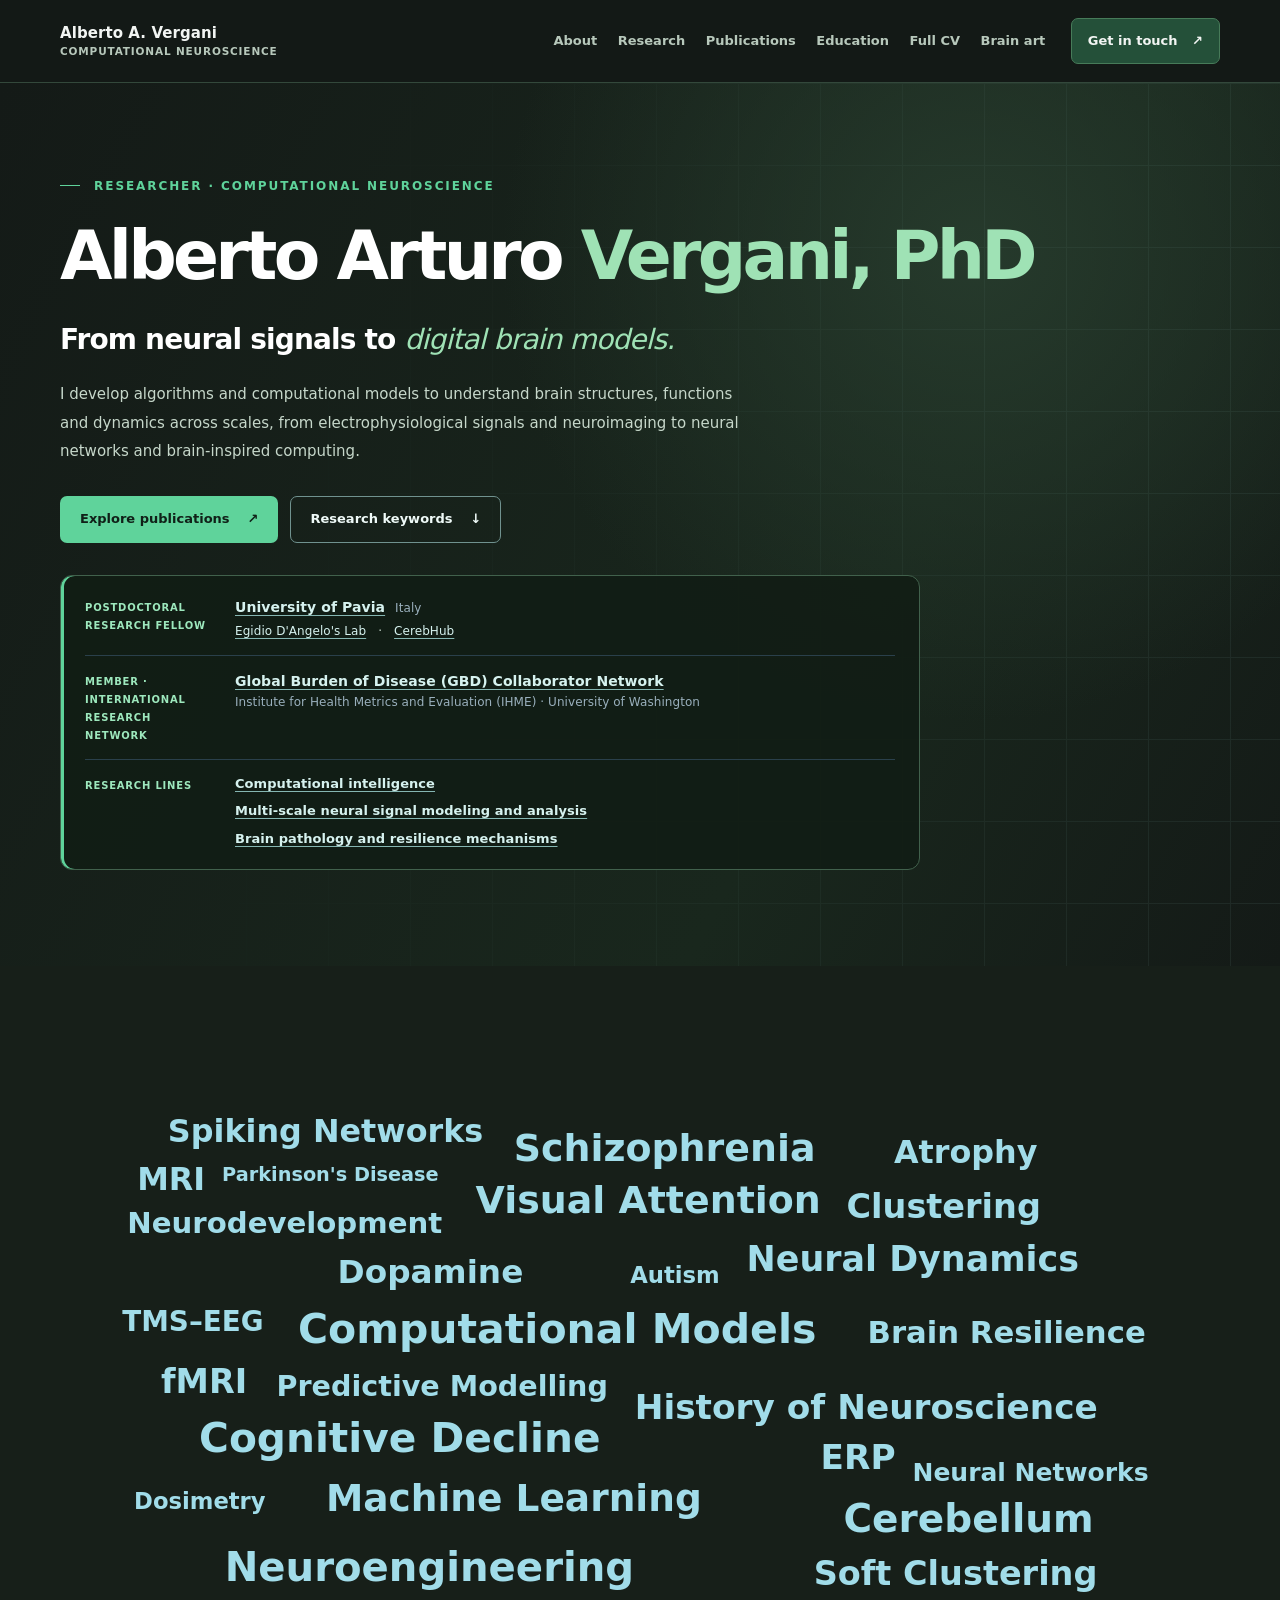
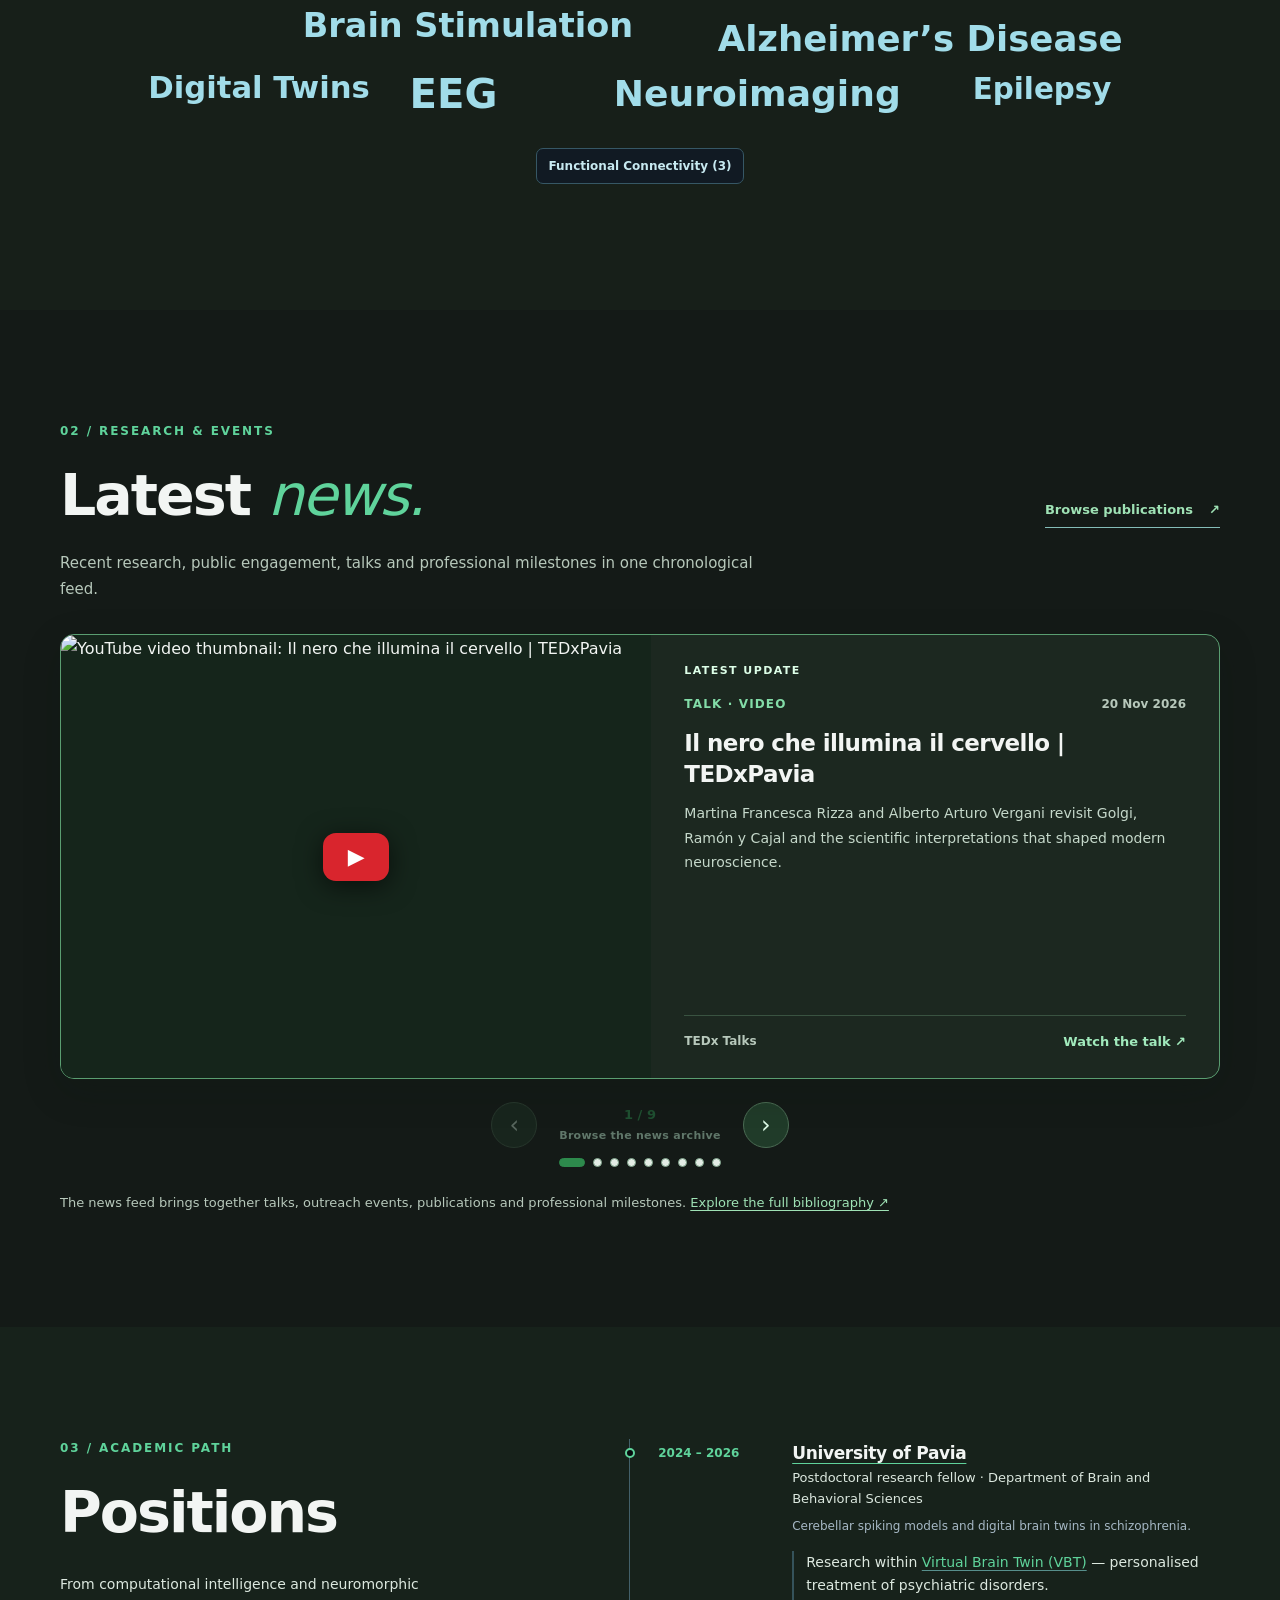
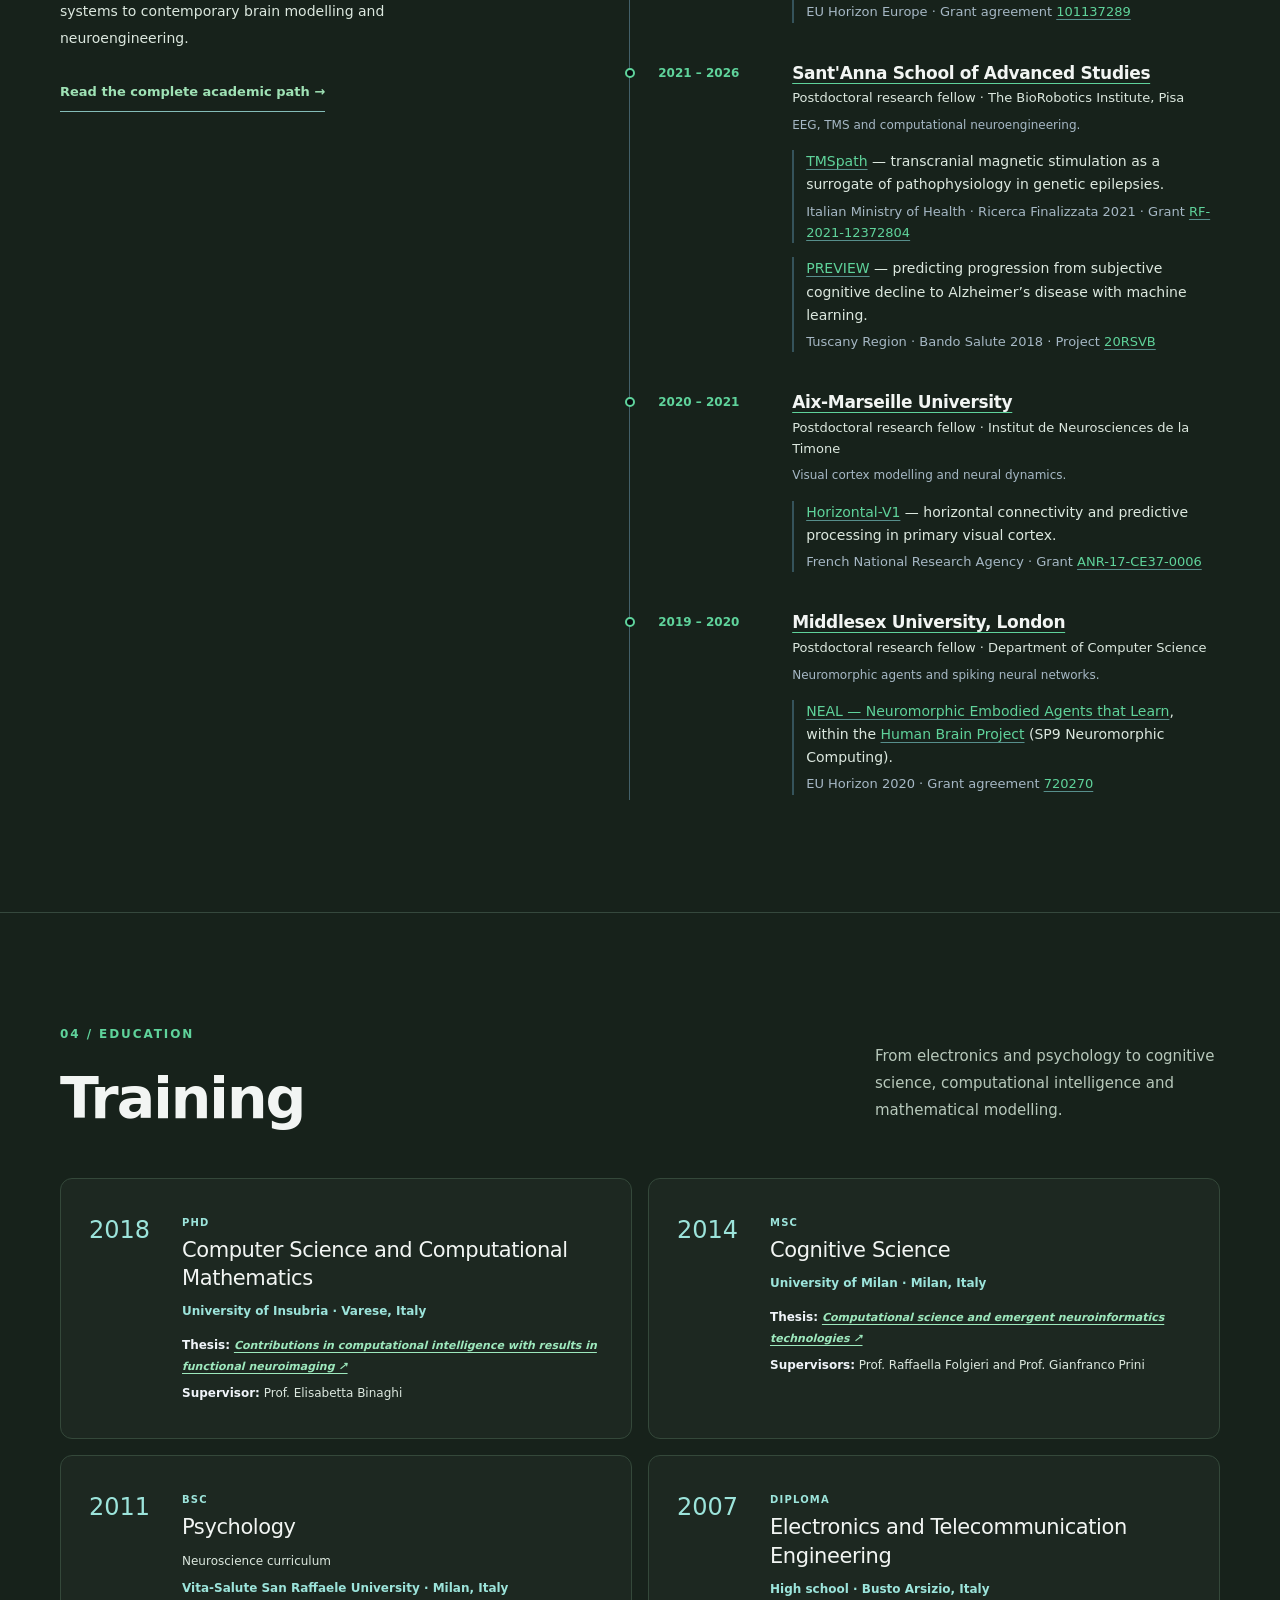
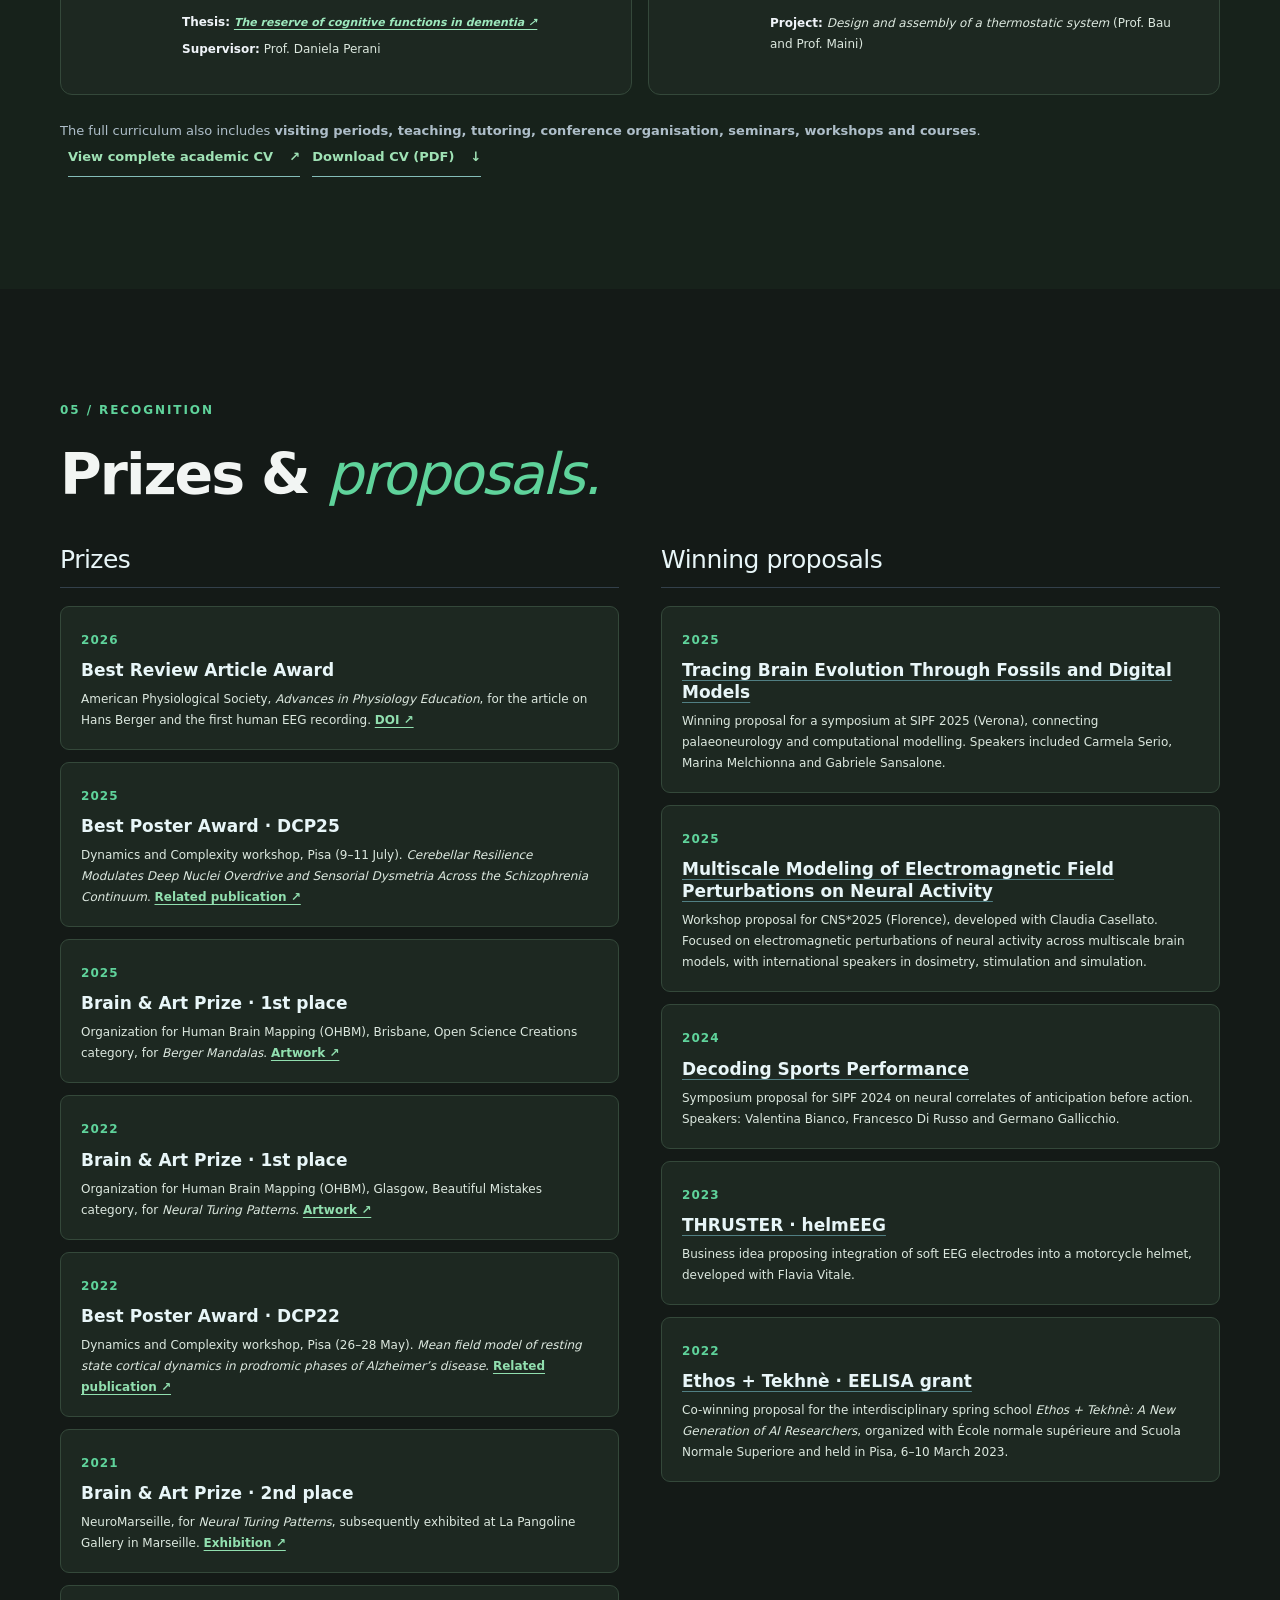
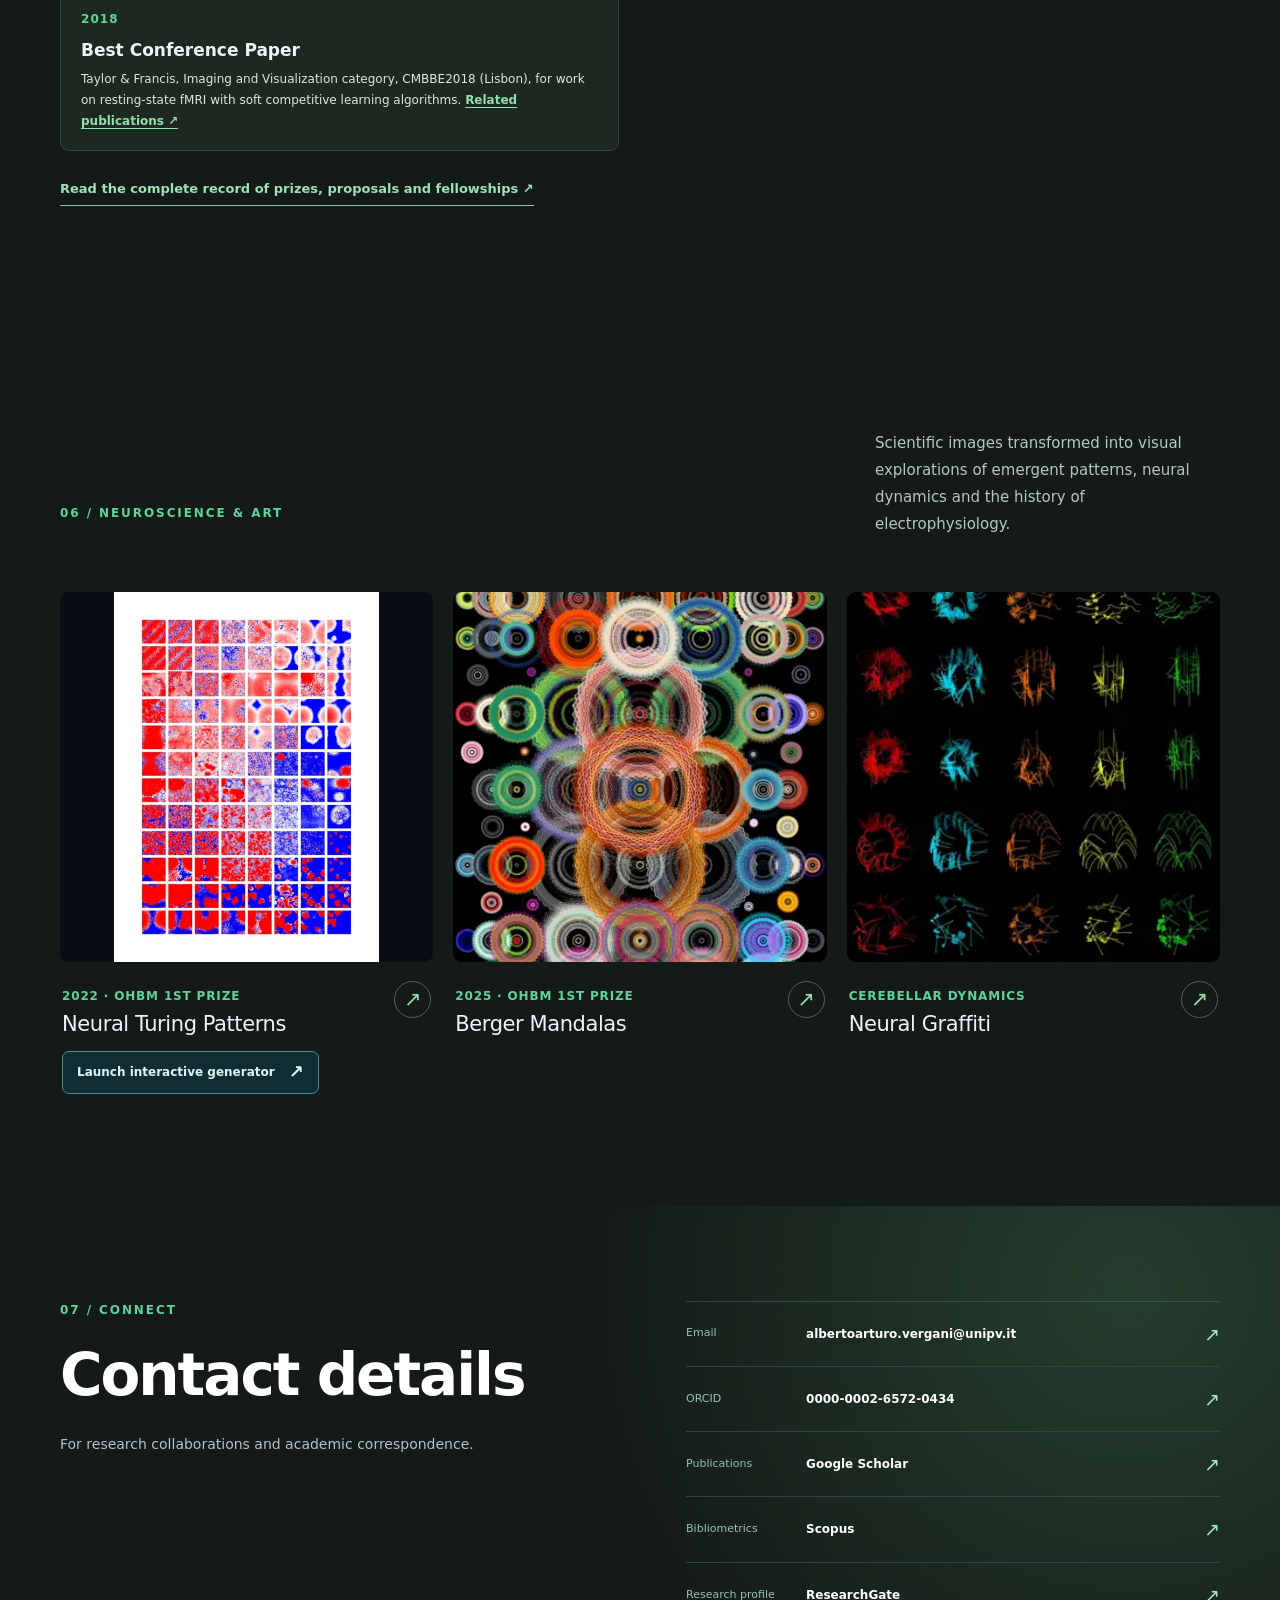
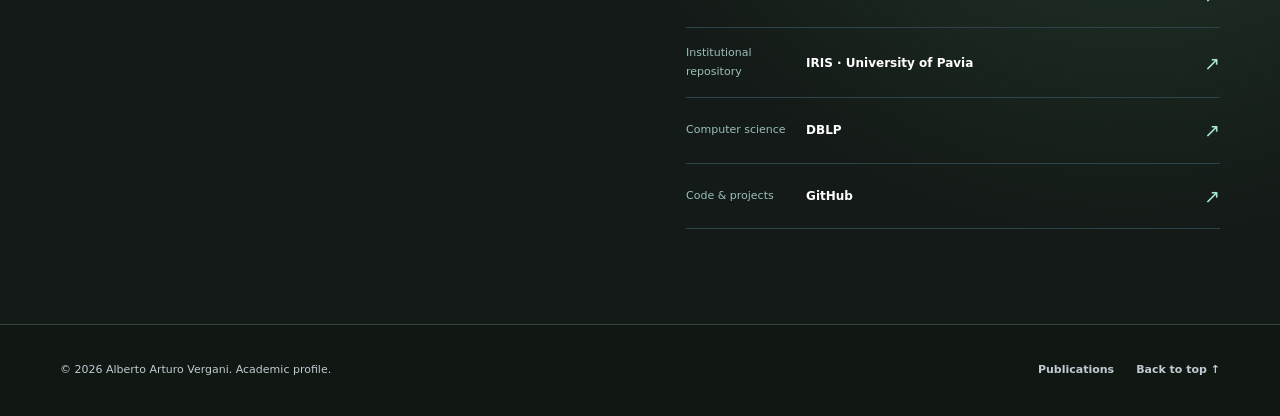
==== commit 758e8e59: "Clarify GBD Collaborator Network membership and refresh award news assets" ====
--- a/index.html
+++ b/index.html
@@ -13,9 +13,9 @@
 <title>Alberto Arturo Vergani · Computational Neuroscience</title>
 <link href="assets/favicon.svg" rel="icon" type="image/svg+xml"/>
 <link href="assets/style.css?v=readability-20261121" rel="stylesheet"/>
-<link href="assets/news.css?v=20261121d" rel="stylesheet"/>
+<link href="assets/news.css?v=20261121e" rel="stylesheet"/>
 <script defer="" src="assets/main.js?v=a127805aae3d"></script>
-<script defer src="assets/news.js?v=20261121d"></script>
+<script defer src="assets/news.js?v=20261122a"></script>
 <script defer src="assets/wordcloud.js"></script>
 <script type="application/ld+json">
   {"@context":"https://schema.org","@type":"Person","name":"Alberto Arturo Vergani","honorificSuffix":"PhD","jobTitle":"Postdoctoral research fellow in Computational Neuroscience","affiliation":{"@type":"Organization","name":"University of Pavia"},"memberOf":{"@type":"Organization","name":"Global Burden of Disease (GBD) Collaborator Network","url":"https://healthdata.org/gbd","parentOrganization":{"@type":"Organization","name":"Institute for Health Metrics and Evaluation (IHME)"}},"sameAs":["https://orcid.org/0000-0002-6572-0434","https://github.com/albertoarturovergani","https://scholar.google.com/citations?user=BqEQTtQAAAAJ"]}
@@ -47,7 +47,7 @@
 </div>
 <div class="hero-affiliation" role="group" aria-label="Affiliations, memberships and research lines">
 <div class="affiliation-row"><div class="affiliation-role">Postdoctoral research fellow</div><div class="affiliation-content"><p class="affiliation-name"><a href="https://en.unipv.it/en" target="_blank" rel="noopener noreferrer">University of Pavia</a> <span class="affiliation-meta">Italy</span></p><div class="affiliation-links"><a href="https://dangelo.unipv.it/" target="_blank" rel="noopener noreferrer">Egidio D'Angelo's Lab</a> <span aria-hidden="true">·</span> <a href="https://cerebhub.eu/" target="_blank" rel="noopener noreferrer">CerebHub</a></div></div></div>
-<div class="affiliation-row"><div class="affiliation-role">Member</div><div class="affiliation-content"><p class="affiliation-name"><a href="https://healthdata.org/gbd" target="_blank" rel="noopener noreferrer">Global Burden of Disease (GBD) Collaborator Network</a></p><p class="affiliation-meta">IHME</p></div></div>
+<div class="affiliation-row"><div class="affiliation-role">Member · International Research Network</div><div class="affiliation-content"><p class="affiliation-name"><a href="https://healthdata.org/gbd" target="_blank" rel="noopener noreferrer">Global Burden of Disease (GBD) Collaborator Network</a></p><p class="affiliation-meta">Institute for Health Metrics and Evaluation (IHME) · University of Washington</p></div></div>
 <div class="affiliation-row"><div class="affiliation-role" id="hero-research-label">Research lines</div><nav class="affiliation-research-links" aria-labelledby="hero-research-label">
 <a class="research-line-link" href="publications.html?topics=computer-science,machine-learning" aria-label="Publications in computational intelligence">Computational intelligence</a>
 <a class="research-line-link" href="publications.html?topics=eeg,neuroimaging,neuroengineering,brain-modelling,spiking-networks" aria-label="Publications in multi-scale neural signal modeling and analysis">Multi-scale neural signal modeling and analysis</a>
--- a/assets/news.css
+++ b/assets/news.css
@@ -103,3 +103,16 @@
 .news-brand-fallback{display:block;font-size:clamp(65px,9vw,112px);line-height:1;letter-spacing:-.07em;font-weight:760;color:#258267;text-align:center}
 @media(max-width:900px){.news-thumbnail--institutional{min-height:250px;aspect-ratio:auto}}
 @media(max-width:540px){.news-thumbnail--institutional{min-height:225px;padding:26px 19px;gap:14px}.news-thumbnail--institutional .news-institutional-logo{max-height:170px}}
+
+/* Portrait poster preview for European Researchers' Night, corrected by the event organizers. */
+.news-card--poster{grid-template-columns:minmax(0,.88fr) minmax(0,1.12fr);min-height:465px}
+.news-card--poster .news-thumbnail--poster{display:grid;place-items:center;min-height:465px;height:465px;aspect-ratio:auto;padding:9px;background:#f8faf8;border-right:1px solid #b8d5c6}
+.news-card--poster .news-poster-image{height:100%;width:auto;max-width:100%;max-height:100%;object-fit:contain;object-position:center;transition:none}
+.news-card--poster .news-thumbnail:hover img{transform:none}
+@media(max-width:900px){
+  .news-card--poster{grid-template-columns:minmax(0,1fr)}
+  .news-card--poster .news-thumbnail--poster{height:350px;min-height:0;aspect-ratio:auto}
+}
+@media(max-width:540px){
+  .news-card--poster .news-thumbnail--poster{height:305px;padding:7px}
+}
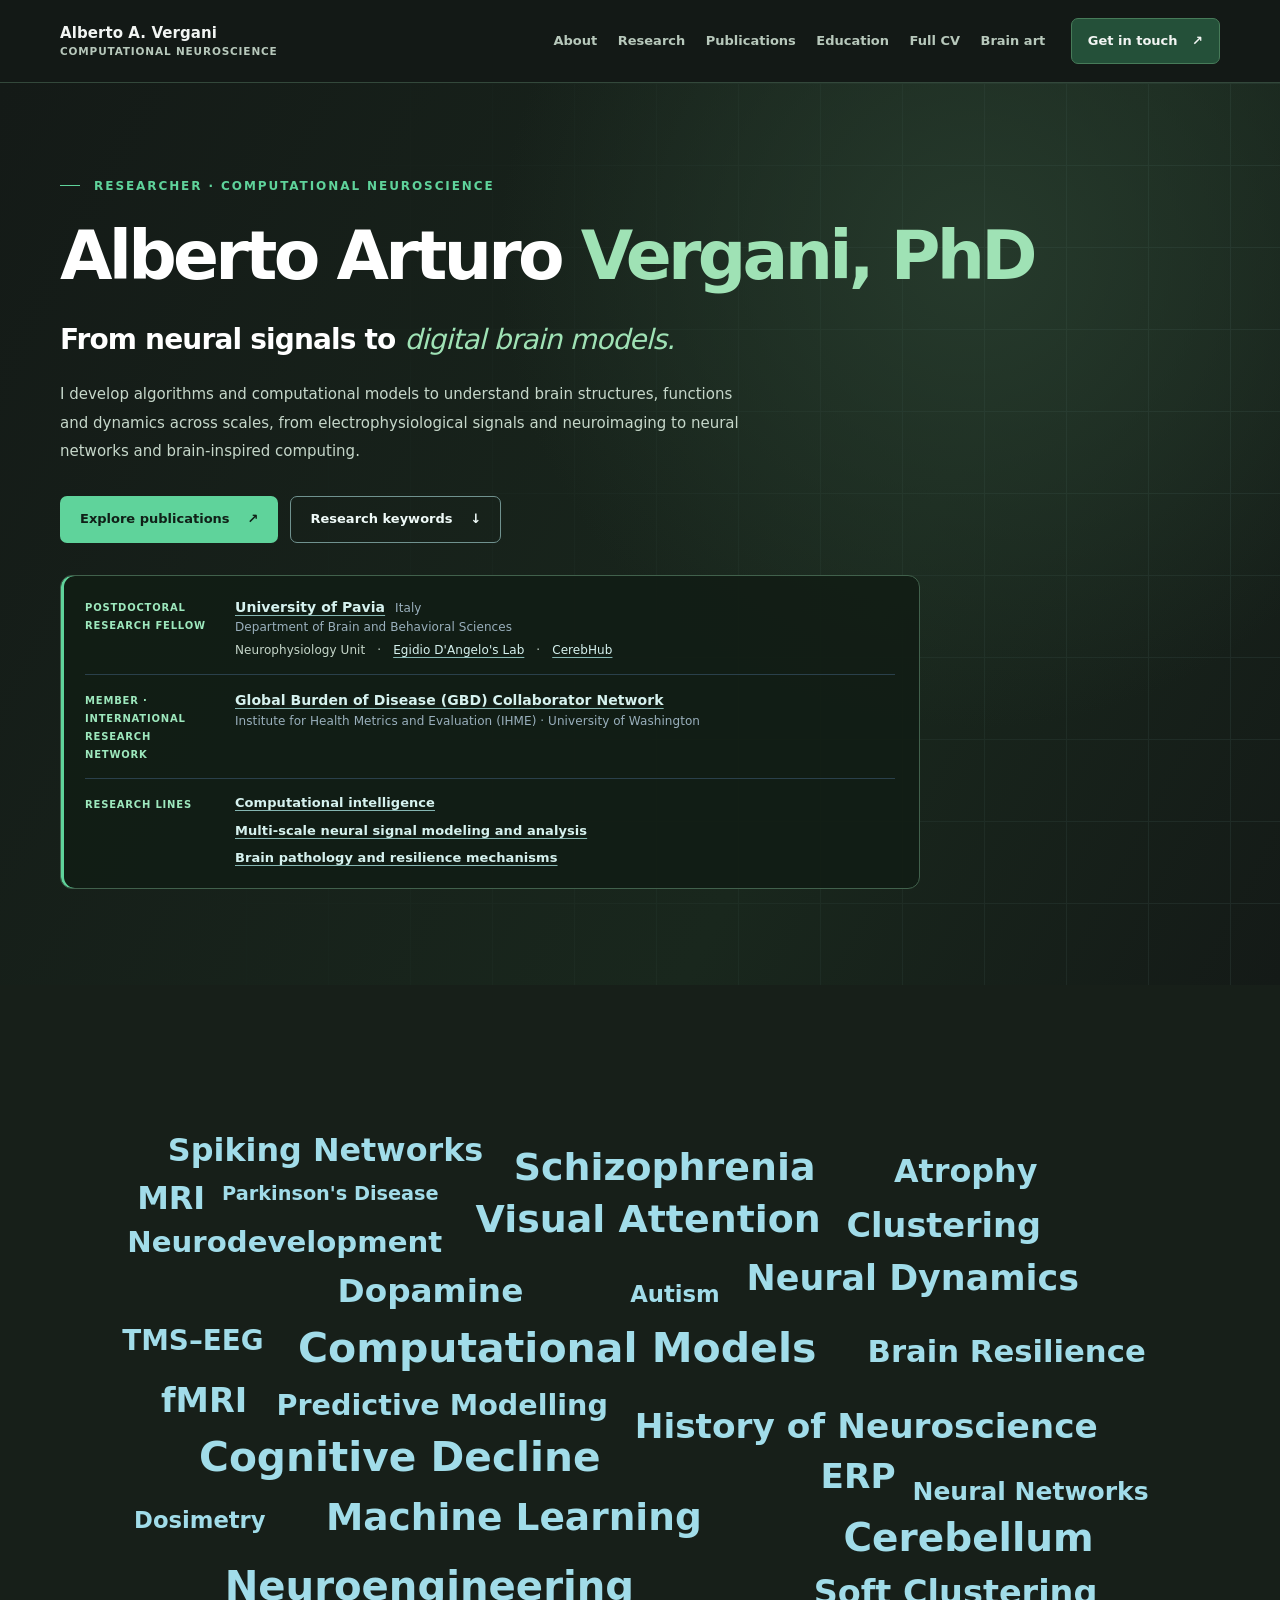
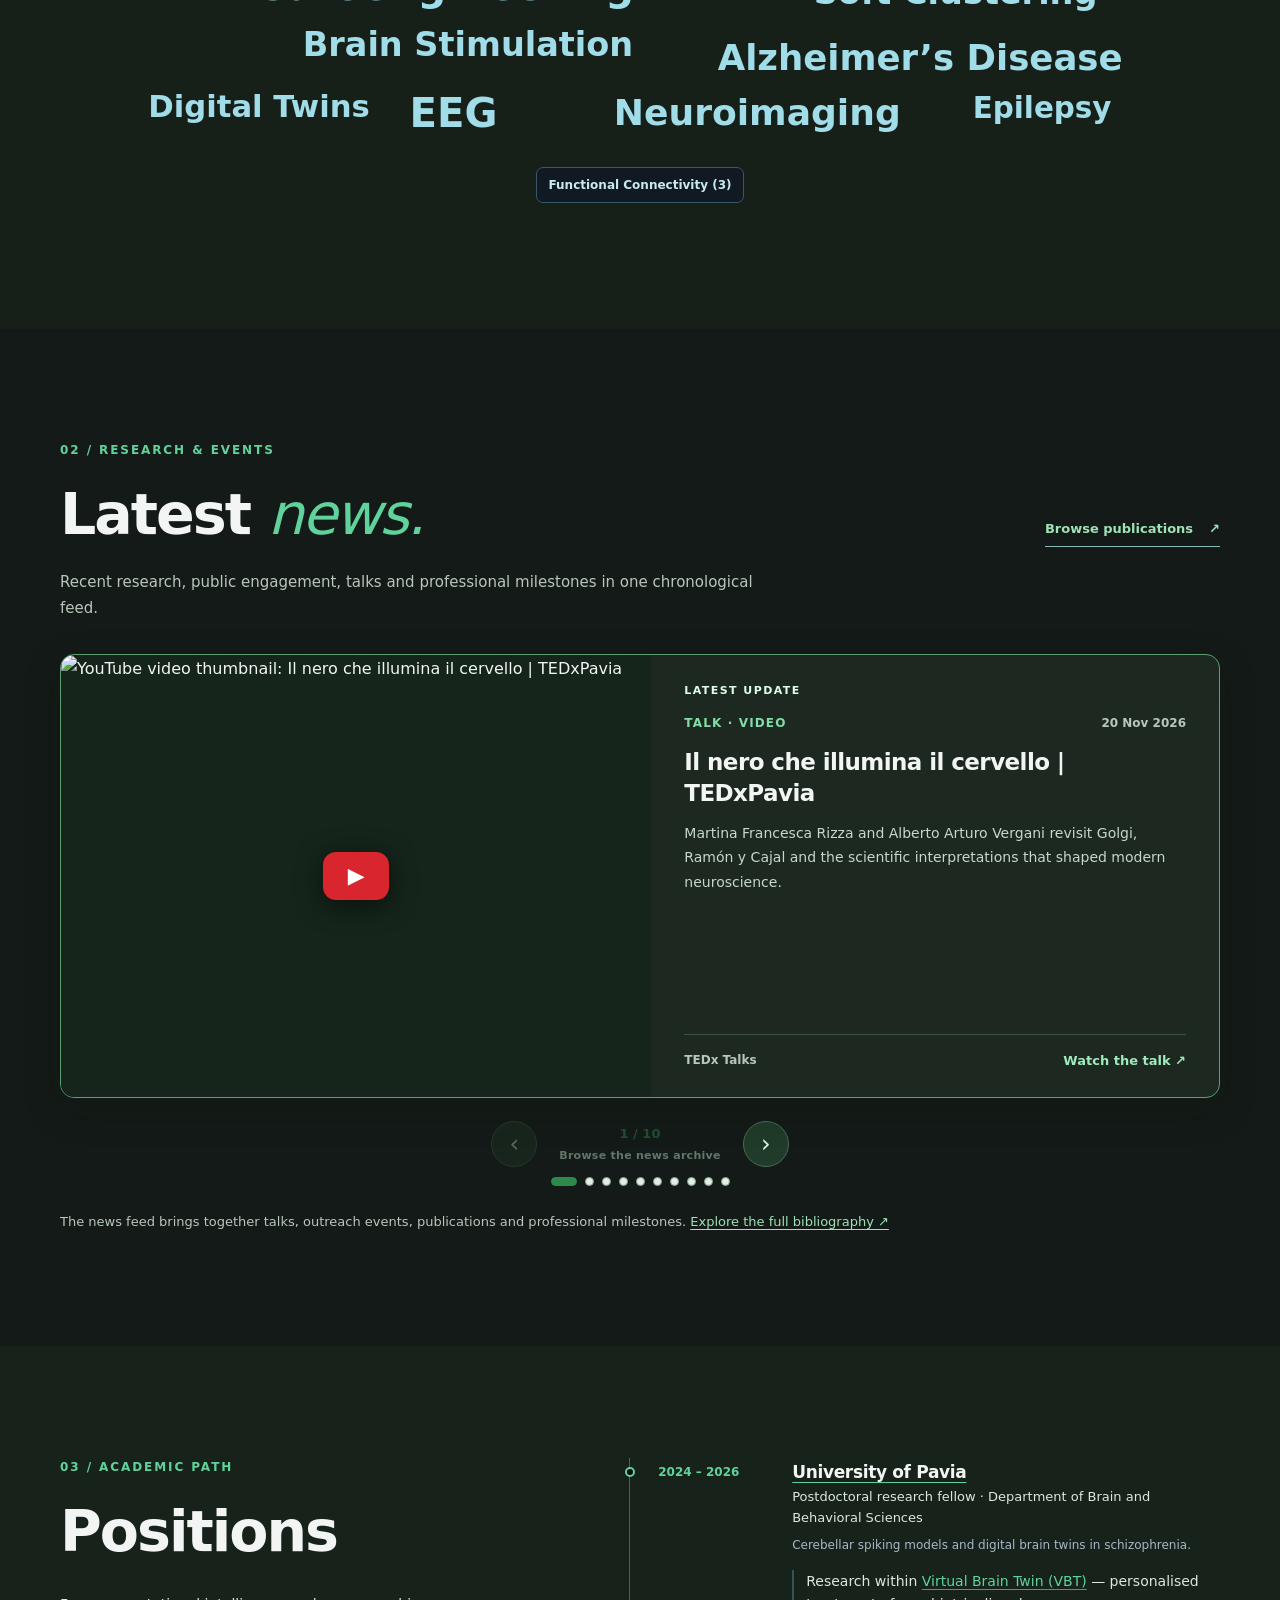
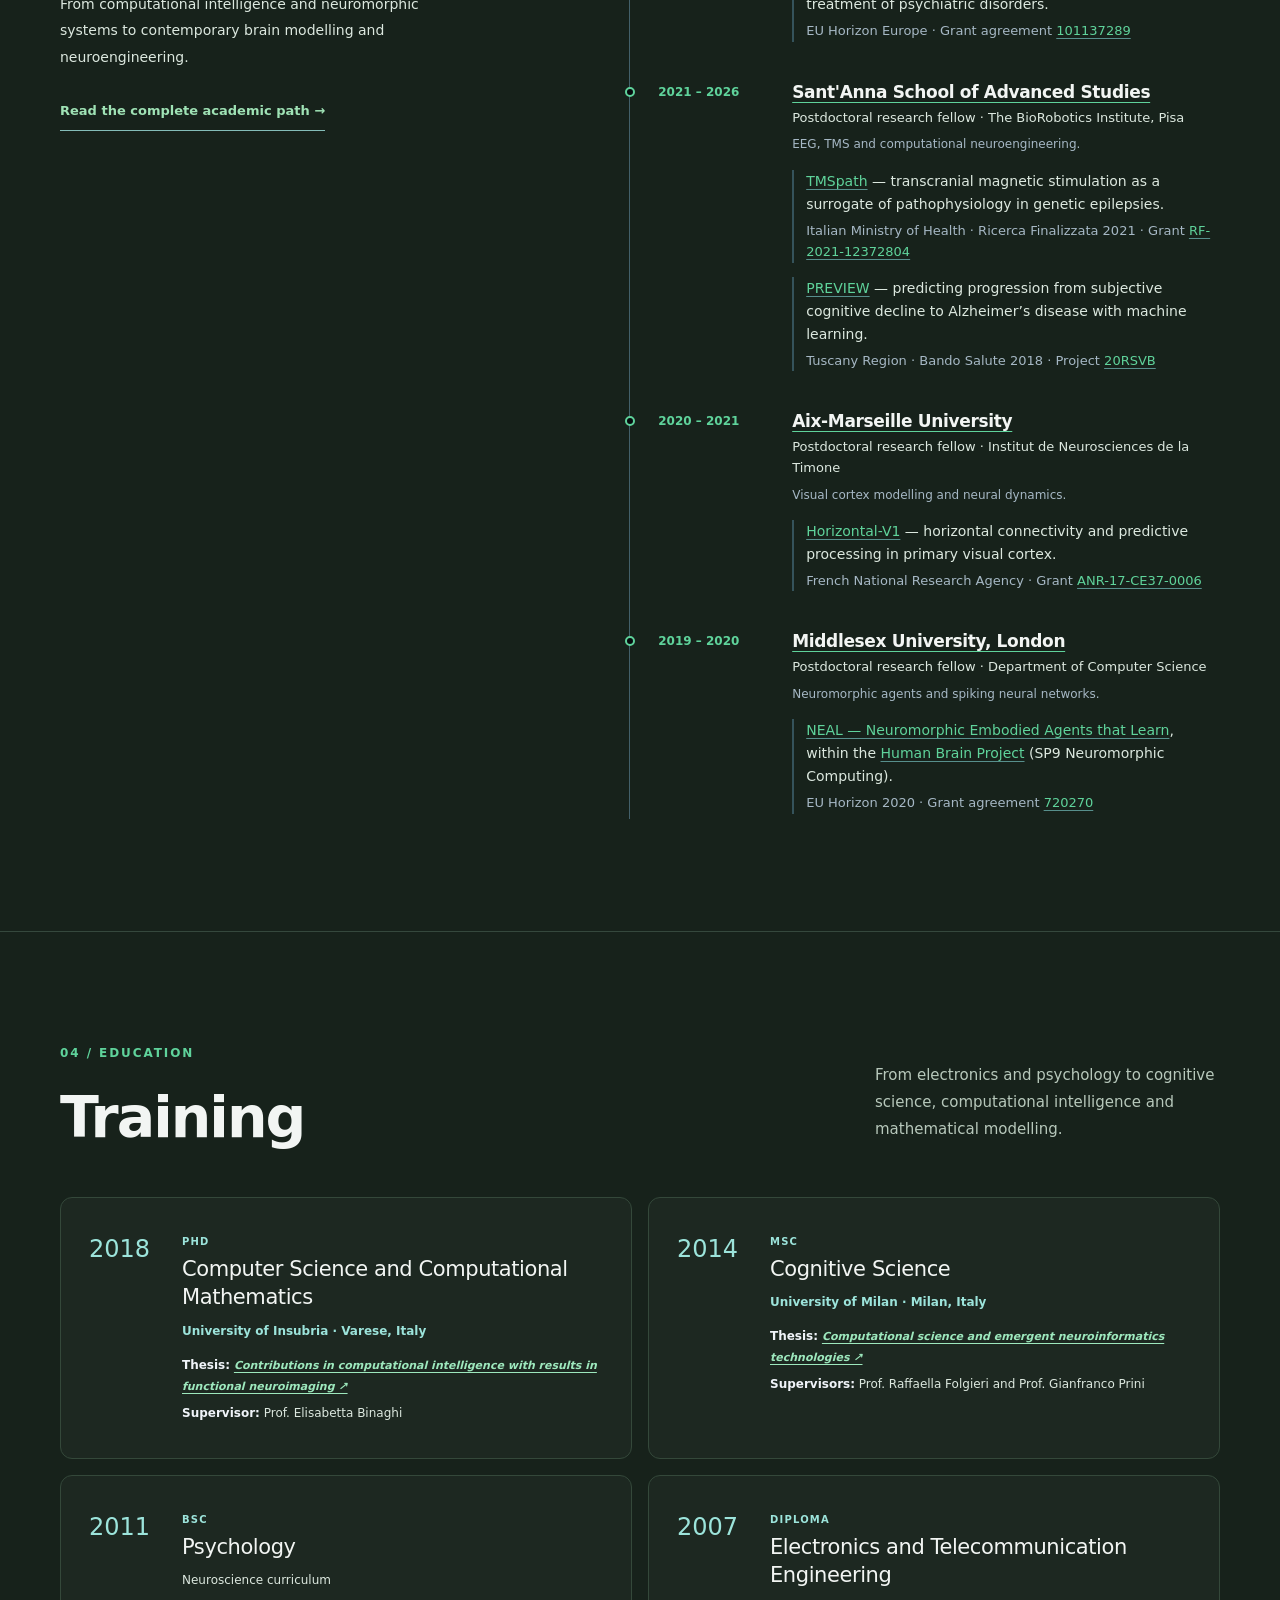
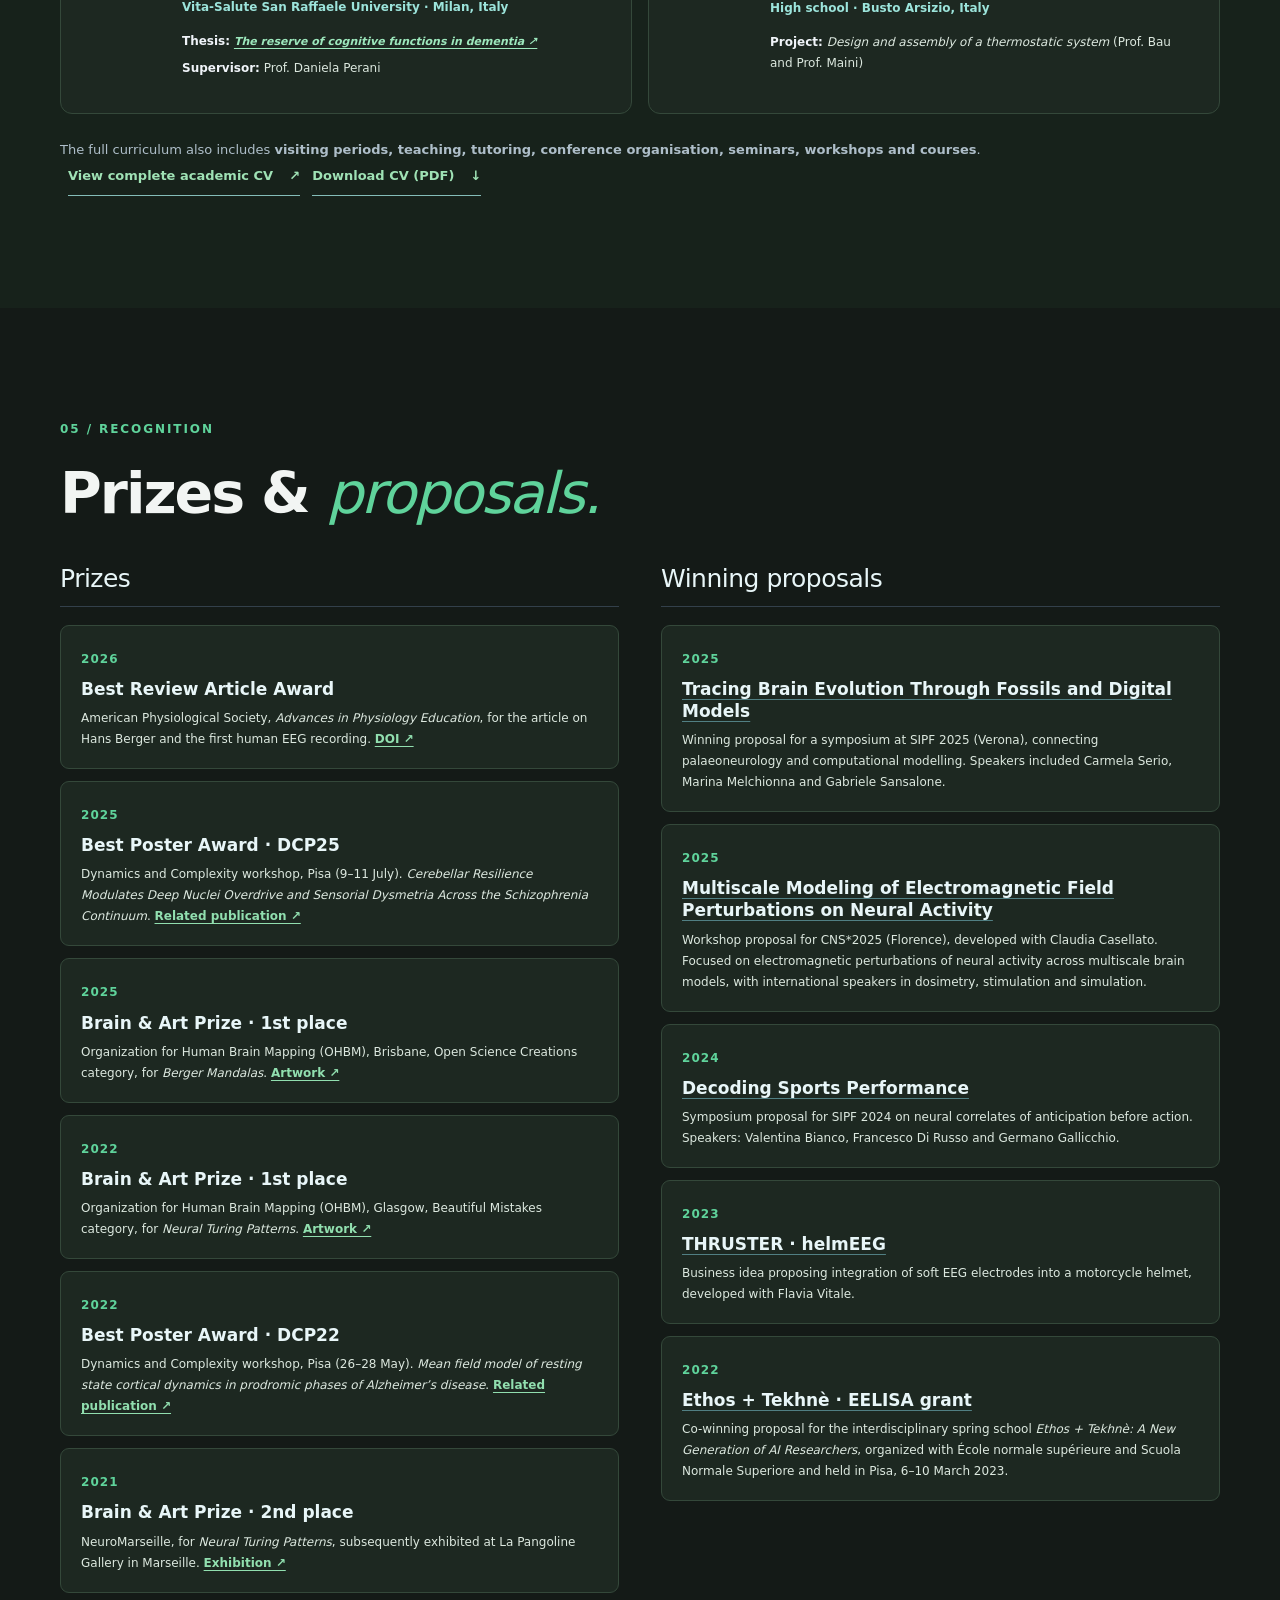
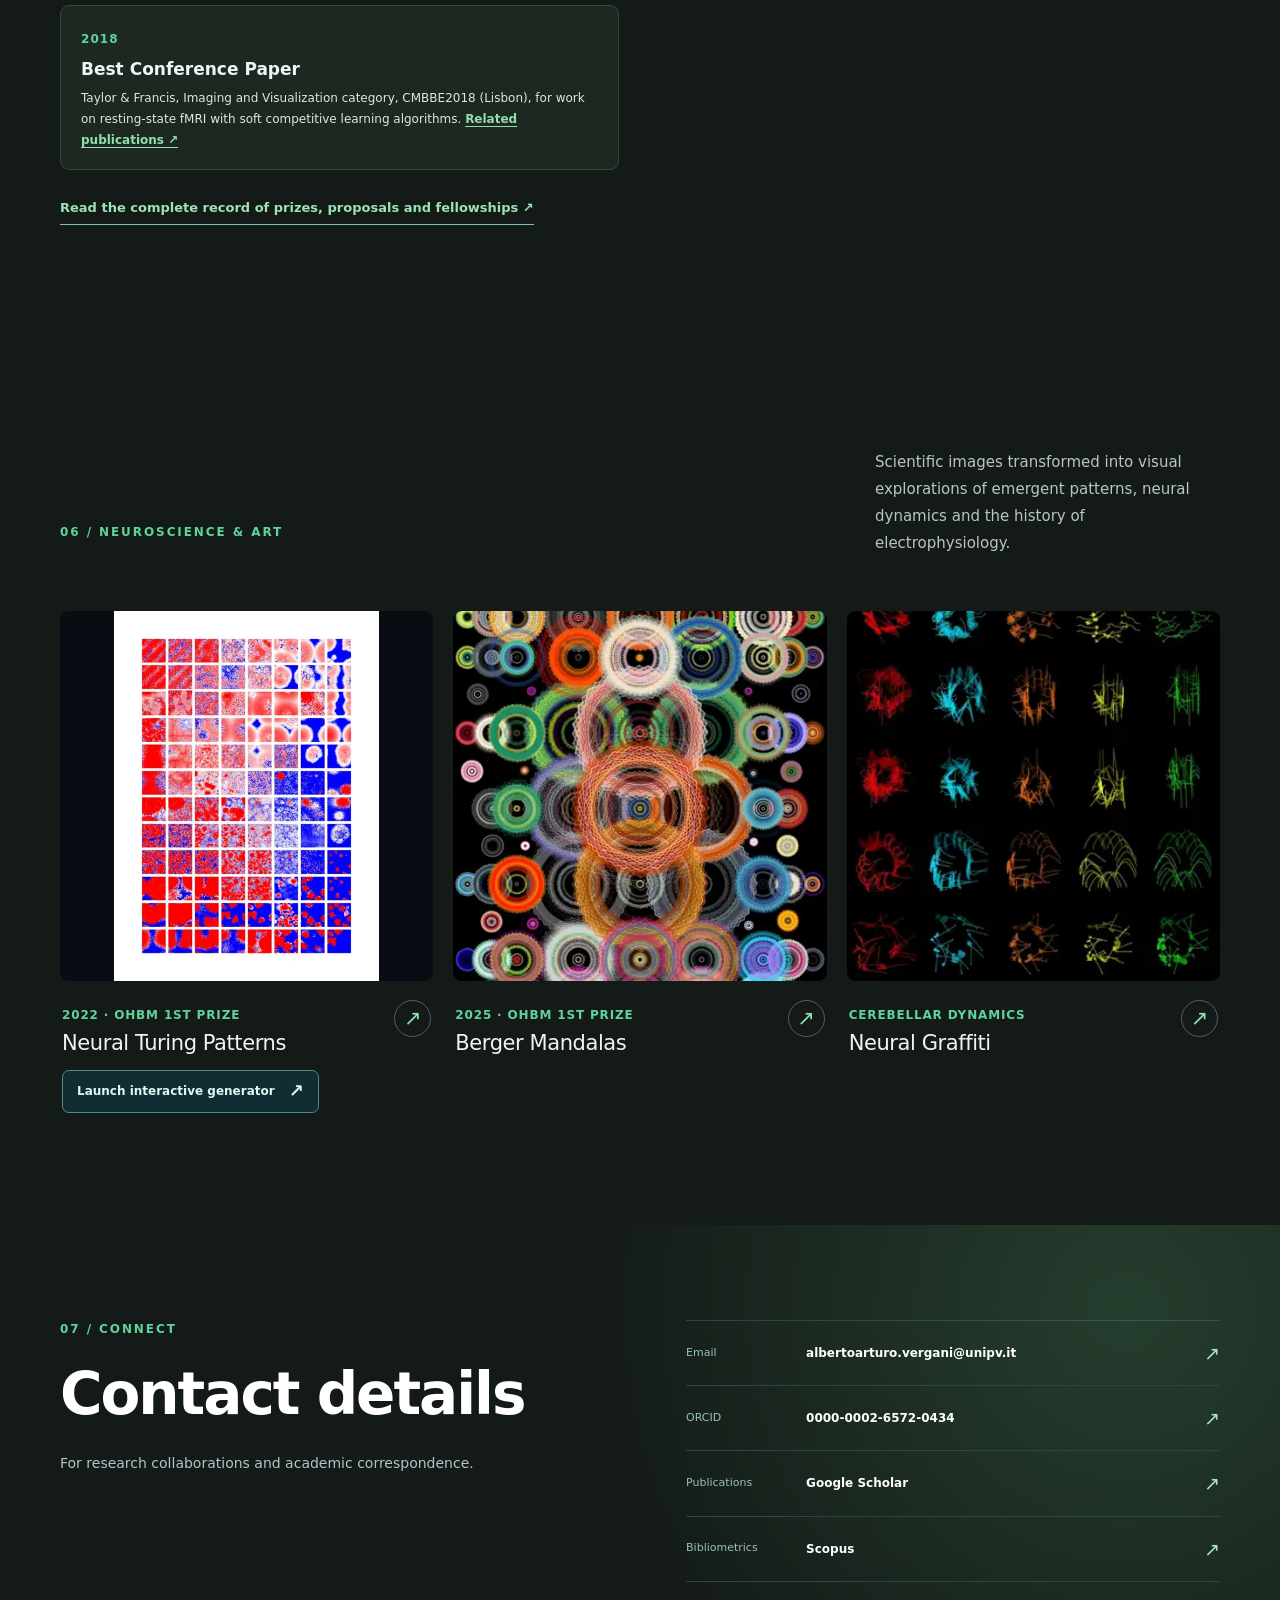
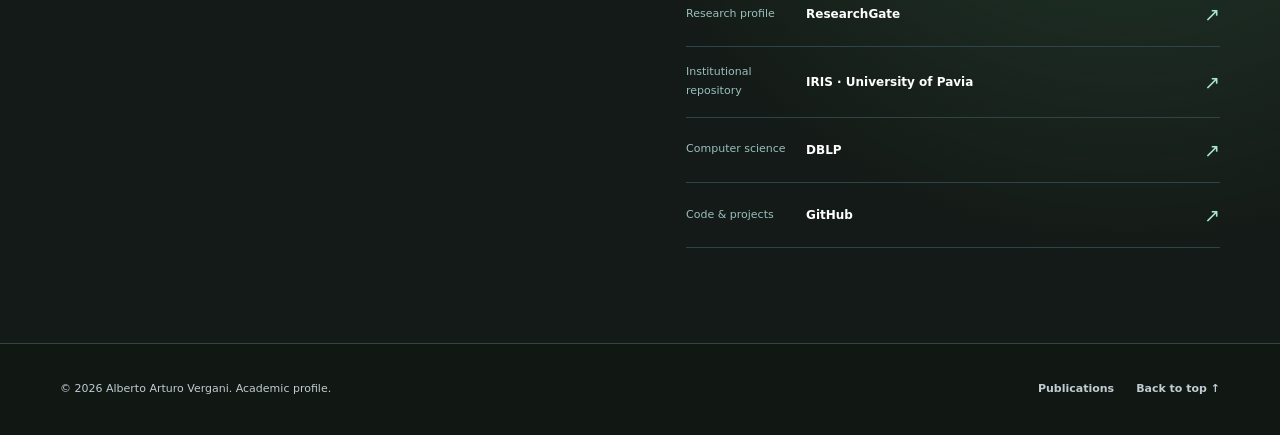
==== commit 5989996b: "Show official Pavia department, Neurophysiology Unit and Egidio D'Angelo lab in hero" ====
--- a/index.html
+++ b/index.html
@@ -15,10 +15,10 @@
 <link href="assets/style.css?v=readability-20261121" rel="stylesheet"/>
 <link href="assets/news.css?v=20261121e" rel="stylesheet"/>
 <script defer="" src="assets/main.js?v=a127805aae3d"></script>
-<script defer src="assets/news.js?v=20261122a"></script>
+<script defer src="assets/news.js?v=20261122b"></script>
 <script defer src="assets/wordcloud.js"></script>
 <script type="application/ld+json">
-  {"@context":"https://schema.org","@type":"Person","name":"Alberto Arturo Vergani","honorificSuffix":"PhD","jobTitle":"Postdoctoral research fellow in Computational Neuroscience","affiliation":{"@type":"Organization","name":"University of Pavia"},"memberOf":{"@type":"Organization","name":"Global Burden of Disease (GBD) Collaborator Network","url":"https://healthdata.org/gbd","parentOrganization":{"@type":"Organization","name":"Institute for Health Metrics and Evaluation (IHME)"}},"sameAs":["https://orcid.org/0000-0002-6572-0434","https://github.com/albertoarturovergani","https://scholar.google.com/citations?user=BqEQTtQAAAAJ"]}
+  {"@context":"https://schema.org","@type":"Person","name":"Alberto Arturo Vergani","honorificSuffix":"PhD","jobTitle":"Postdoctoral research fellow in Computational Neuroscience","affiliation":{"@type":"Organization","name":"Neurophysiology Unit, Department of Brain and Behavioral Sciences","parentOrganization":{"@type":"CollegeOrUniversity","name":"University of Pavia","url":"https://en.unipv.it/en"}},"memberOf":{"@type":"Organization","name":"Global Burden of Disease (GBD) Collaborator Network","url":"https://healthdata.org/gbd","parentOrganization":{"@type":"Organization","name":"Institute for Health Metrics and Evaluation (IHME)"}},"sameAs":["https://orcid.org/0000-0002-6572-0434","https://github.com/albertoarturovergani","https://scholar.google.com/citations?user=BqEQTtQAAAAJ"]}
   </script>
 </head>
 <body data-page="home">
@@ -46,7 +46,7 @@
 <a class="button button-outline" href="#research">Research keywords <span aria-hidden="true">↓</span></a>
 </div>
 <div class="hero-affiliation" role="group" aria-label="Affiliations, memberships and research lines">
-<div class="affiliation-row"><div class="affiliation-role">Postdoctoral research fellow</div><div class="affiliation-content"><p class="affiliation-name"><a href="https://en.unipv.it/en" target="_blank" rel="noopener noreferrer">University of Pavia</a> <span class="affiliation-meta">Italy</span></p><div class="affiliation-links"><a href="https://dangelo.unipv.it/" target="_blank" rel="noopener noreferrer">Egidio D'Angelo's Lab</a> <span aria-hidden="true">·</span> <a href="https://cerebhub.eu/" target="_blank" rel="noopener noreferrer">CerebHub</a></div></div></div>
+<div class="affiliation-row"><div class="affiliation-role">Postdoctoral research fellow</div><div class="affiliation-content"><p class="affiliation-name"><a href="https://en.unipv.it/en" target="_blank" rel="noopener noreferrer">University of Pavia</a> <span class="affiliation-meta">Italy</span></p><p class="affiliation-meta">Department of Brain and Behavioral Sciences</p><div class="affiliation-links"><span>Neurophysiology Unit</span> <span aria-hidden="true">·</span> <a href="https://dangelo.unipv.it/" target="_blank" rel="noopener noreferrer">Egidio D'Angelo's Lab</a> <span aria-hidden="true">·</span> <a href="https://cerebhub.eu/" target="_blank" rel="noopener noreferrer">CerebHub</a></div></div></div>
 <div class="affiliation-row"><div class="affiliation-role">Member · International Research Network</div><div class="affiliation-content"><p class="affiliation-name"><a href="https://healthdata.org/gbd" target="_blank" rel="noopener noreferrer">Global Burden of Disease (GBD) Collaborator Network</a></p><p class="affiliation-meta">Institute for Health Metrics and Evaluation (IHME) · University of Washington</p></div></div>
 <div class="affiliation-row"><div class="affiliation-role" id="hero-research-label">Research lines</div><nav class="affiliation-research-links" aria-labelledby="hero-research-label">
 <a class="research-line-link" href="publications.html?topics=computer-science,machine-learning" aria-label="Publications in computational intelligence">Computational intelligence</a>
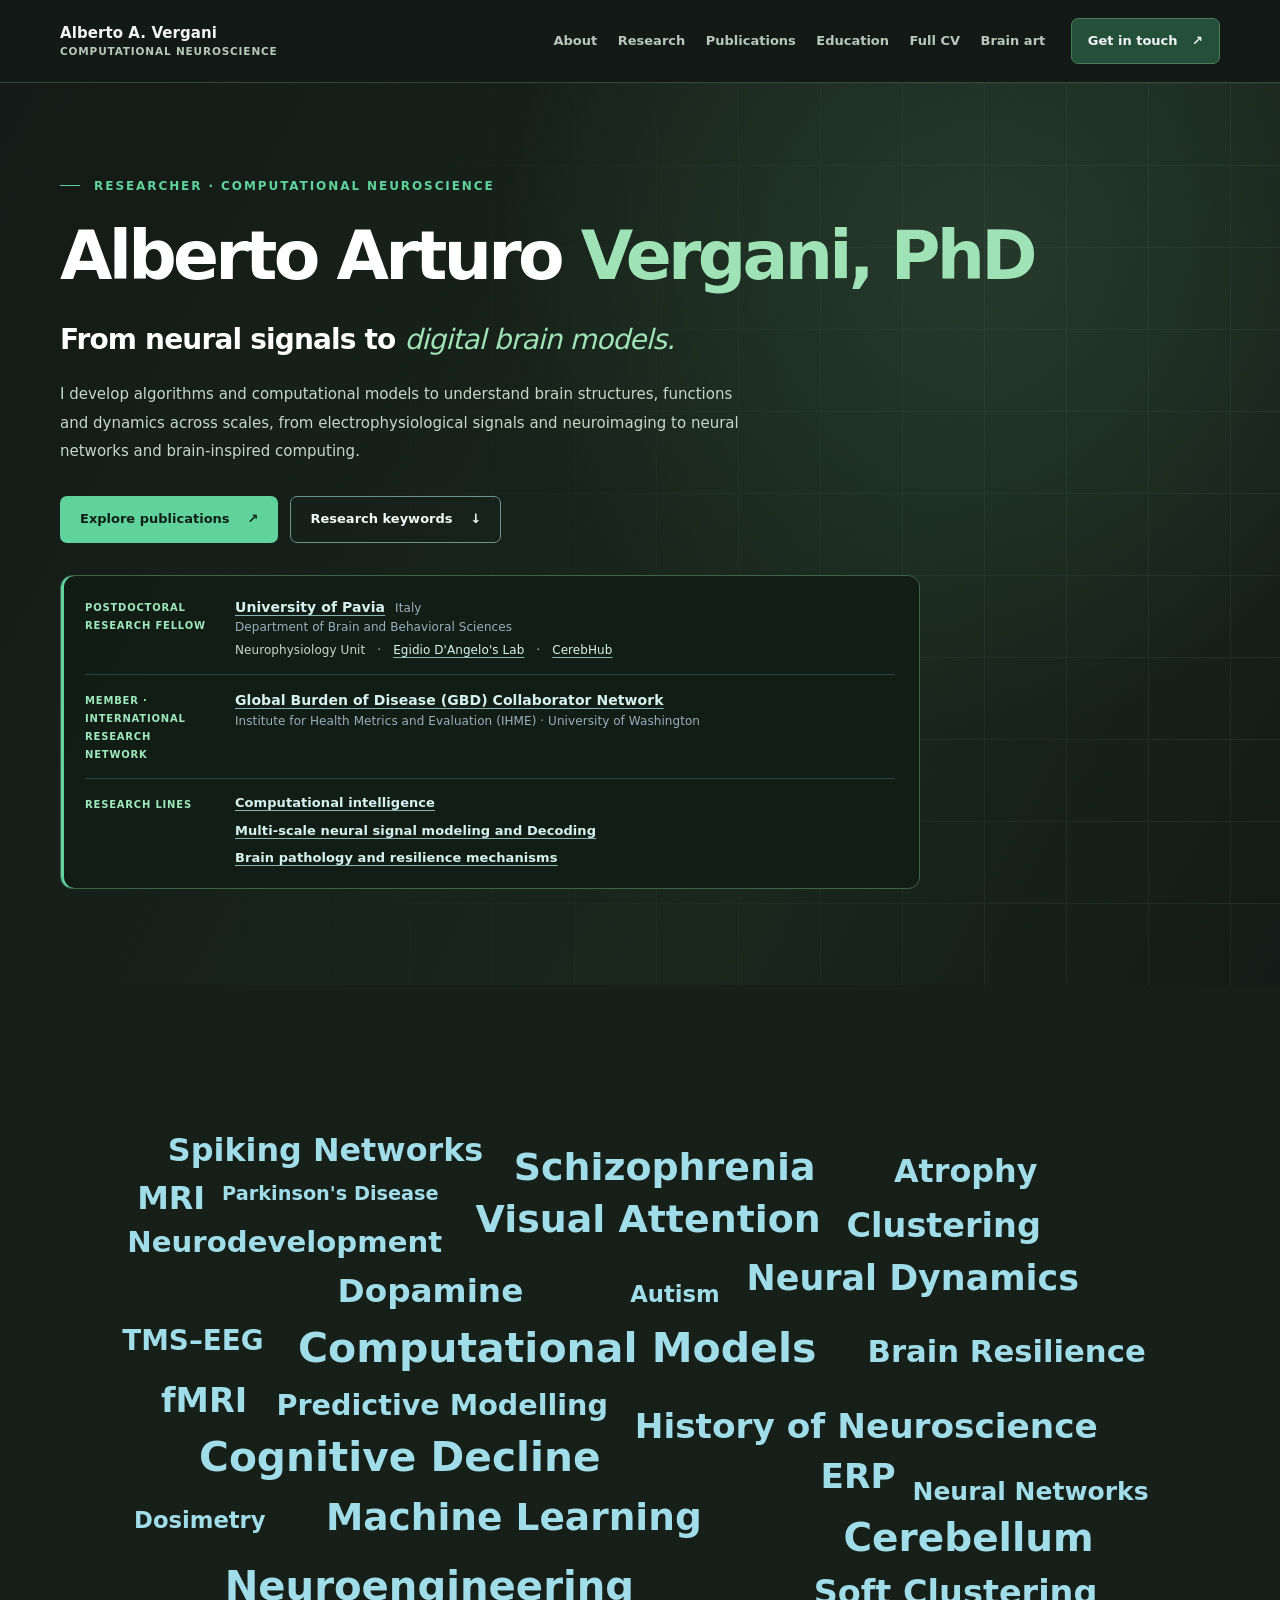
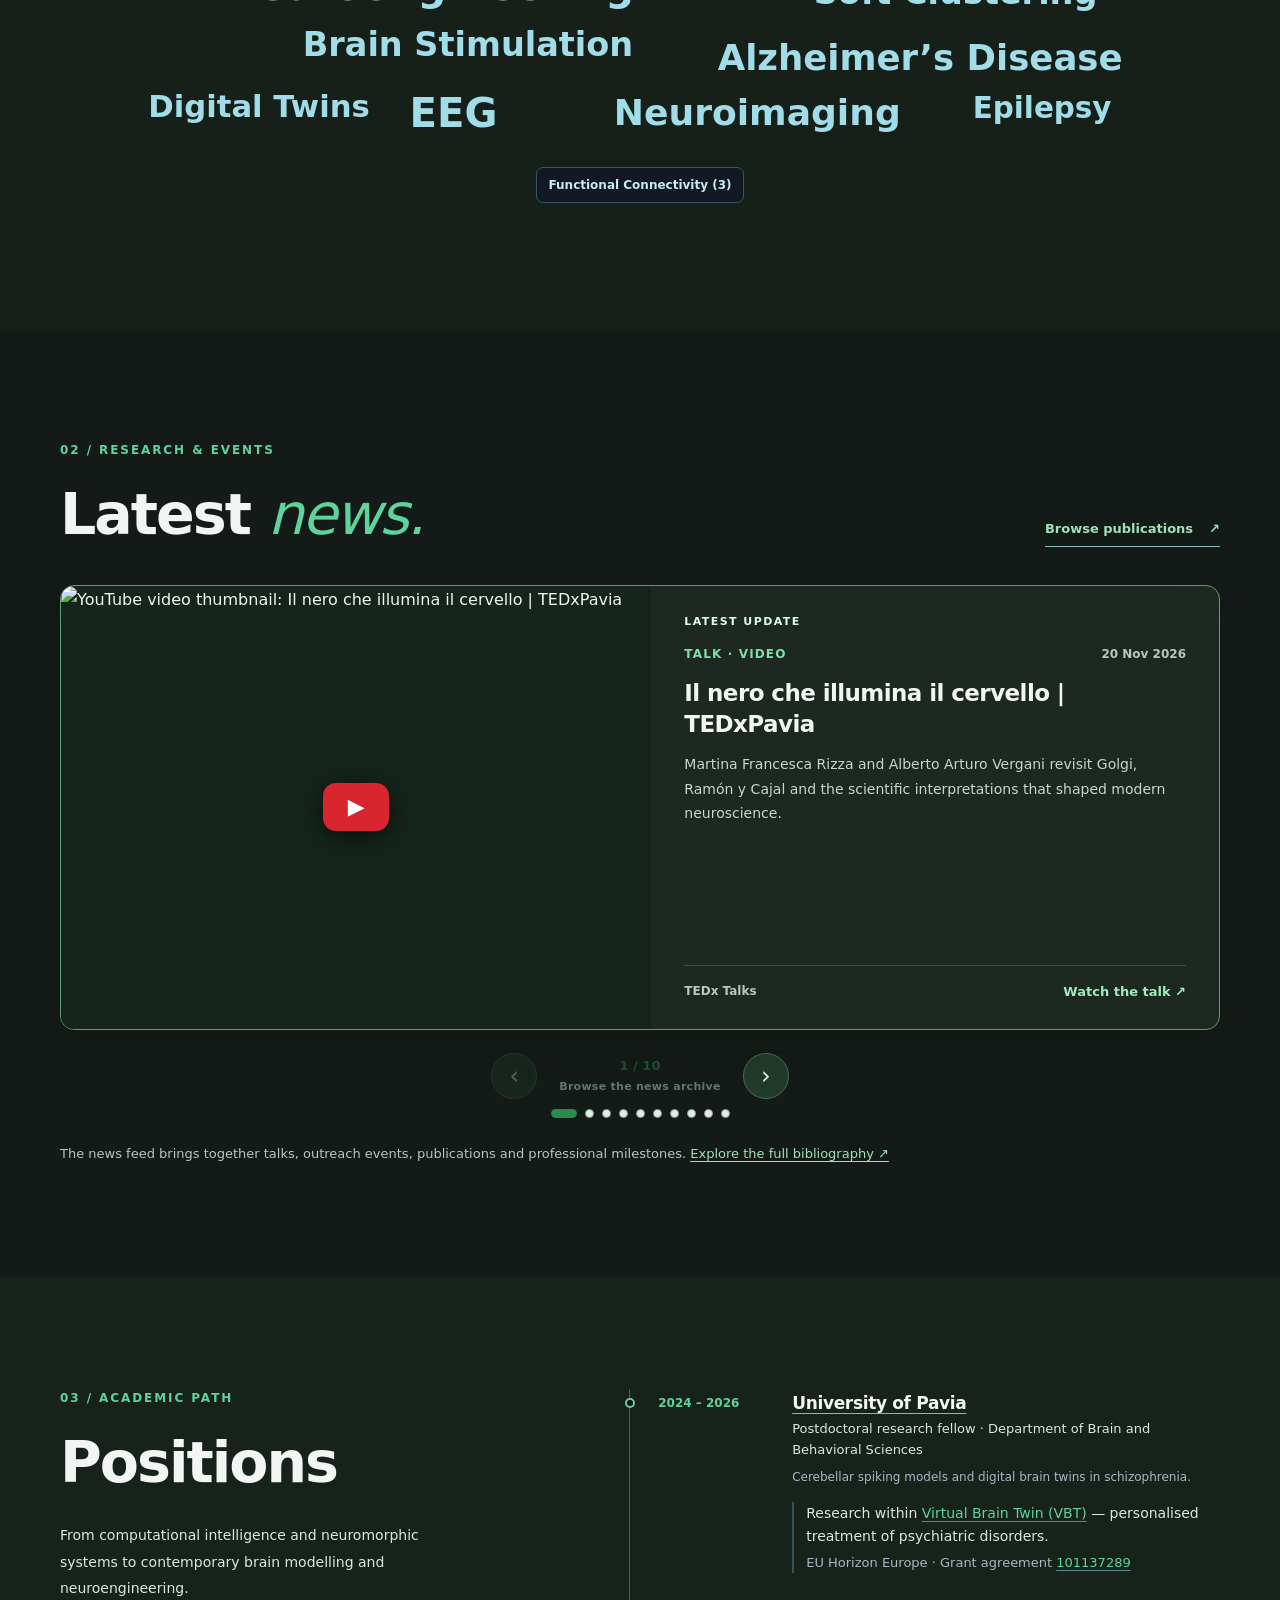
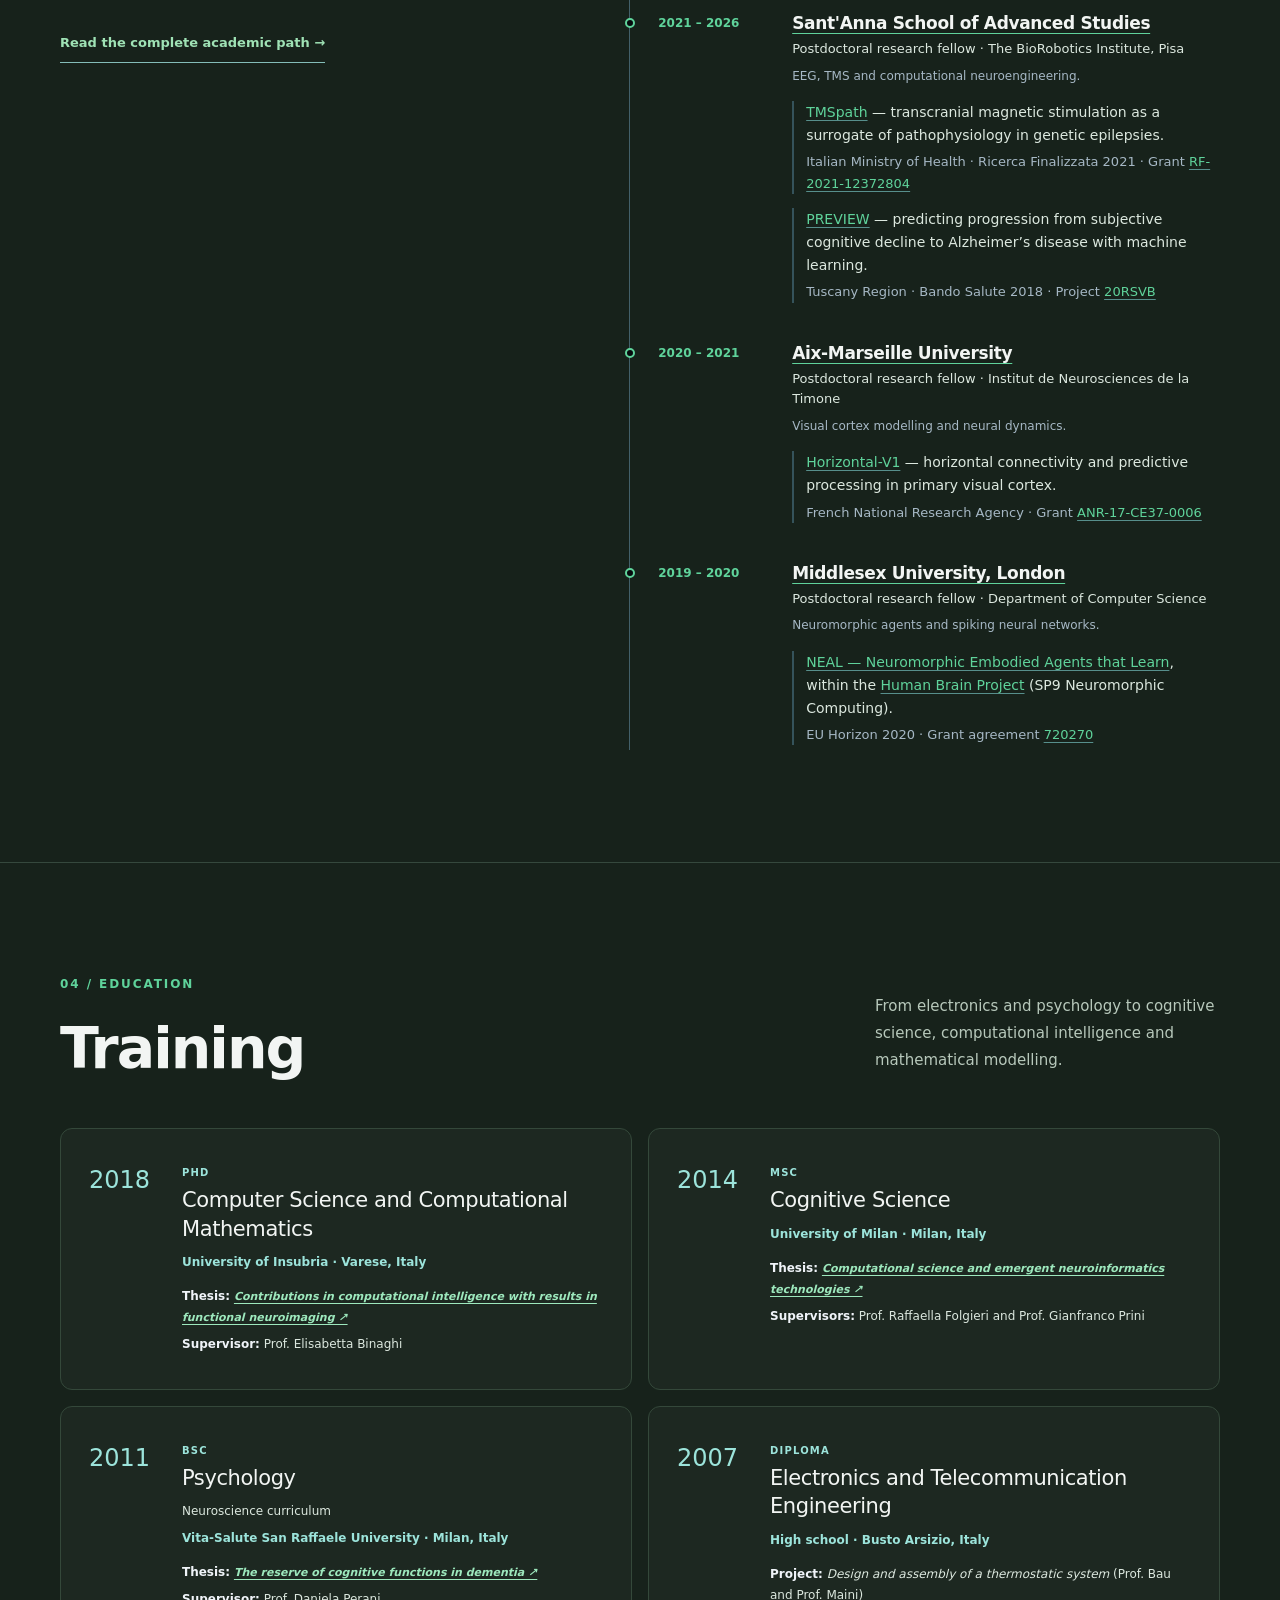
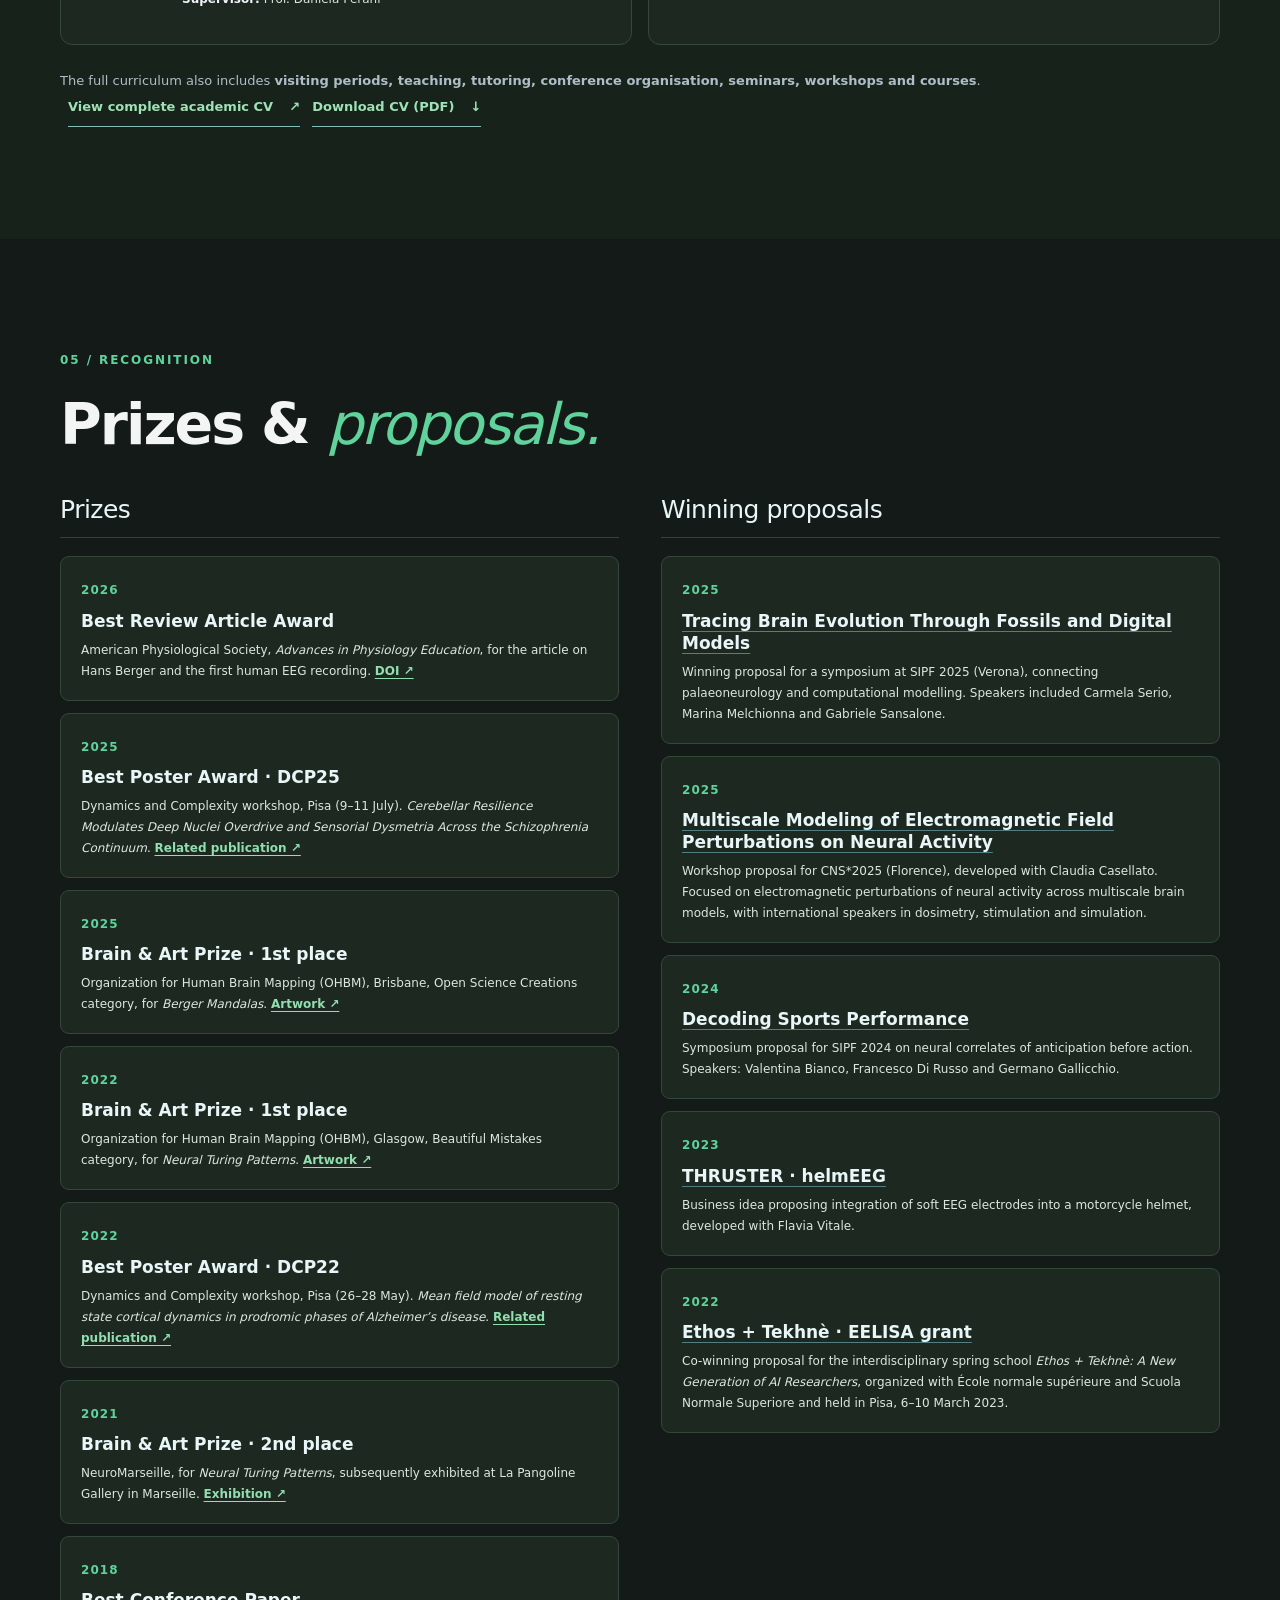
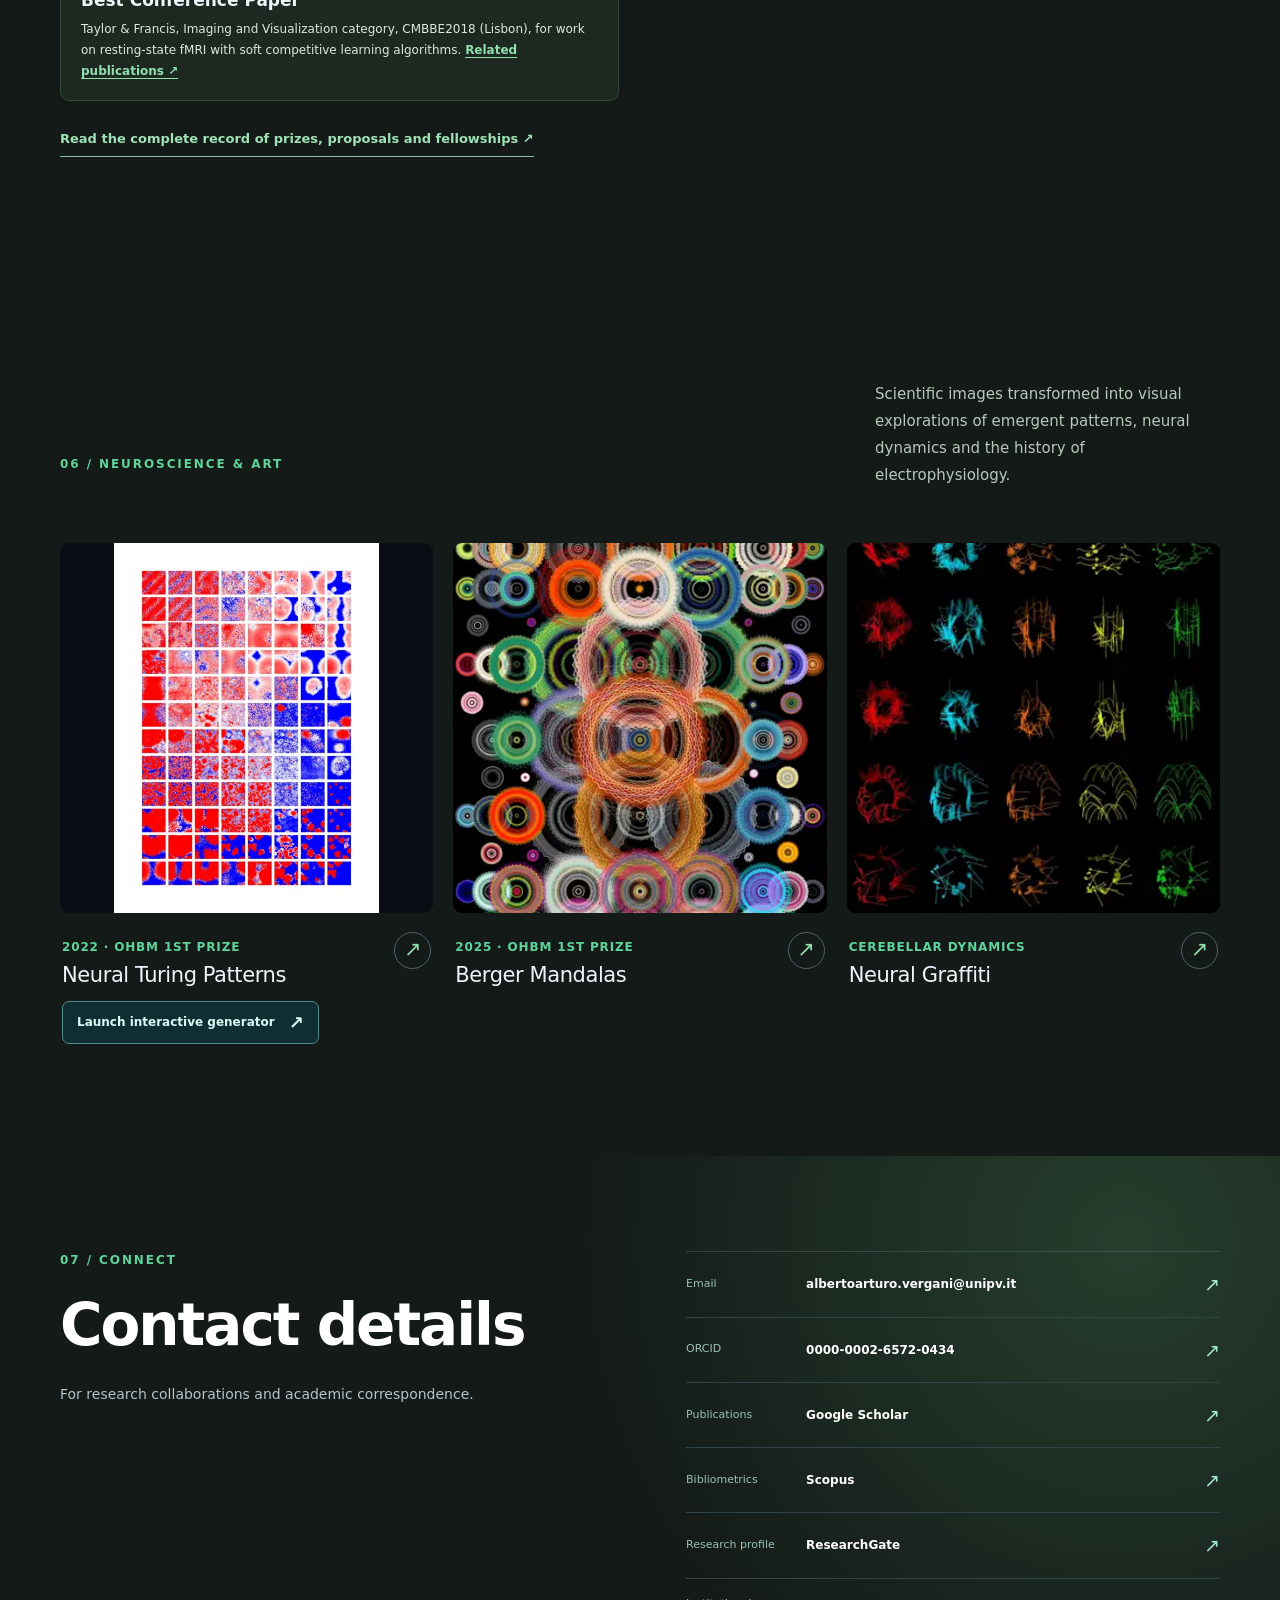
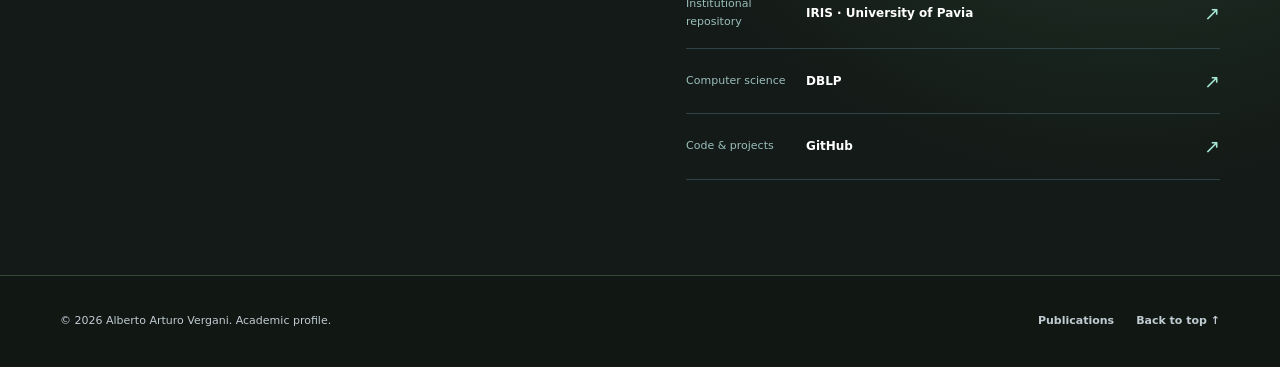
==== commit 20d33b58: "Update research line wording and remove Latest news intro" ====
--- a/index.html
+++ b/index.html
@@ -50,7 +50,7 @@
 <div class="affiliation-row"><div class="affiliation-role">Member · International Research Network</div><div class="affiliation-content"><p class="affiliation-name"><a href="https://healthdata.org/gbd" target="_blank" rel="noopener noreferrer">Global Burden of Disease (GBD) Collaborator Network</a></p><p class="affiliation-meta">Institute for Health Metrics and Evaluation (IHME) · University of Washington</p></div></div>
 <div class="affiliation-row"><div class="affiliation-role" id="hero-research-label">Research lines</div><nav class="affiliation-research-links" aria-labelledby="hero-research-label">
 <a class="research-line-link" href="publications.html?topics=computer-science,machine-learning" aria-label="Publications in computational intelligence">Computational intelligence</a>
-<a class="research-line-link" href="publications.html?topics=eeg,neuroimaging,neuroengineering,brain-modelling,spiking-networks" aria-label="Publications in multi-scale neural signal modeling and analysis">Multi-scale neural signal modeling and analysis</a>
+<a class="research-line-link" href="publications.html?topics=eeg,neuroimaging,neuroengineering,brain-modelling,spiking-networks" aria-label="Publications in multi-scale neural signal modeling and analysis">Multi-scale neural signal modeling and Decoding</a>
 <a class="research-line-link" href="publications.html?keyword=brain-resilience" aria-label="Publications about brain pathology and resilience mechanisms">Brain pathology and resilience mechanisms</a>
 </nav></div>
 </div>
@@ -76,7 +76,7 @@
 <section class="section selected-section" id="selected-work" aria-labelledby="latest-news-heading">
 <div class="container">
 <div class="section-heading slim-heading"><div><p class="eyebrow">02 / RESEARCH &amp; EVENTS</p><h2 id="latest-news-heading">Latest <em>news.</em></h2></div><a class="text-link" href="publications.html">Browse publications <span aria-hidden="true">↗</span></a></div>
-<p class="latest-news-intro">Recent research, public engagement, talks and professional milestones in one chronological feed.</p>
+
 <div class="news-carousel" id="latest-news-carousel" tabindex="0" aria-roledescription="carousel" aria-label="Recent research, talks and outreach news">
 <div class="latest-news-grid" id="latest-news-items" aria-live="polite" aria-atomic="true">
 <article class="news-card news-card--video">
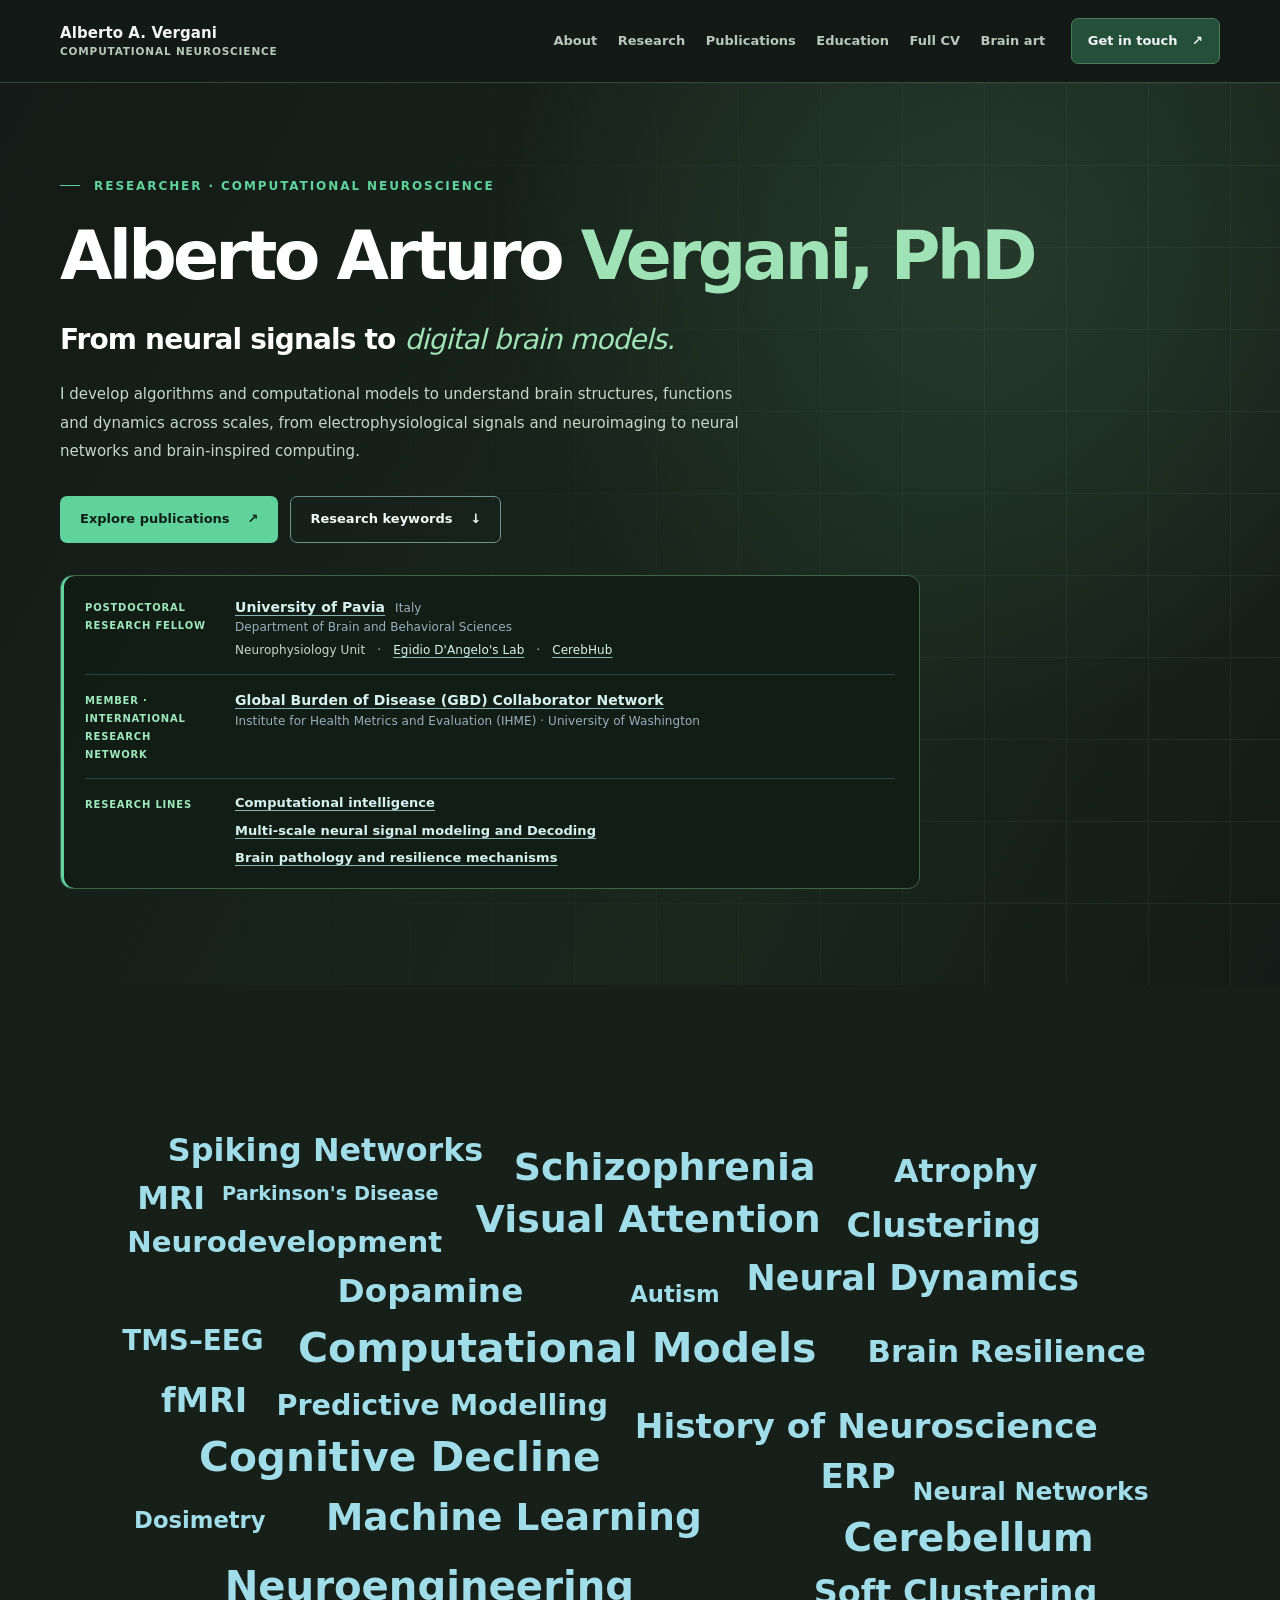
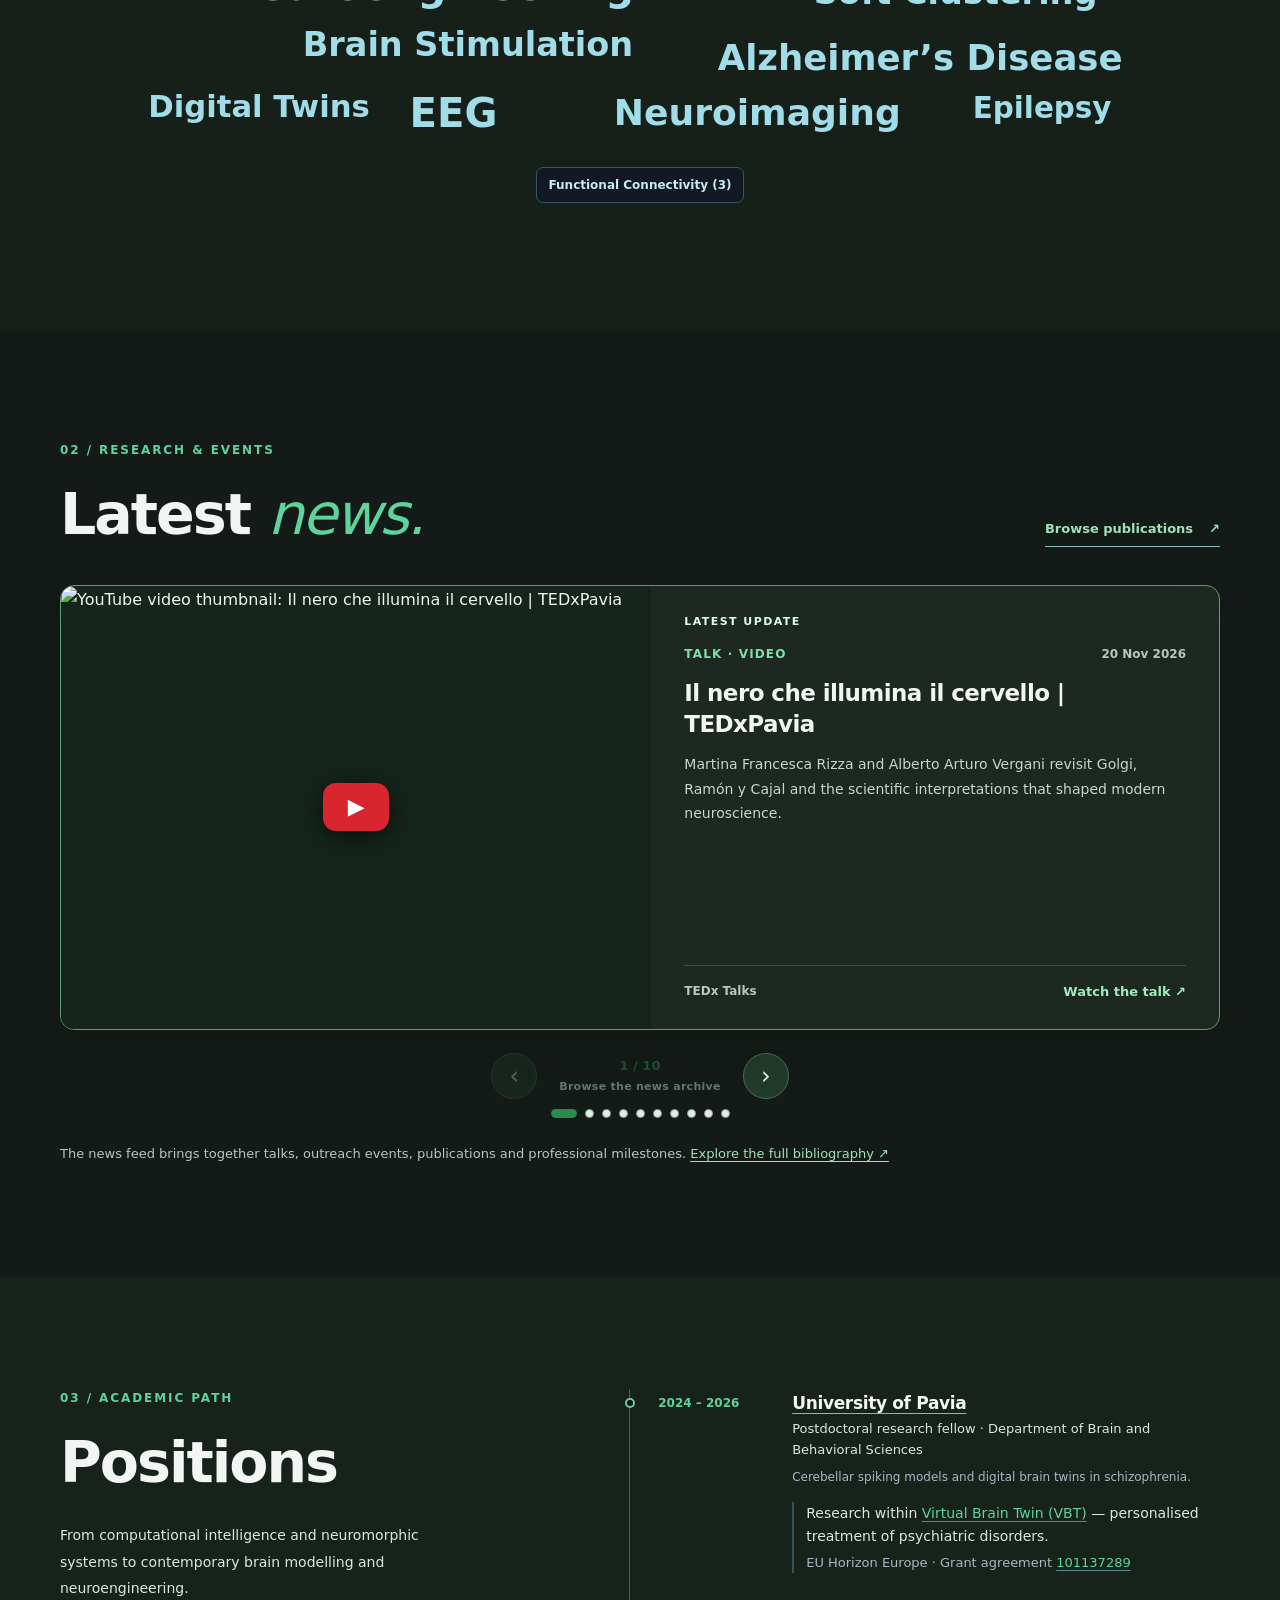
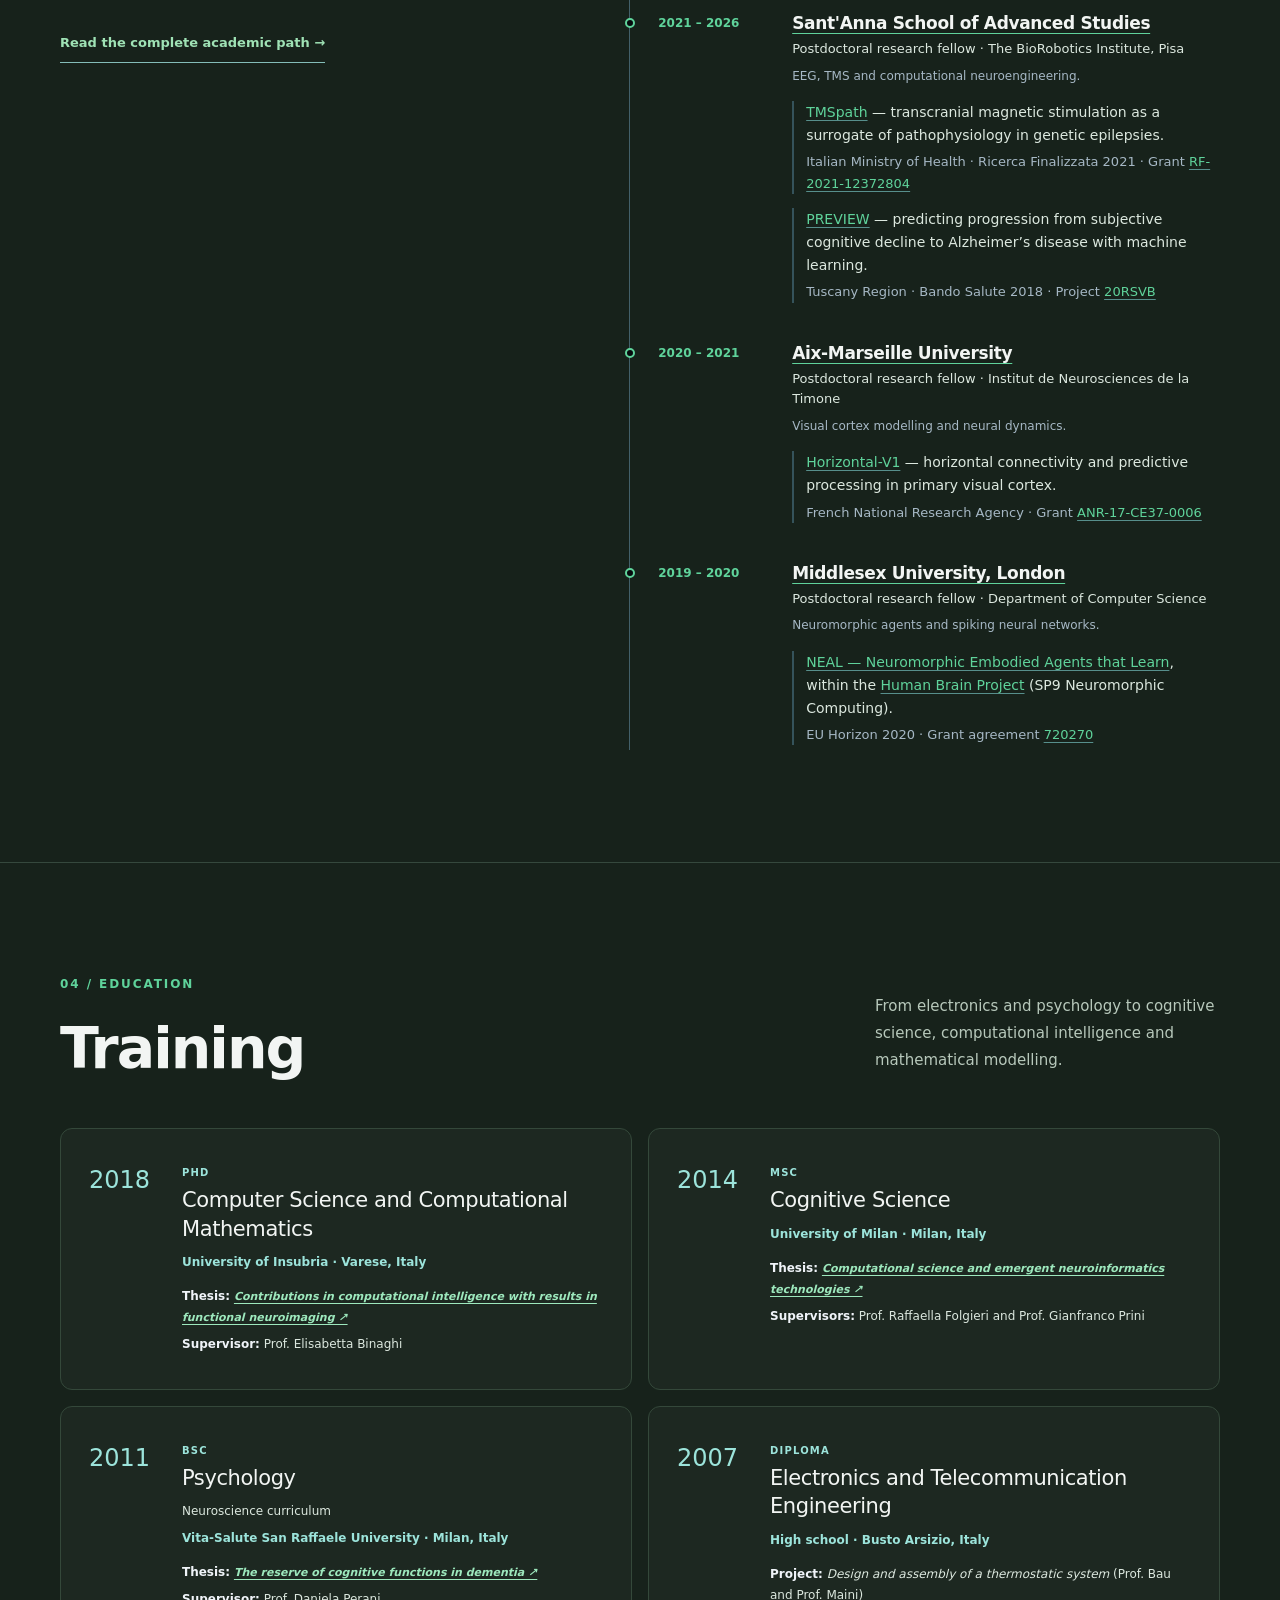
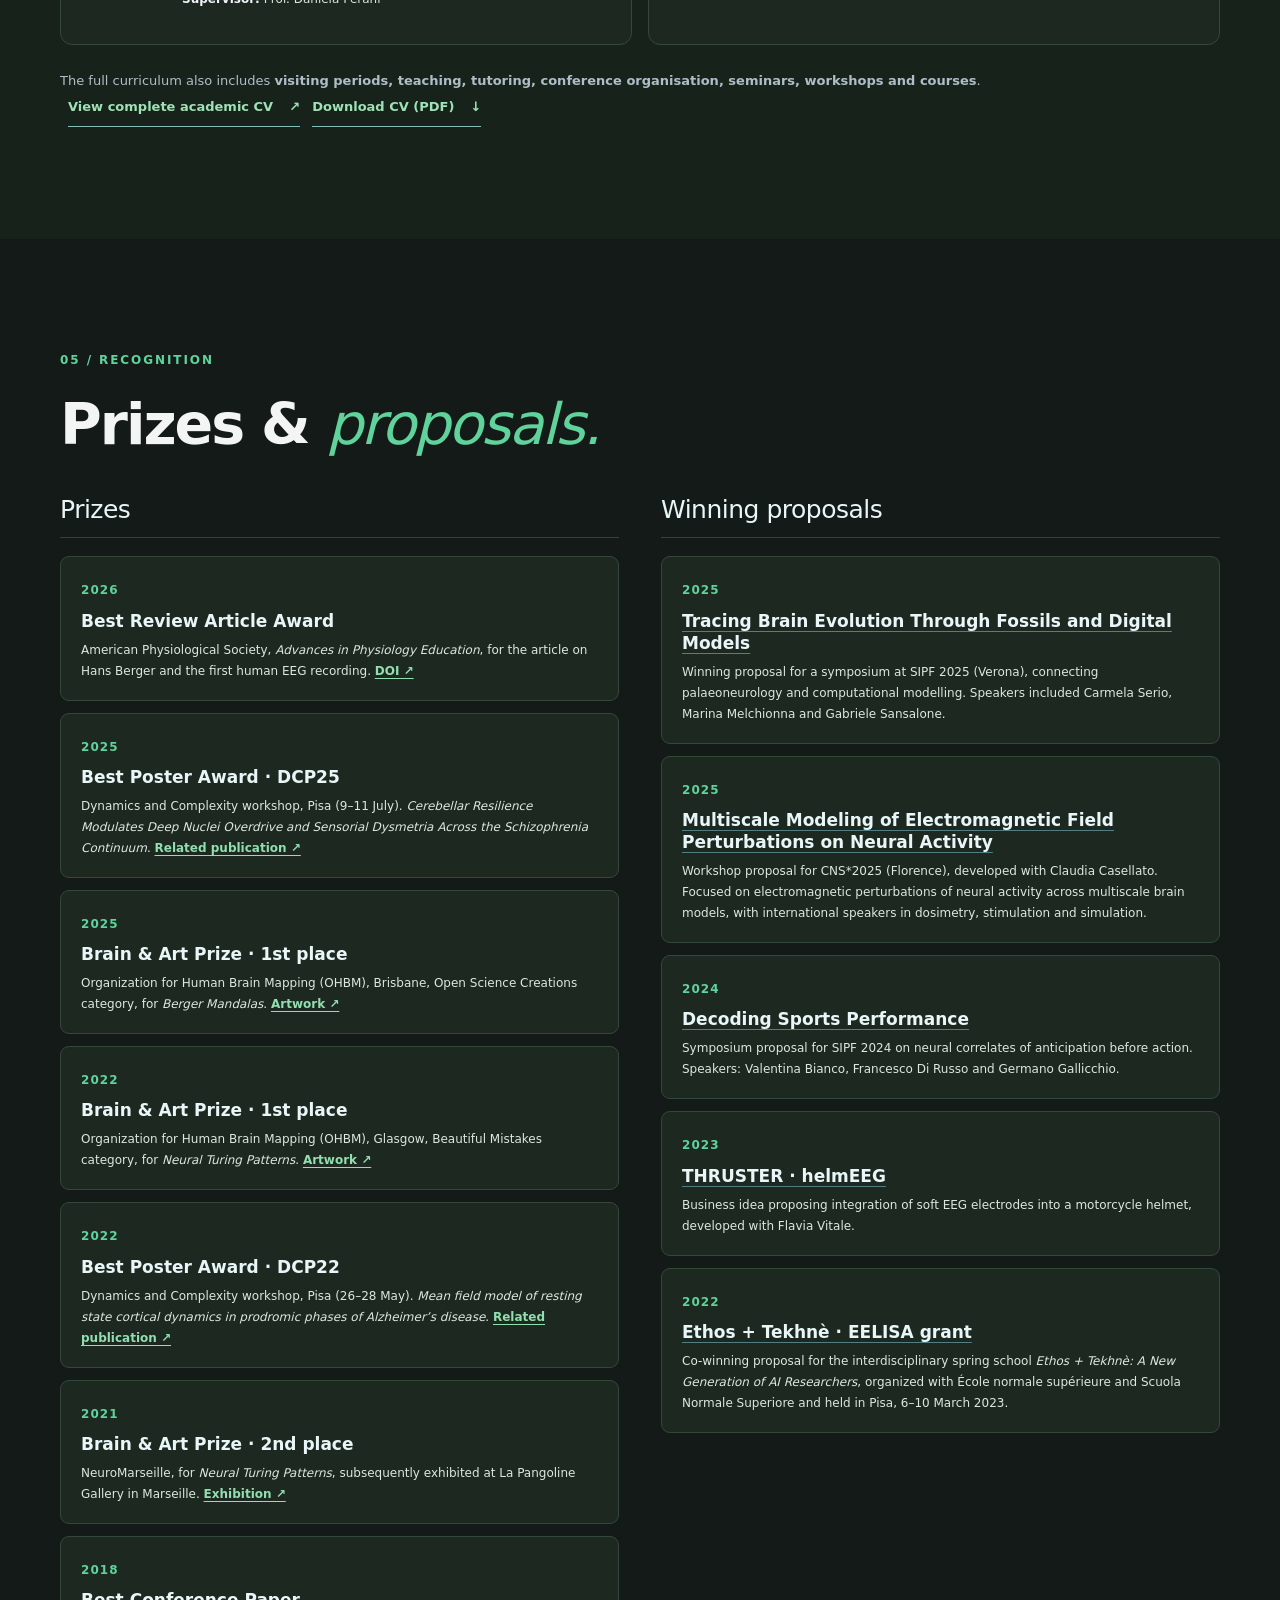
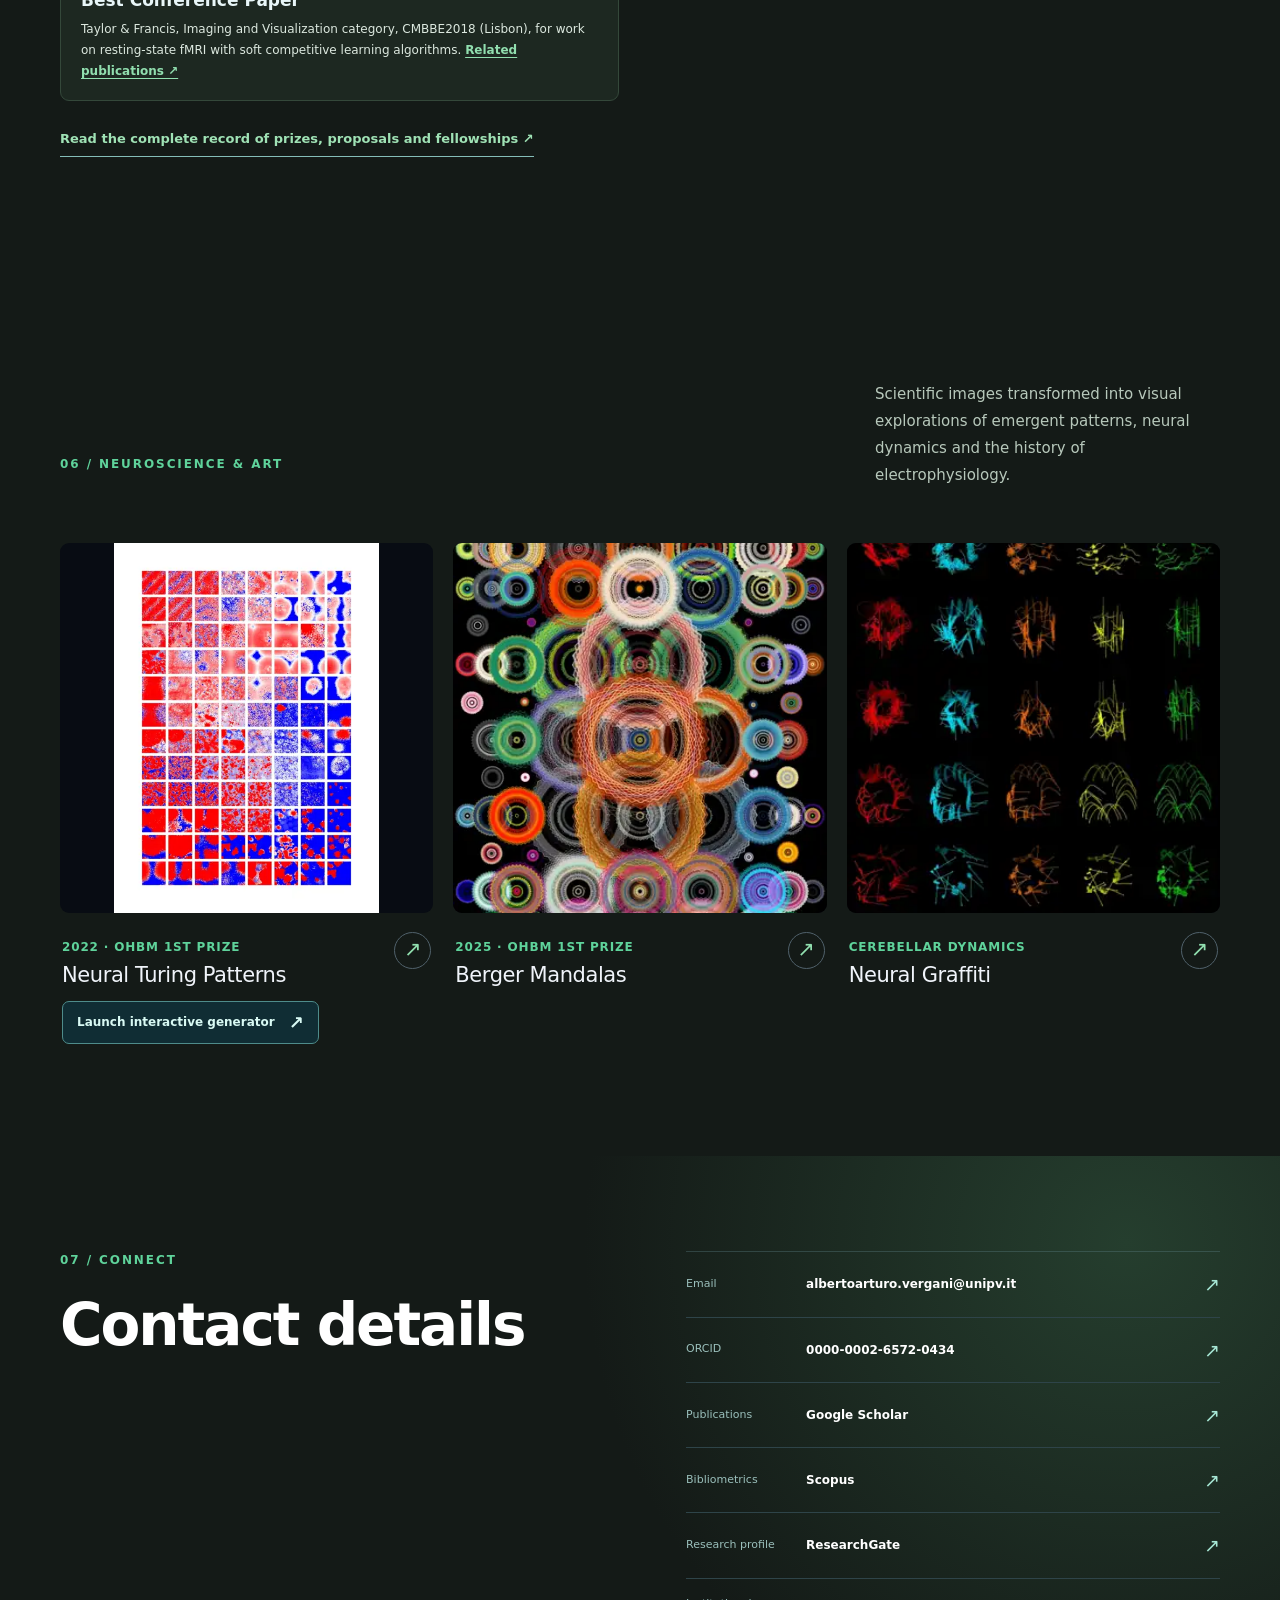
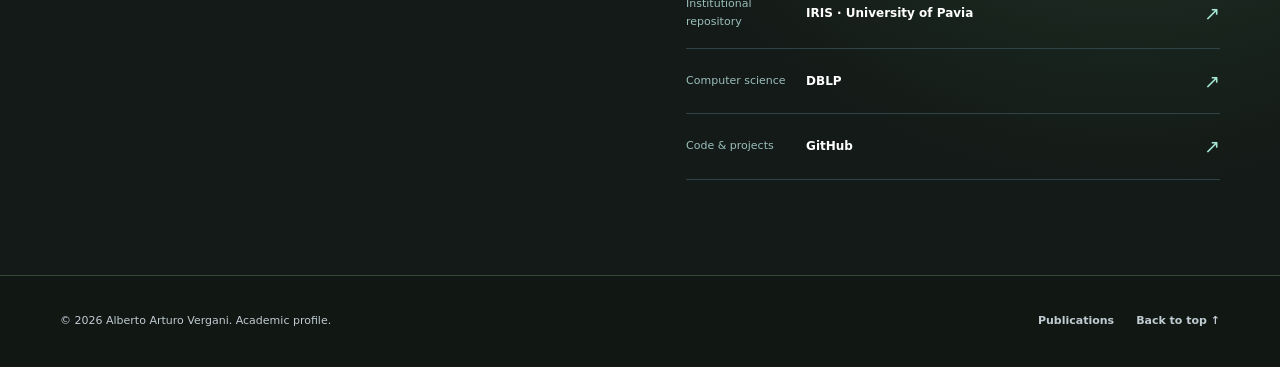
==== commit 08d581b6: "Remove contact section introductory sentence" ====
--- a/index.html
+++ b/index.html
@@ -149,7 +149,7 @@
 <div class="contact-intro">
 <p class="eyebrow light-eyebrow">07 / CONNECT</p>
 <h2>Contact details</h2>
-<p>For research collaborations and academic correspondence.</p>
+
 
 </div>
 <div class="contact-links" aria-label="Academic profiles and contact links">
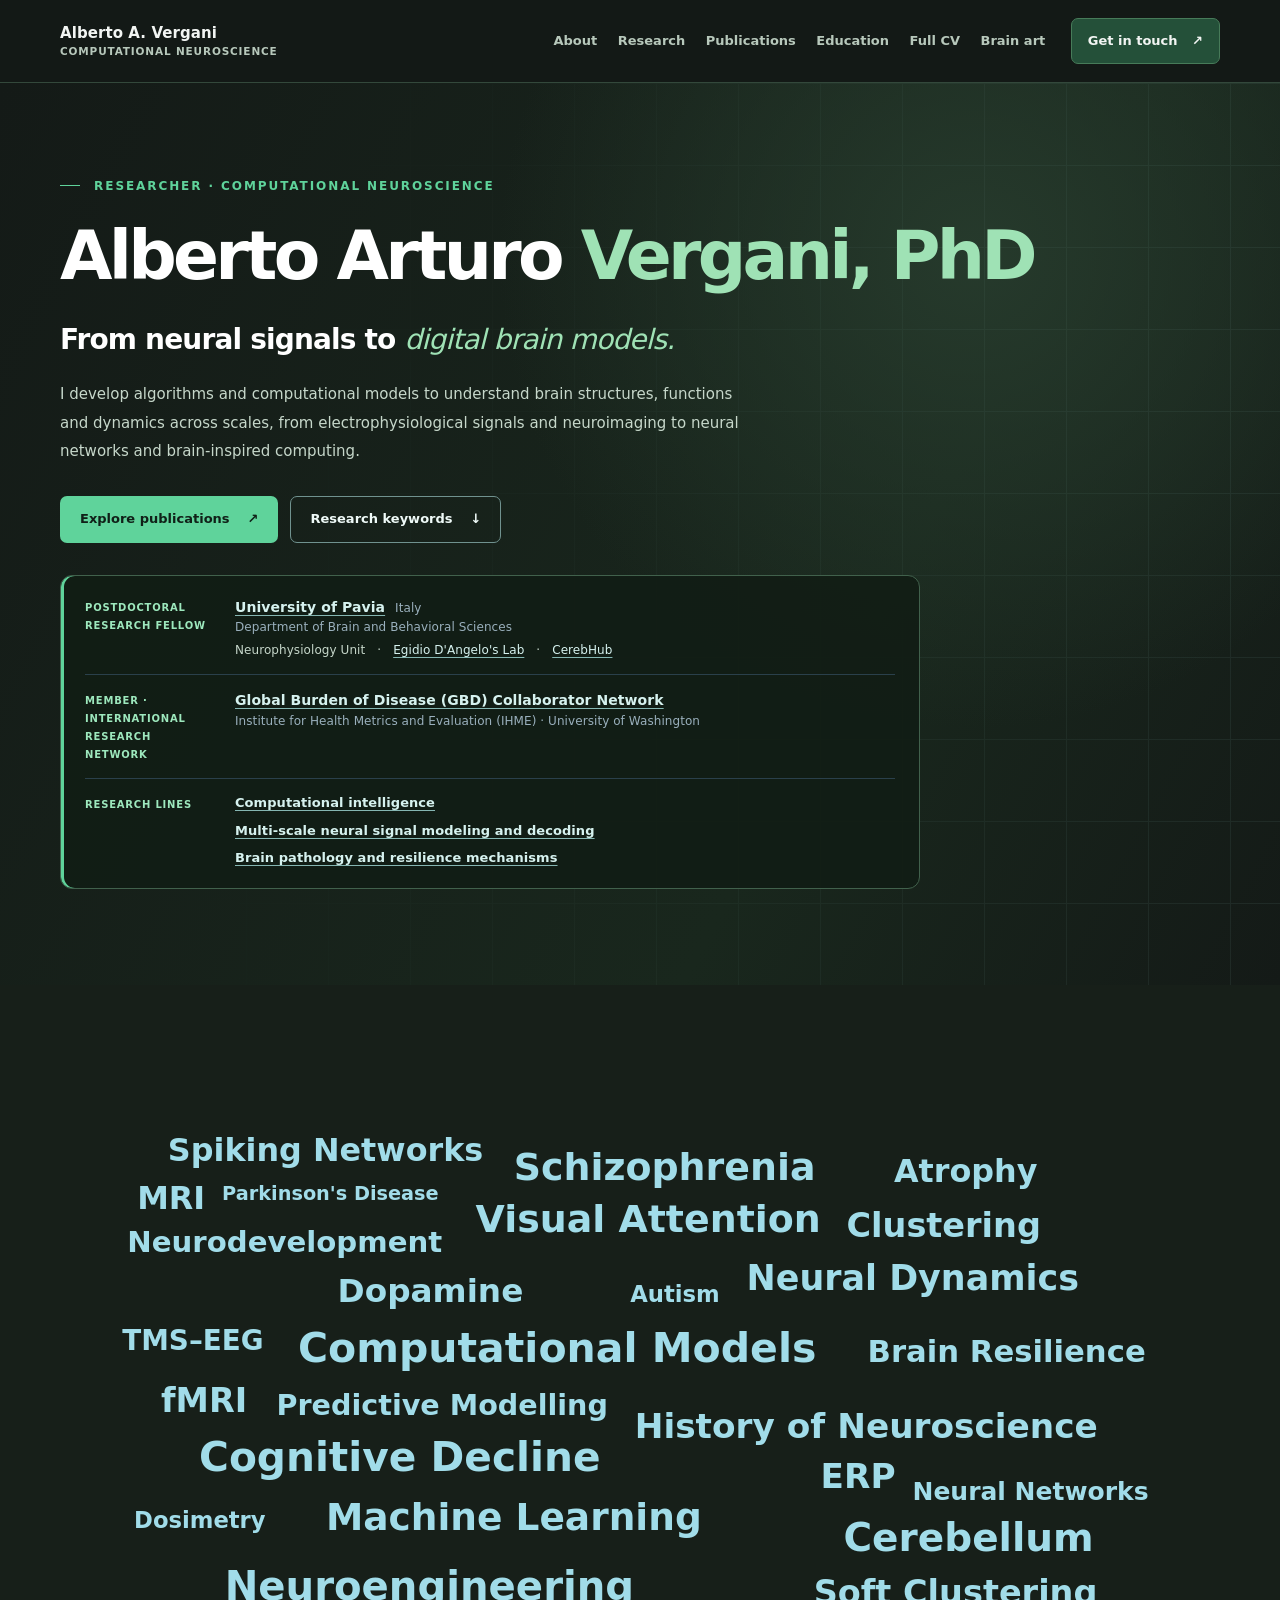
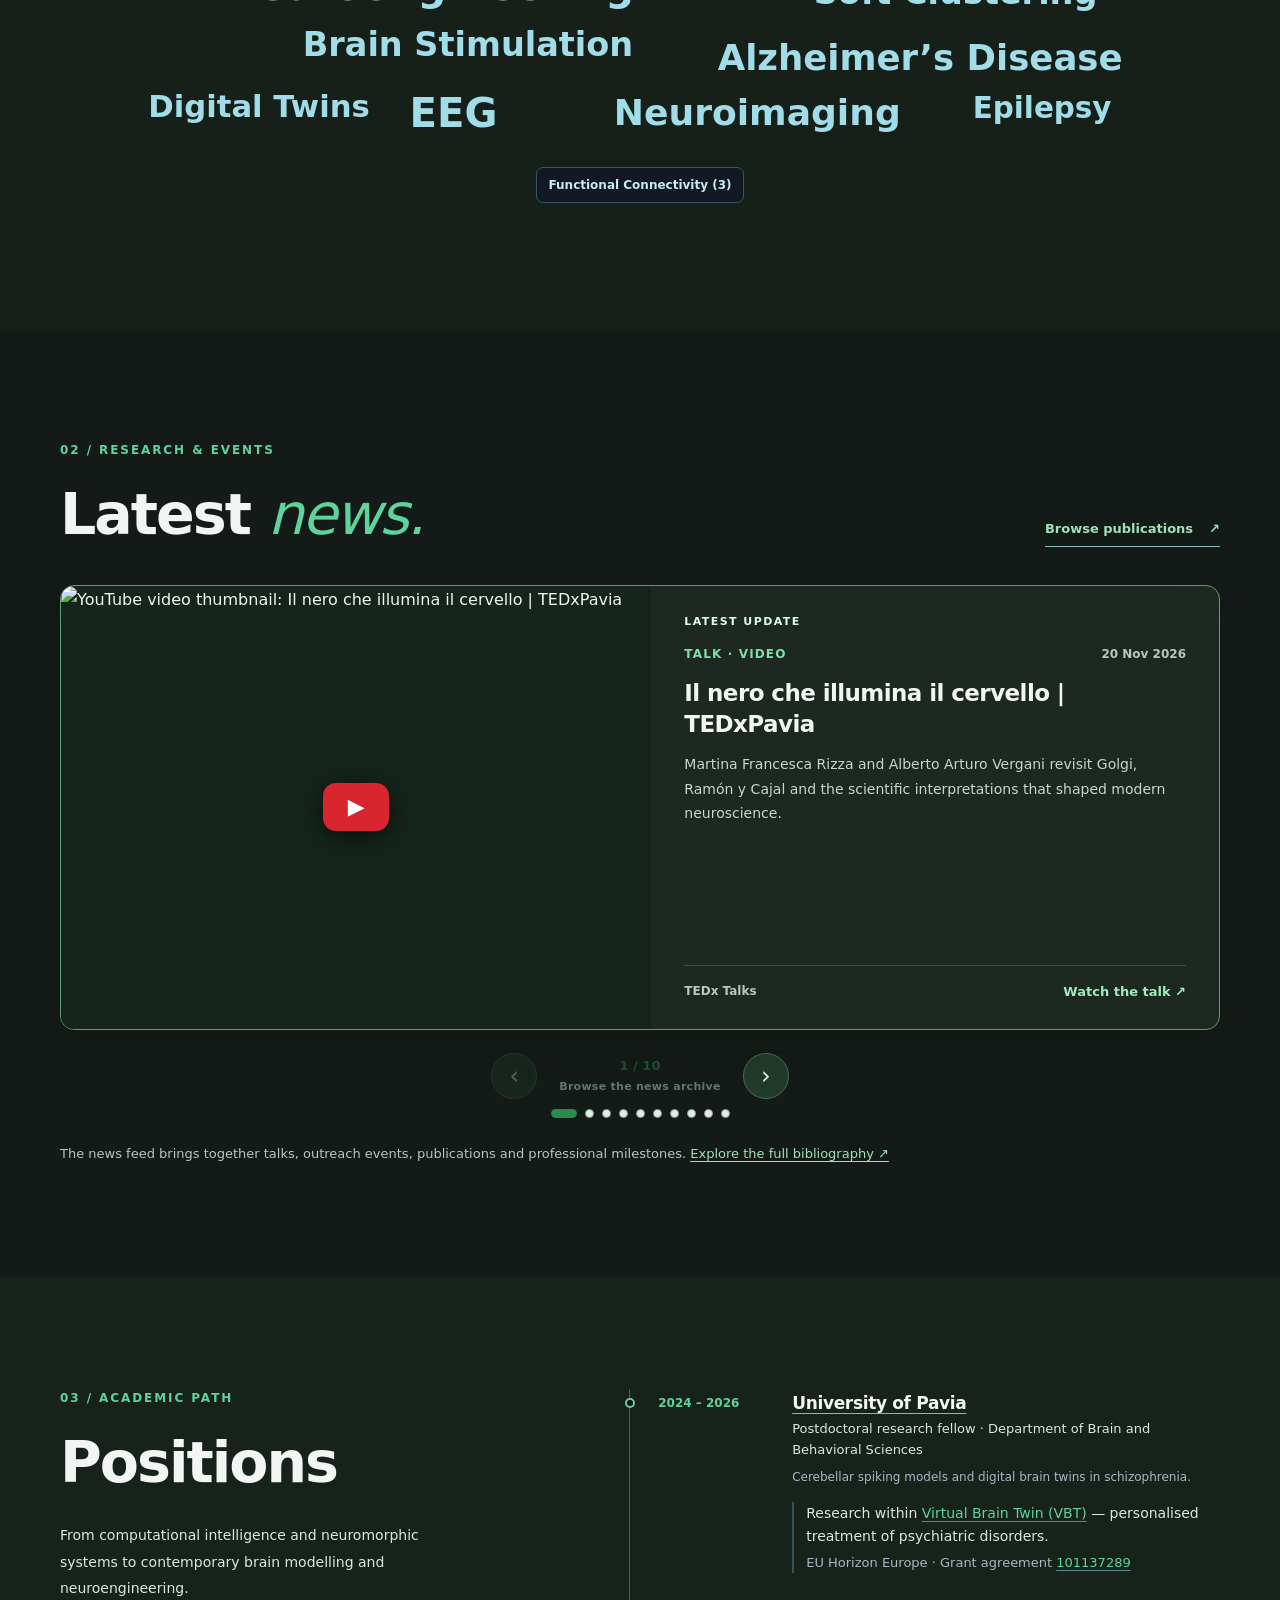
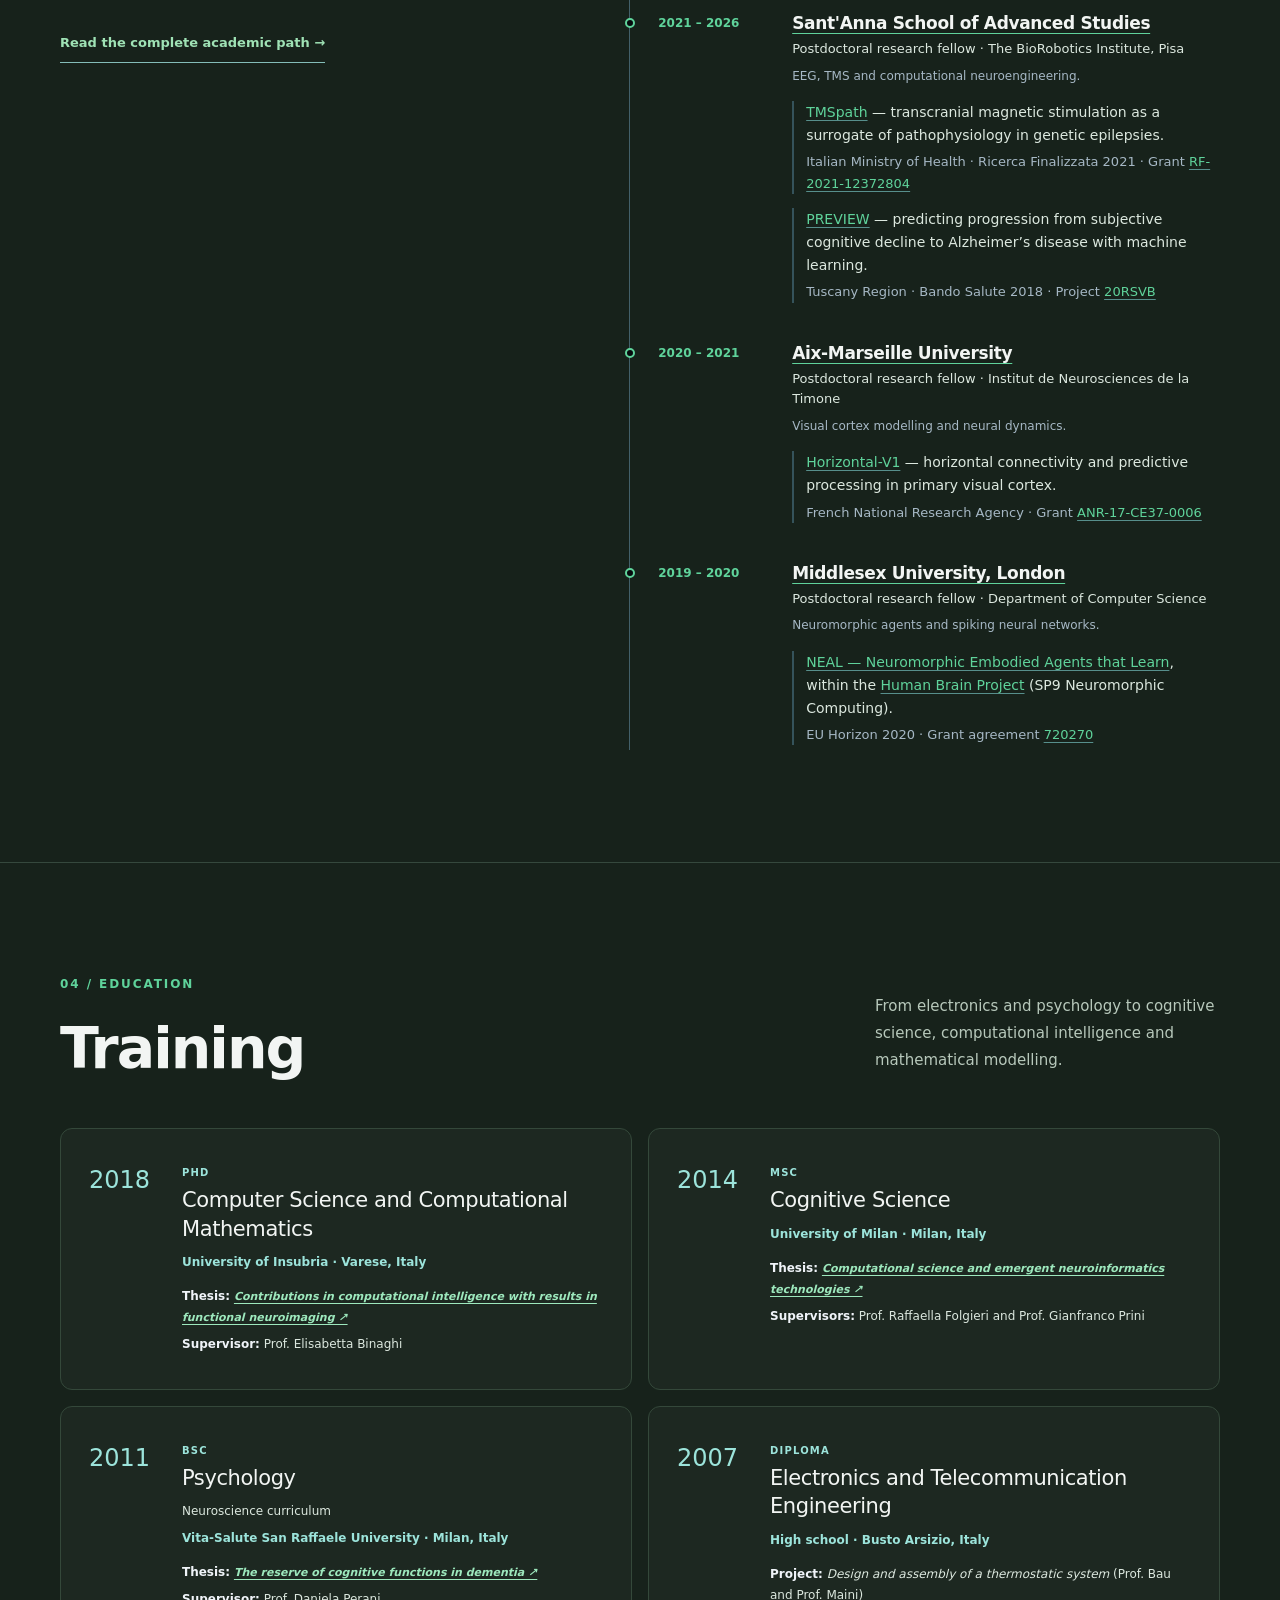
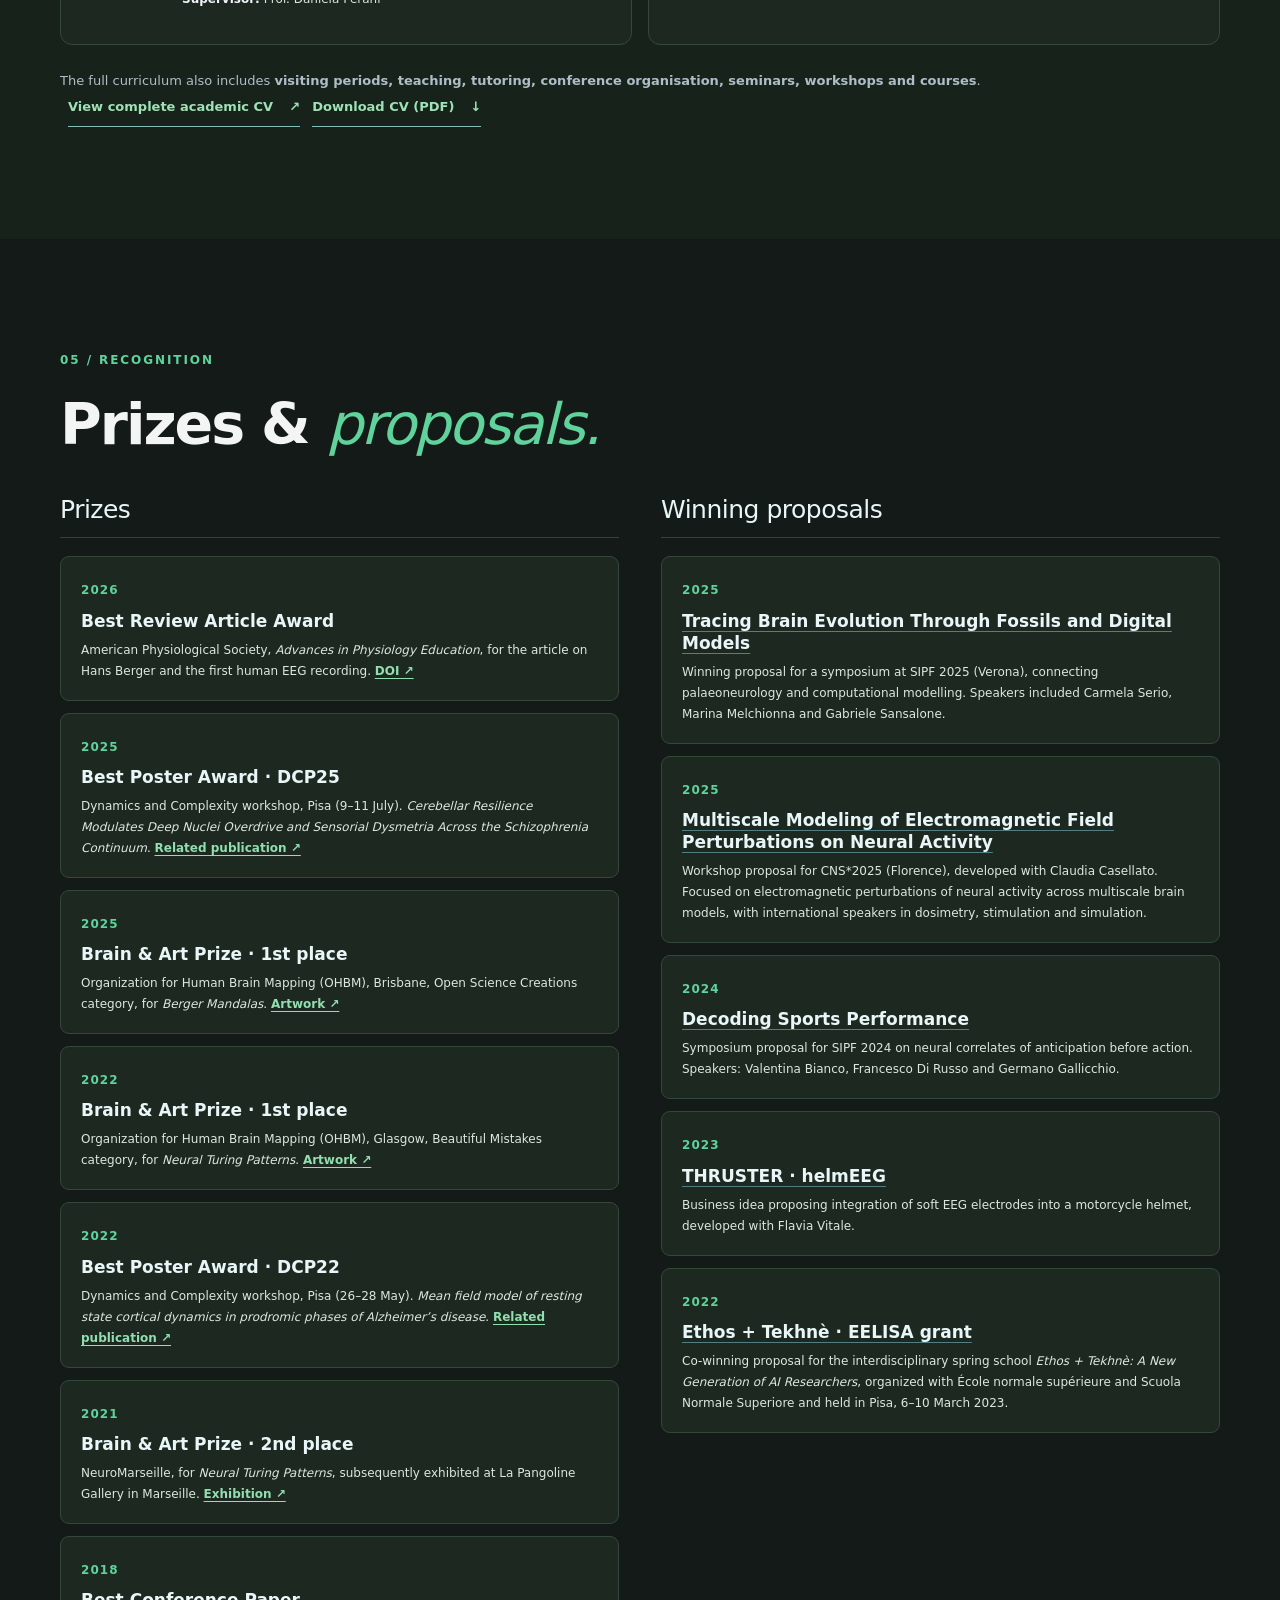
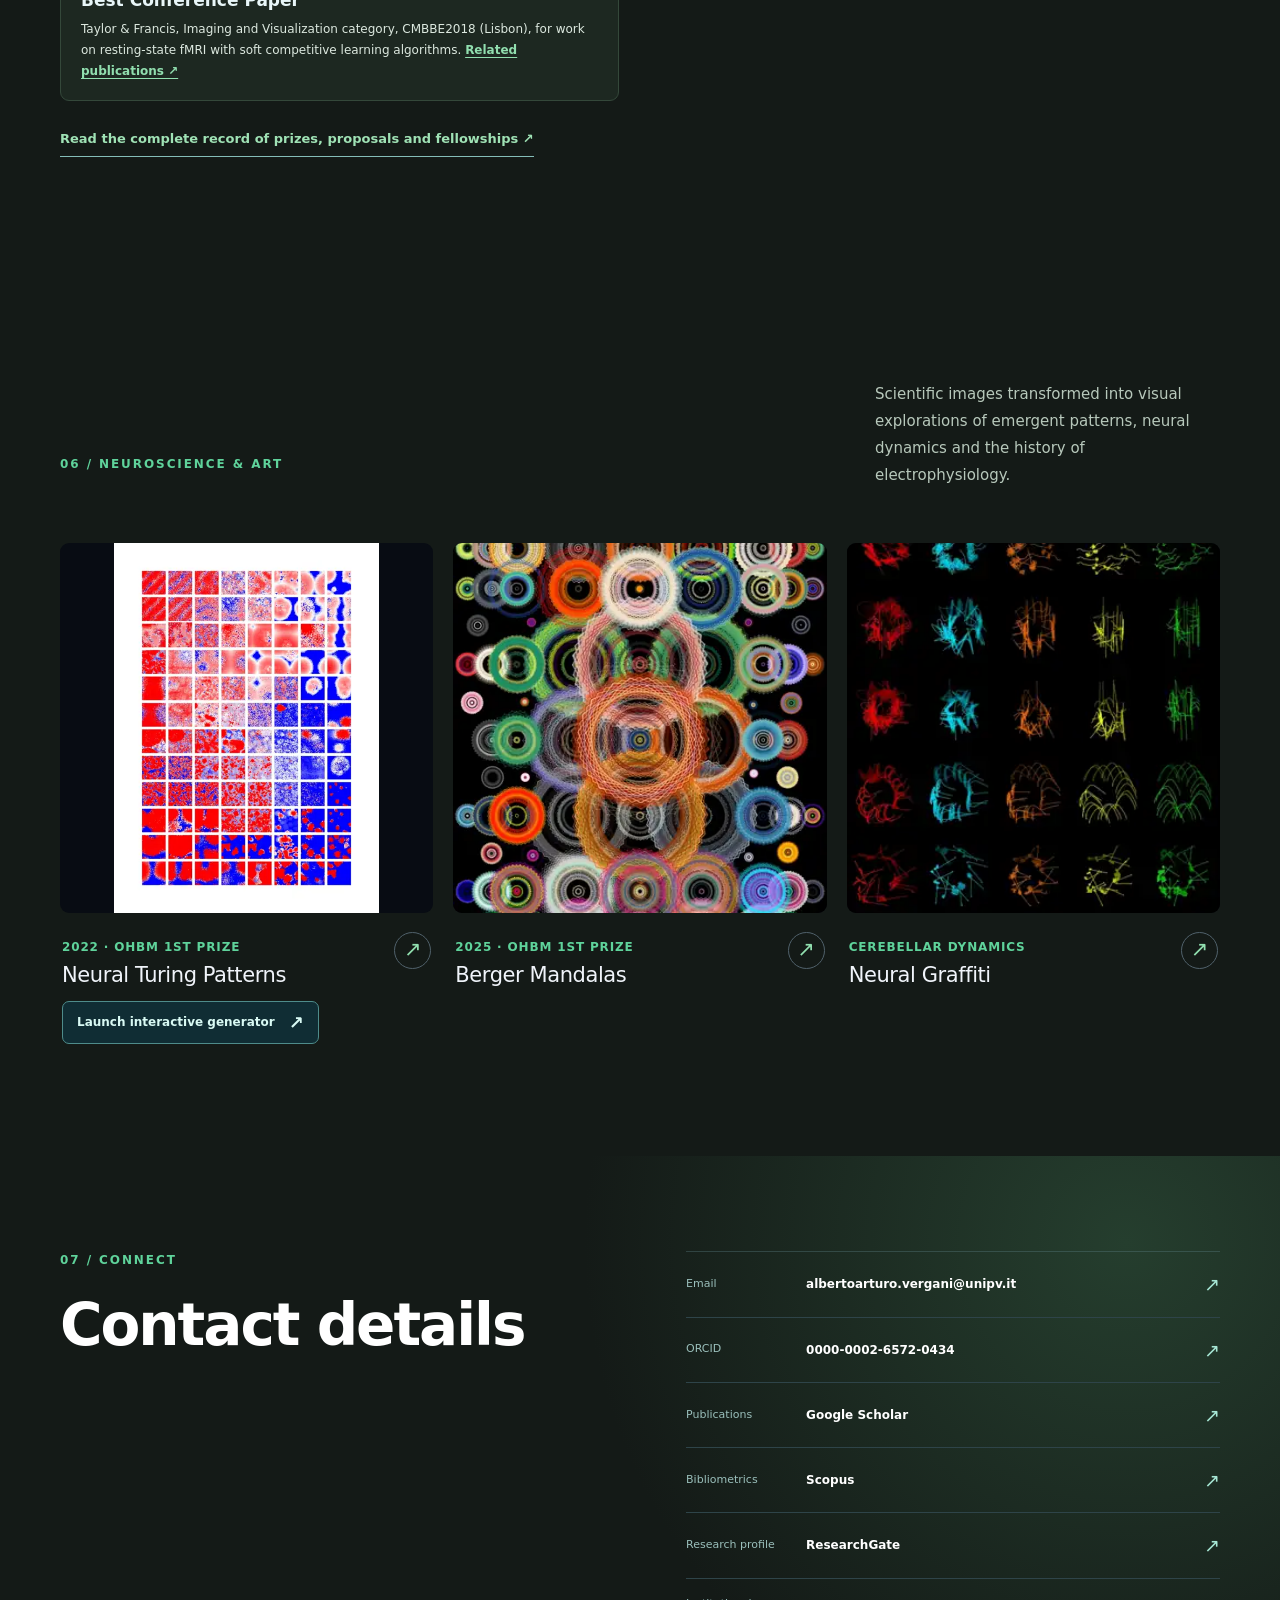
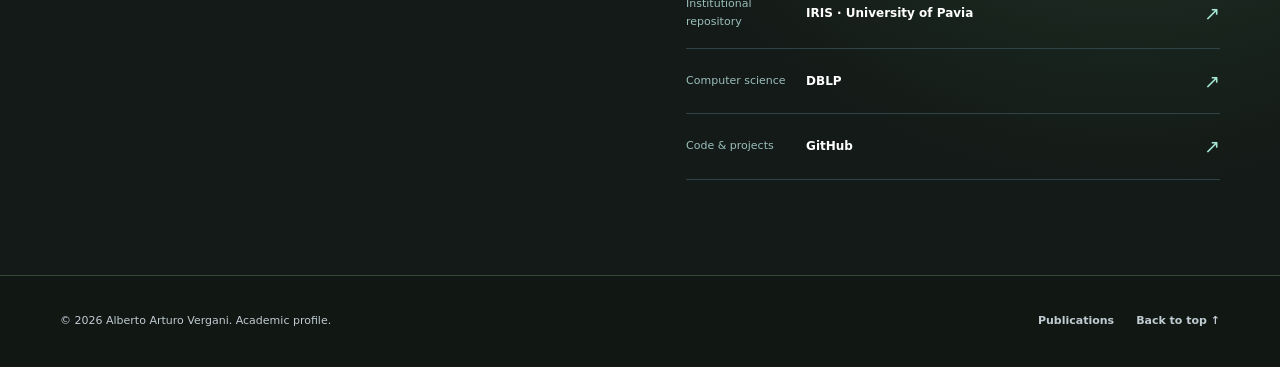
==== commit f243fcb0: "Lowercase decoding in research topic title" ====
--- a/index.html
+++ b/index.html
@@ -50,7 +50,7 @@
 <div class="affiliation-row"><div class="affiliation-role">Member · International Research Network</div><div class="affiliation-content"><p class="affiliation-name"><a href="https://healthdata.org/gbd" target="_blank" rel="noopener noreferrer">Global Burden of Disease (GBD) Collaborator Network</a></p><p class="affiliation-meta">Institute for Health Metrics and Evaluation (IHME) · University of Washington</p></div></div>
 <div class="affiliation-row"><div class="affiliation-role" id="hero-research-label">Research lines</div><nav class="affiliation-research-links" aria-labelledby="hero-research-label">
 <a class="research-line-link" href="publications.html?topics=computer-science,machine-learning" aria-label="Publications in computational intelligence">Computational intelligence</a>
-<a class="research-line-link" href="publications.html?topics=eeg,neuroimaging,neuroengineering,brain-modelling,spiking-networks" aria-label="Publications in multi-scale neural signal modeling and analysis">Multi-scale neural signal modeling and Decoding</a>
+<a class="research-line-link" href="publications.html?topics=eeg,neuroimaging,neuroengineering,brain-modelling,spiking-networks" aria-label="Publications in multi-scale neural signal modeling and analysis">Multi-scale neural signal modeling and decoding</a>
 <a class="research-line-link" href="publications.html?keyword=brain-resilience" aria-label="Publications about brain pathology and resilience mechanisms">Brain pathology and resilience mechanisms</a>
 </nav></div>
 </div>
